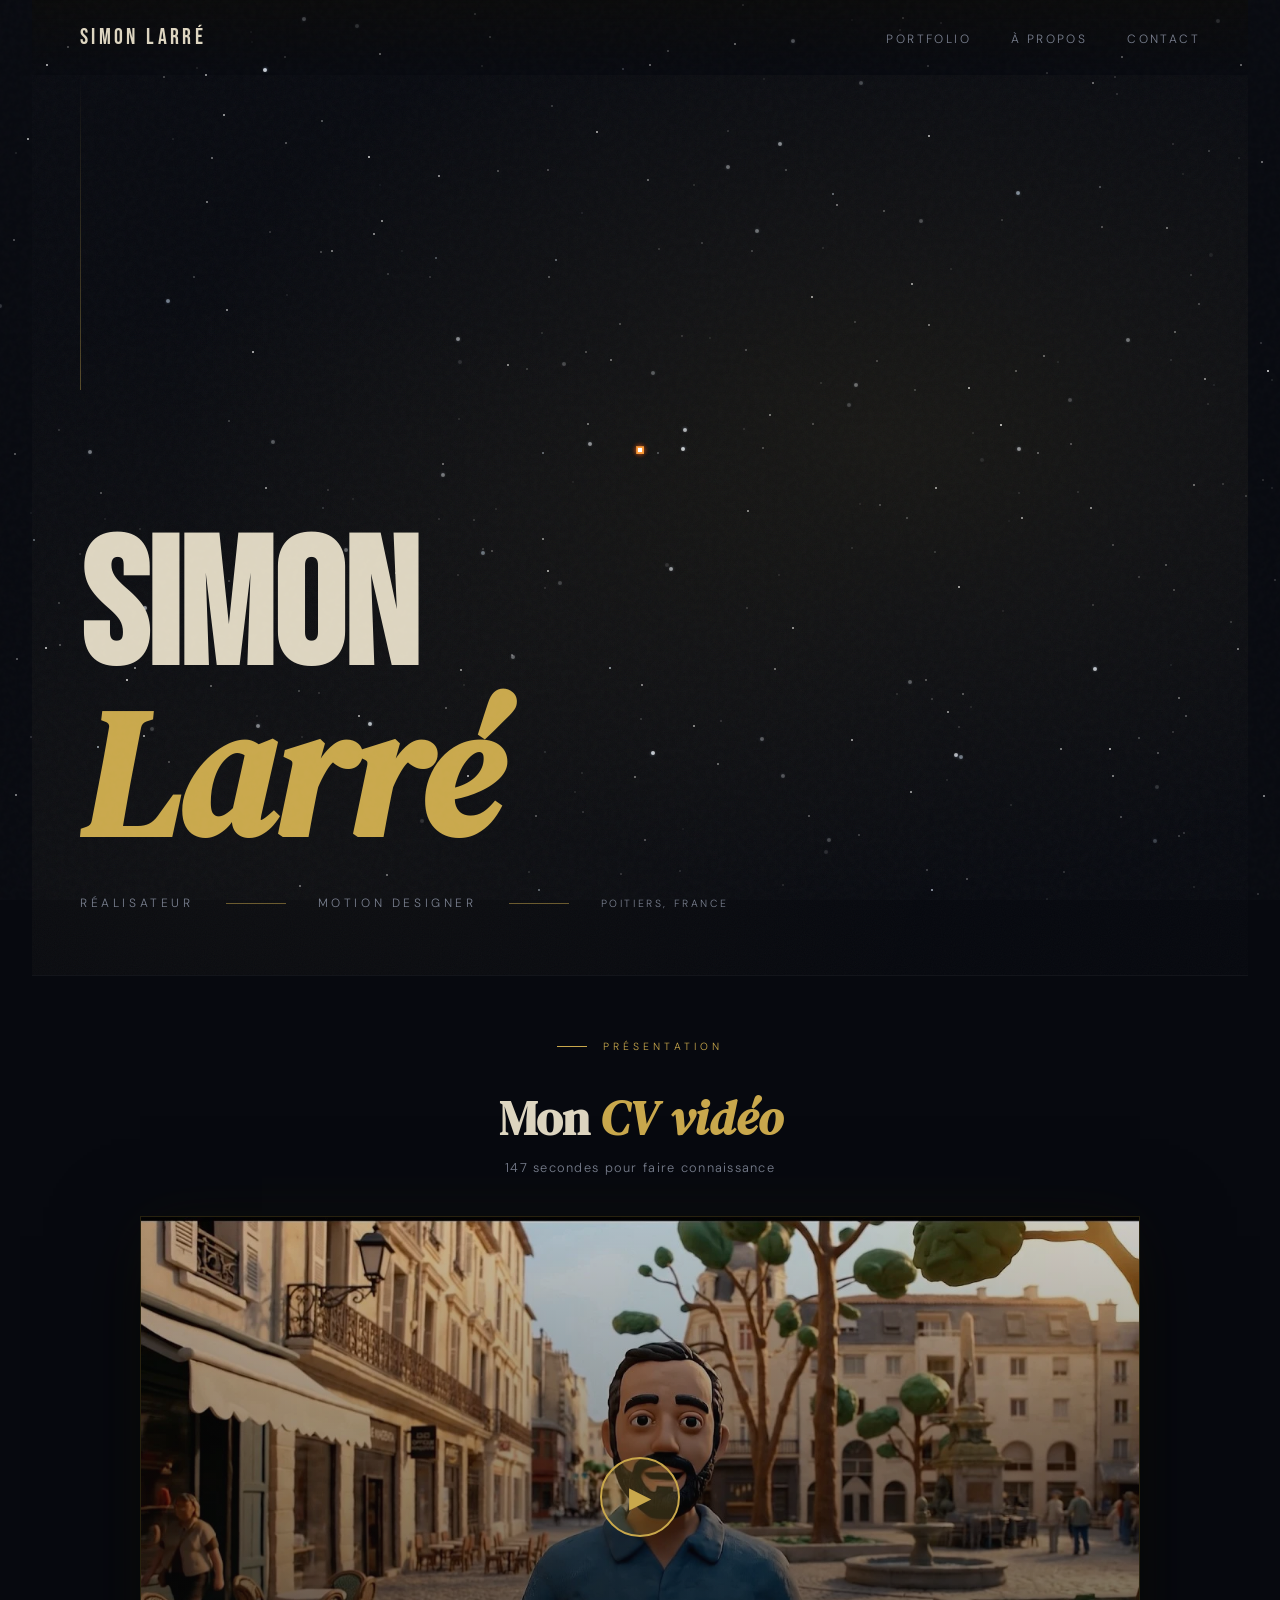
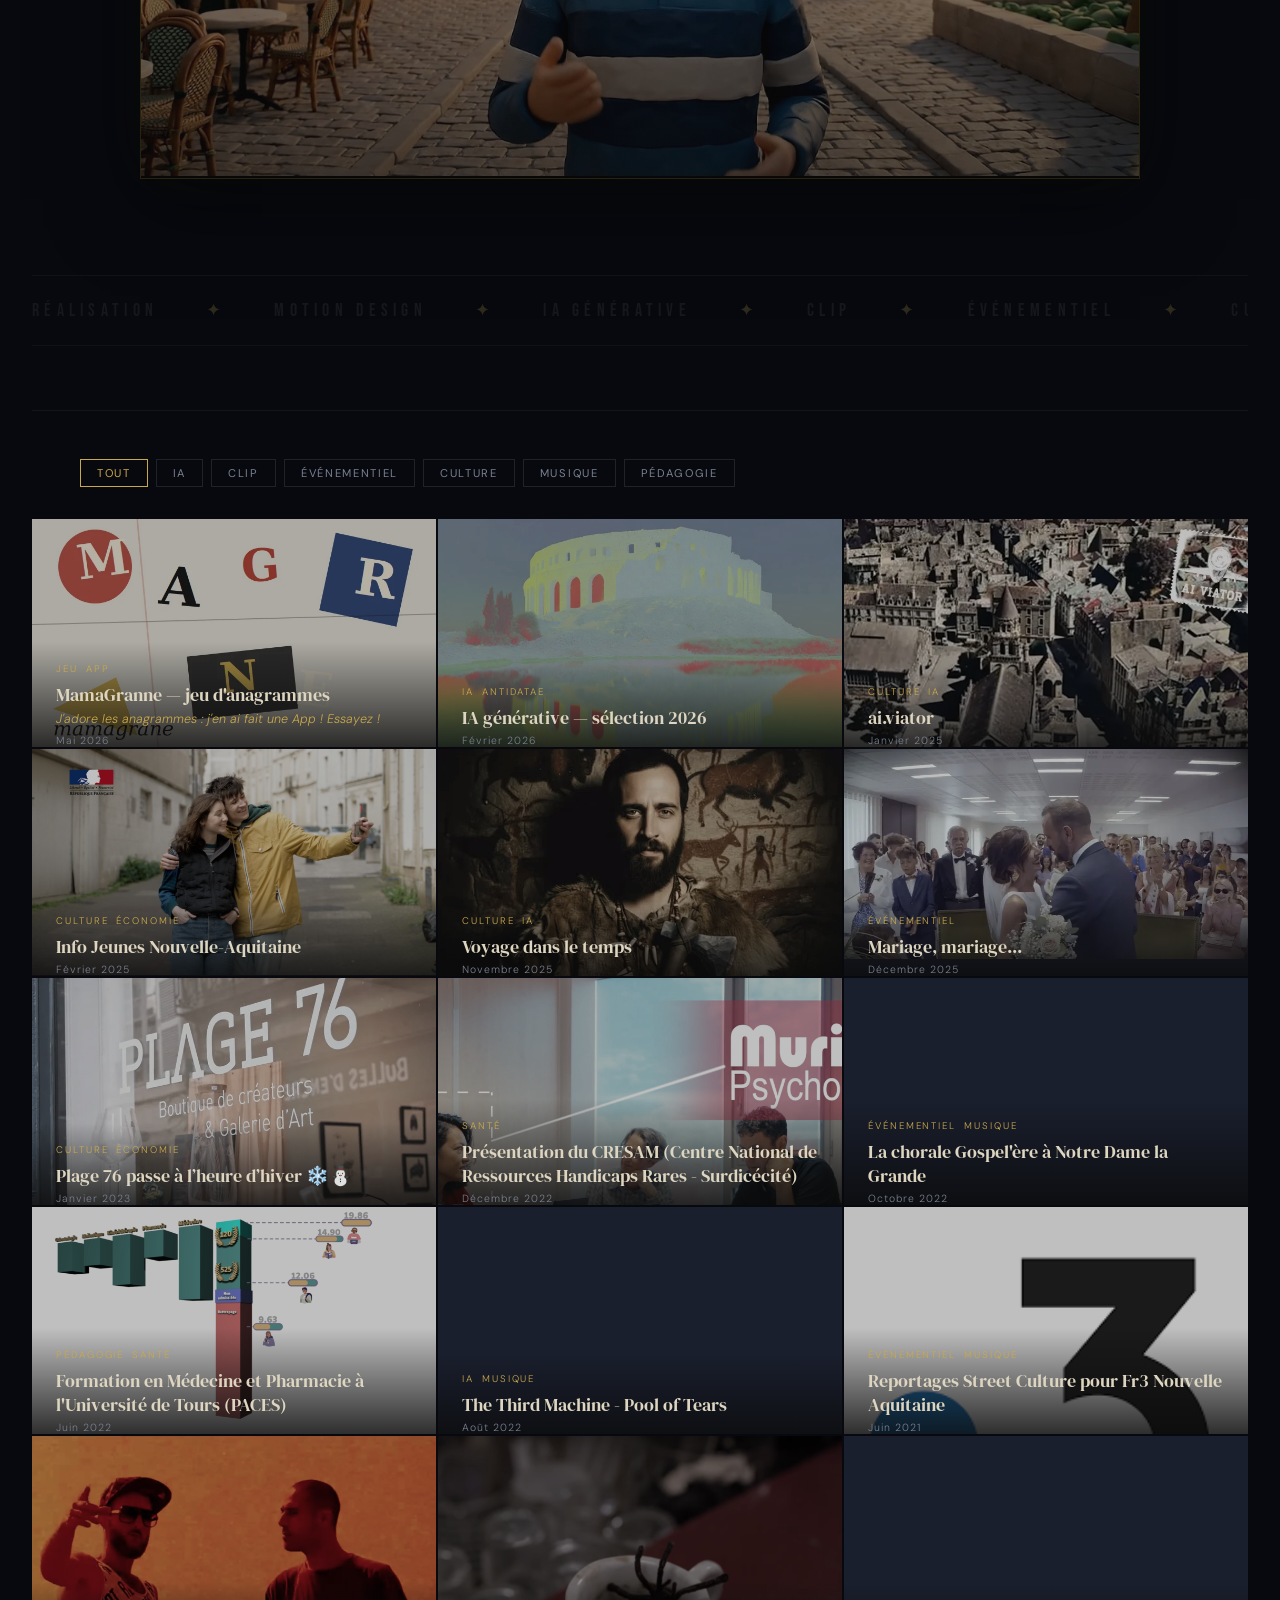
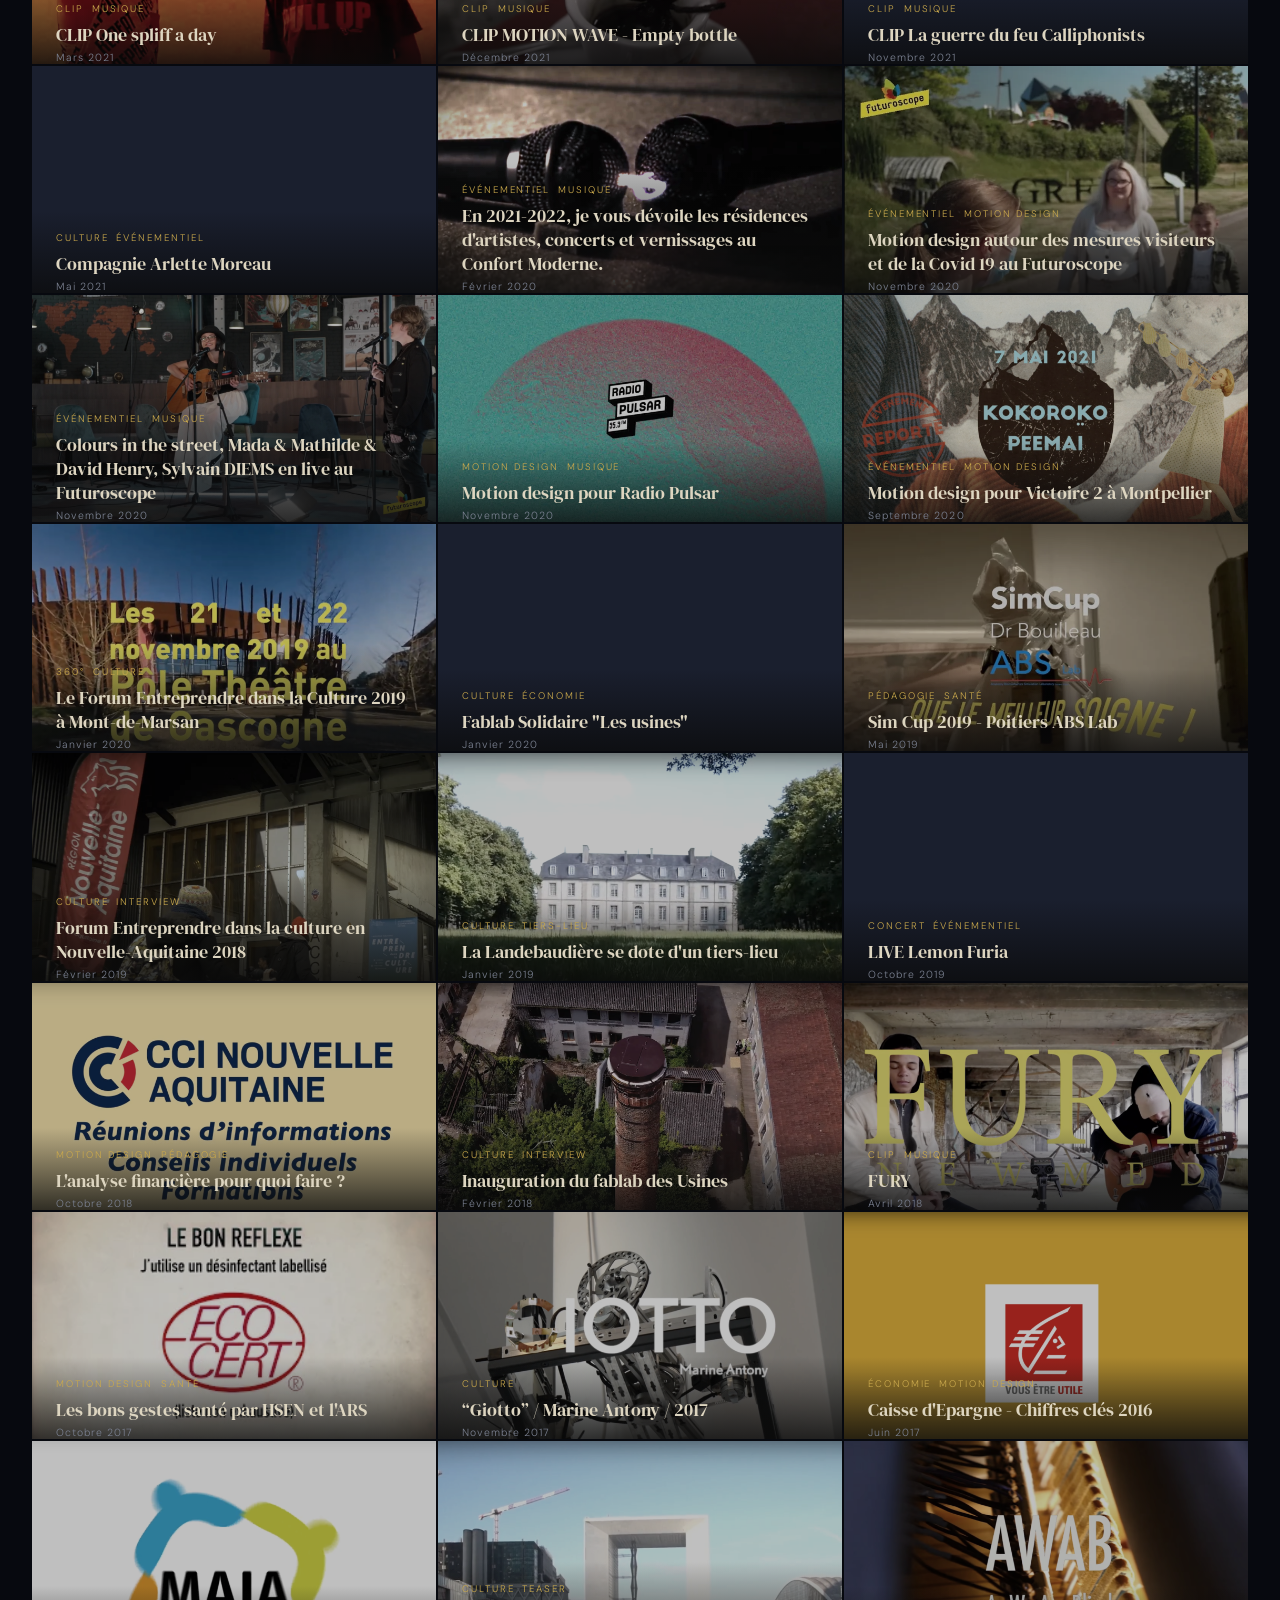
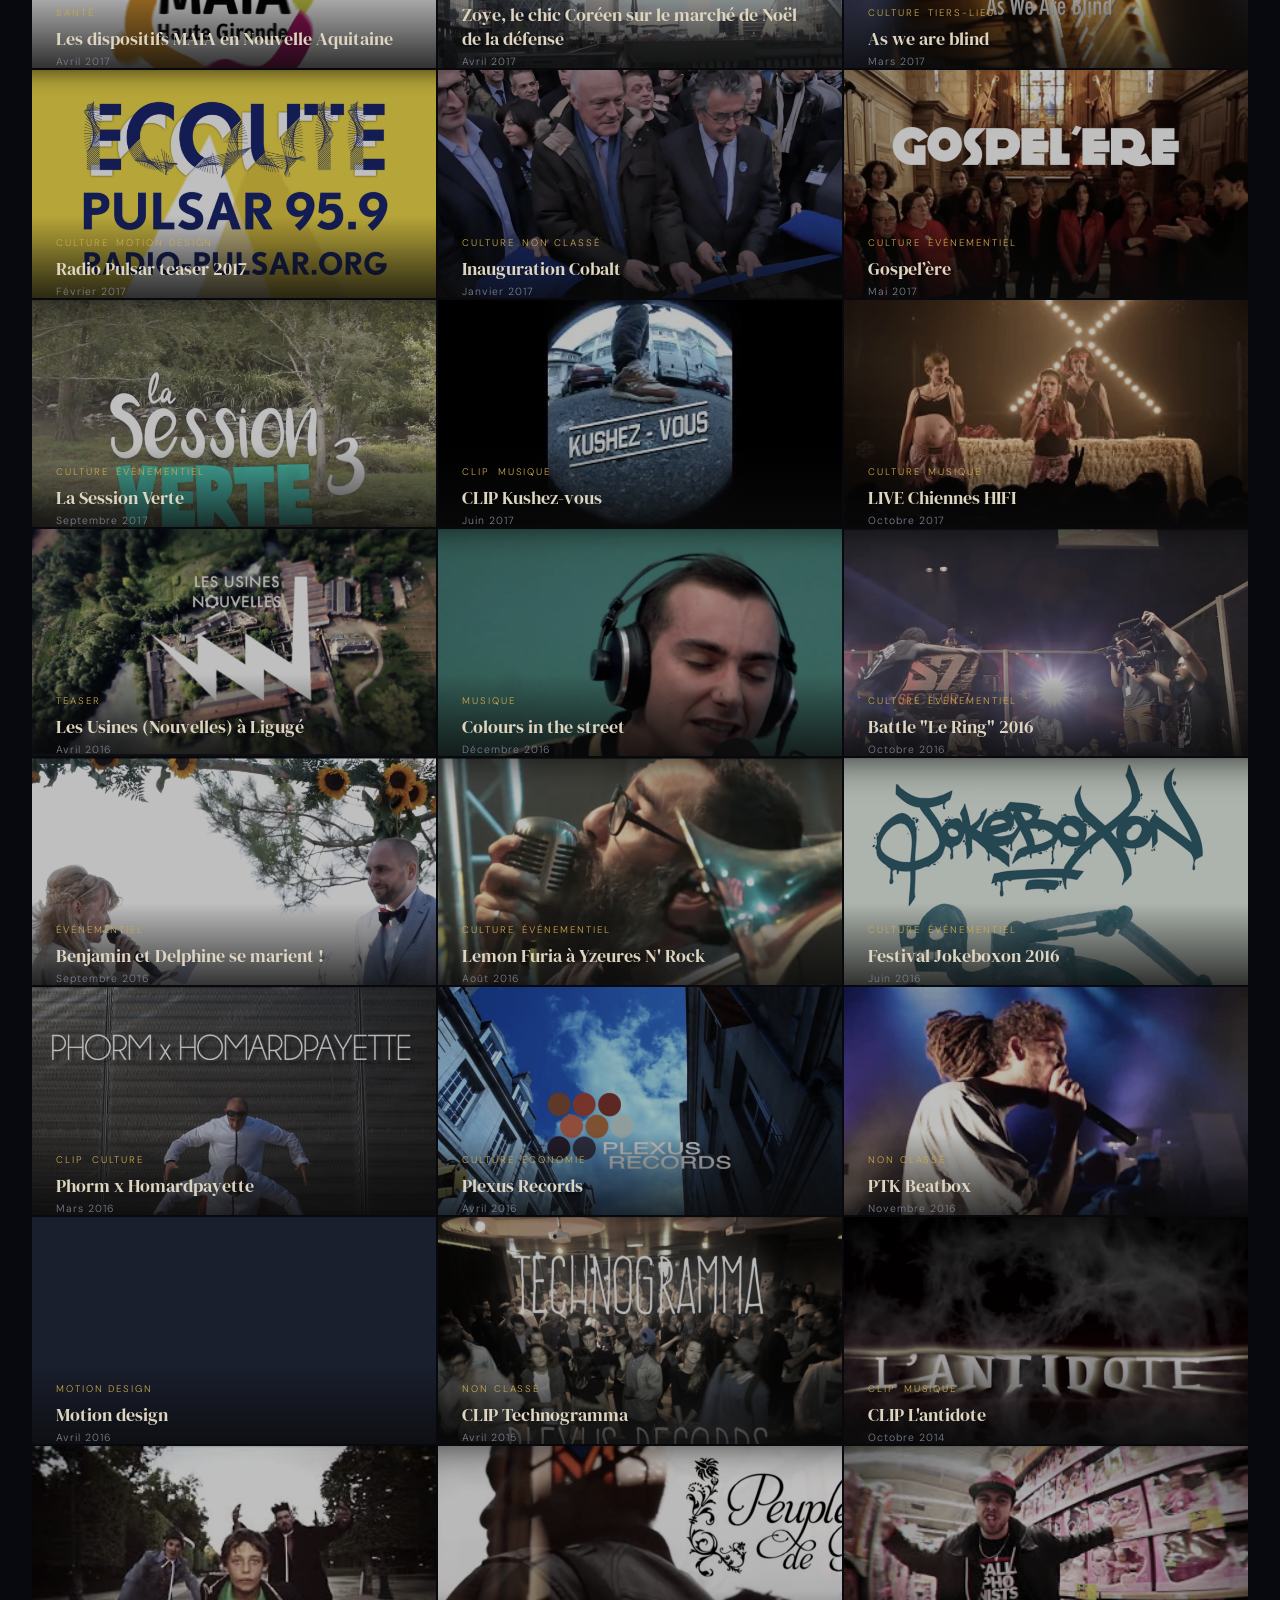
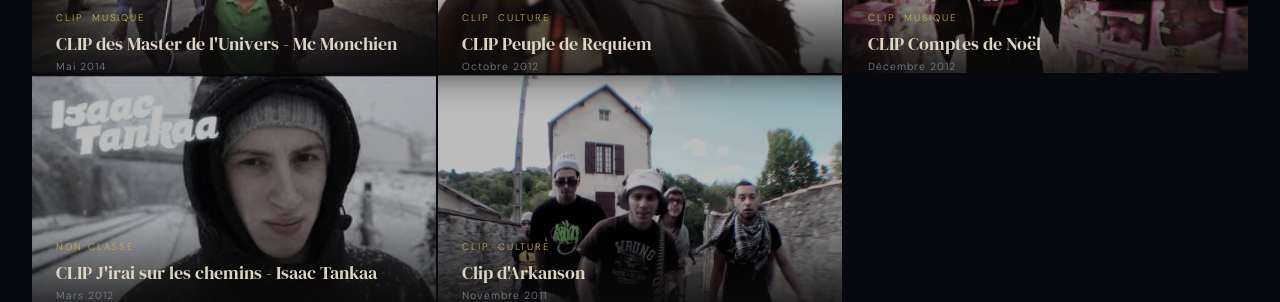
==== index.html @ f918f62d "Etend le preview au survol a 6 cartes supplementaires (correspondances confirmees dans F:CV video) :" ====
<!DOCTYPE html>
<html lang="fr">
<head>
<meta charset="UTF-8">
<meta name="viewport" content="width=device-width, initial-scale=1.0">
<title>Simon Larré — Réalisateur · Motion Designer</title>
<link rel="preconnect" href="https://fonts.googleapis.com">
<link href="https://fonts.googleapis.com/css2?family=Bebas+Neue&family=DM+Serif+Display:ital@0;1&family=DM+Sans:wght@300;400;500&display=swap" rel="stylesheet">
<style>
  *, *::before, *::after { box-sizing: border-box; margin: 0; padding: 0; }

  :root {
    --black: #07090f;
    --white: #ddd5c0;
    --cream: #ddd5c0;
    --gold: #c9a84c;
    --gold-light: #e8c97a;
    --gray: #1a1f2e;
    --gray-light: #7a8090;
    --red: #c0392b;
  }

  html { scroll-behavior: smooth; background: #07090f; }

  html {
    overflow-x: hidden;
    max-width: 100%;
  }
  body {
    background: var(--black);
    color: var(--white);
    font-family: 'DM Sans', sans-serif;
    font-weight: 300;
    overflow-x: hidden;
    max-width: 100%;
    cursor: none;
  }

  /* ─── CANVAS STARFIELD + COMÈTE ─── */
  #starfield, #comet-canvas {
    position: fixed; inset: 0;
    pointer-events: none;
  }
  #starfield  { z-index: 1; }
  #comet-canvas { z-index: 99999; }

  /* Grain overlay argentique */
  body::after {
    content: '';
    position: fixed; inset: 0;
    background-image: url("data:image/svg+xml,%3Csvg viewBox='0 0 200 200' xmlns='http://www.w3.org/2000/svg'%3E%3Cfilter id='n'%3E%3CfeTurbulence type='fractalNoise' baseFrequency='0.75' numOctaves='4' stitchTiles='stitch'/%3E%3C/filter%3E%3Crect width='100%25' height='100%25' filter='url(%23n)' opacity='0.06'/%3E%3C/svg%3E");
    pointer-events: none;
    z-index: 9998;
    opacity: 0.4;
    mix-blend-mode: screen;
  }

  /* Tout contenu au-dessus des canvas */
  body > *:not(#starfield):not(#comet-canvas):not(.side-perfs):not(.cursor):not(.video-expand):not(.video-expand-backdrop):not(.video-expand-close) {
    position: relative; z-index: 10;
    margin-left: 32px; margin-right: 32px;
    width: calc(100% - 64px);
    box-sizing: border-box;
  }
  /* nav et modal restent pleine largeur (position fixed) */
  body > nav, body > .modal {
    margin-left: 0; margin-right: 0;
    width: 100%;
  }

  /* CURSOR — masqué, remplacé par comète */
  .cursor { display: none; }

  /* NAV */
  nav {
    position: fixed; top: 0; left: 0; right: 0;
    z-index: 100;
    display: flex; align-items: center; justify-content: space-between;
    padding: 1.5rem 3rem;
    mix-blend-mode: normal;
  }
  nav::before {
    content: '';
    position: absolute; inset: 0;
    background: linear-gradient(to bottom, rgba(10,10,10,0.9) 0%, transparent 100%);
    pointer-events: none;
  }
  .nav-logo {
    font-family: 'Bebas Neue', sans-serif;
    font-size: 1.4rem;
    letter-spacing: 0.15em;
    color: var(--white);
    text-decoration: none;
    position: relative;
  }
  .nav-links { display: flex; gap: 2.5rem; list-style: none; position: relative; }
  .nav-links a {
    font-size: 0.75rem;
    letter-spacing: 0.2em;
    text-transform: uppercase;
    color: var(--gray-light);
    text-decoration: none;
    transition: color 0.25s;
  }
  .nav-links a:hover { color: var(--gold); }

  /* HERO */
  .hero {
    height: 100vh;
    display: flex; flex-direction: column;
    justify-content: flex-end;
    padding: 0 3rem 4rem;
    position: relative;
    overflow: hidden;
  }
  .hero-bg {
    position: absolute; inset: 0;
    background:
      radial-gradient(ellipse at 70% 40%, rgba(201,168,76,0.08) 0%, transparent 60%),
      radial-gradient(ellipse at 20% 80%, rgba(201,168,76,0.04) 0%, transparent 50%);
  }
  .hero-noise {
    position: absolute; inset: 0;
    opacity: 0.03;
    background-image: url("data:image/svg+xml,%3Csvg viewBox='0 0 256 256' xmlns='http://www.w3.org/2000/svg'%3E%3Cfilter id='noise'%3E%3CfeTurbulence type='fractalNoise' baseFrequency='0.9' numOctaves='4' stitchTiles='stitch'/%3E%3C/filter%3E%3Crect width='100%25' height='100%25' filter='url(%23noise)' opacity='1'/%3E%3C/svg%3E");
    background-repeat: repeat;
    background-size: 256px 256px;
  }
  .hero-line {
    position: absolute; top: 0; left: 3rem;
    width: 1px; height: 35vh;
    background: linear-gradient(to bottom, transparent, var(--gold));
    opacity: 0.4;
  }
  .hero-title {
    font-family: 'Bebas Neue', sans-serif;
    font-size: clamp(5rem, 14vw, 13rem);
    line-height: 0.9;
    letter-spacing: -0.01em;
    color: var(--white);
    position: relative;
    animation: fadeUp 1s ease both;
  }
  .hero-title em {
    font-family: 'DM Serif Display', serif;
    font-style: italic;
    color: var(--gold);
  }
  .hero-sub {
    display: flex; align-items: center; gap: 2rem;
    margin-top: 2rem;
    animation: fadeUp 1s 0.2s ease both;
  }
  .hero-role {
    font-size: 0.75rem;
    letter-spacing: 0.3em;
    text-transform: uppercase;
    color: var(--gray-light);
  }
  .hero-sep { width: 60px; height: 1px; background: var(--gold); opacity: 0.5; }
  .hero-scroll {
    font-size: 0.65rem;
    letter-spacing: 0.25em;
    text-transform: uppercase;
    color: var(--gray-light);
  }

  @keyframes fadeUp {
    from { opacity: 0; transform: translateY(30px); }
    to { opacity: 1; transform: translateY(0); }
  }

  /* FILTER */
  .filter-bar {
    display: flex; gap: 0.5rem; flex-wrap: wrap;
    padding: 3rem 3rem 2rem;
    border-top: 1px solid rgba(255,255,255,0.05);
  }
  .filter-btn {
    padding: 0.4rem 1rem;
    font-size: 0.7rem;
    letter-spacing: 0.15em;
    text-transform: uppercase;
    border: 1px solid rgba(255,255,255,0.1);
    background: transparent;
    color: var(--gray-light);
    cursor: none;
    transition: all 0.2s;
    font-family: 'DM Sans', sans-serif;
  }
  .filter-btn:hover, .filter-btn.active {
    border-color: var(--gold);
    color: var(--gold);
  }

  /* GRID */
  .grid {
    display: grid;
    grid-template-columns: repeat(auto-fill, minmax(340px, 1fr));
    gap: 2px;
    padding: 0;
  }
  .card {
    position: relative;
    aspect-ratio: 16/9;
    overflow: hidden;
    background: var(--gray);
    cursor: none;
  }
  .card.featured {
    grid-column: span 1;
    aspect-ratio: 16/9;
  }
  .card-img {
    width: 100%; height: 100%;
    object-fit: cover;
    transition: transform 0.7s cubic-bezier(0.25, 0.46, 0.45, 0.94), filter 0.5s ease;
    filter: grayscale(30%) brightness(0.75);
  }
  .card:hover .card-img {
    transform: scale(1.06);
    filter: grayscale(0%) brightness(0.85);
  }
  .card-preview-video {
    position: absolute; inset: 0;
    width: 100%; height: 100%;
    object-fit: cover;
    z-index: 2;
    pointer-events: none;
  }
  /* tuiles-lettres animees pour MamaGranne (pas de video, juste les lettres) */
  .letters-preview {
    position: absolute; inset: 0;
    z-index: 2;
    display: flex; align-items: center; justify-content: center;
    gap: 4px;
    pointer-events: none;
    background: rgba(20,16,12,0.55);
  }
  .letters-preview .lt {
    display: inline-flex; align-items: center; justify-content: center;
    width: 34px; height: 38px;
    background: #f0e6cf;
    border: 1px solid rgba(0,0,0,0.25);
    border-radius: 3px;
    font-family: 'DM Serif Display', serif;
    font-weight: 700;
    font-size: 20px;
    color: #1a1a1a;
    box-shadow: 0 2px 4px rgba(0,0,0,0.35);
    transition: transform 0.45s cubic-bezier(0.34, 1.56, 0.64, 1), opacity 0.3s ease;
  }
  /* Icône play pour les cards avec vidéo */
  .play-icon {
    position: absolute;
    top: 50%; left: 50%;
    transform: translate(-50%, -50%) scale(0.8);
    width: 52px; height: 52px;
    border-radius: 50%;
    background: rgba(201,168,76,0.15);
    border: 2px solid rgba(201,168,76,0.6);
    display: flex; align-items: center; justify-content: center;
    font-size: 1.2rem; color: var(--gold);
    opacity: 0;
    transition: opacity 0.3s, transform 0.3s;
    pointer-events: none;
    z-index: 5;
  }
  .card:hover .play-icon { opacity: 1; transform: translate(-50%, -50%) scale(1); }
  .card-overlay {
    position: absolute; inset: 0;
    background: linear-gradient(to top, rgba(10,10,10,0.9) 0%, transparent 60%);
    display: flex; flex-direction: column;
    justify-content: flex-end;
    padding: 1.5rem;
    opacity: 0;
    transition: opacity 0.4s ease;
  }
  .card:hover .card-overlay { opacity: 1; }
  .card-bottom {
    position: absolute; bottom: 0; left: 0; right: 0;
    padding: 1.25rem 1.5rem;
    background: linear-gradient(to top, rgba(10,10,10,0.95) 0%, transparent 100%);
    transform: translateY(20px);
    transition: transform 0.4s ease;
  }
  .card:hover .card-bottom { transform: translateY(0); }
  .card-cats {
    display: flex; gap: 0.5rem; flex-wrap: wrap;
    margin-bottom: 0.5rem;
  }
  .cat-tag {
    font-size: 0.6rem;
    letter-spacing: 0.2em;
    text-transform: uppercase;
    color: var(--gold);
  }
  .card-title {
    font-family: 'DM Serif Display', serif;
    font-size: 1.15rem;
    color: var(--white);
    line-height: 1.3;
    margin-bottom: 0.25rem;
  }
  .card-date {
    font-size: 0.65rem;
    color: var(--gray-light);
    letter-spacing: 0.1em;
  }
  .card-tagline {
    font-size: 0.78rem;
    font-style: italic;
    color: var(--gold);
    margin-bottom: 0.4rem;
    line-height: 1.3;
  }
  .card-thumb-placeholder {
    width: 100%; height: 100%;
    display: flex; align-items: center; justify-content: center;
    font-size: 3rem;
    background: linear-gradient(135deg, #1a1a1a, #2a2a2a);
  }

  /* ABOUT */
  .about {
    display: grid;
    grid-template-columns: 1fr 1fr;
    gap: 0;
    margin-top: 6rem;
    border-top: 1px solid rgba(255,255,255,0.05);
  }
  .about-text {
    padding: 5rem 3rem;
    border-right: 1px solid rgba(255,255,255,0.05);
  }
  .section-label {
    font-size: 0.65rem;
    letter-spacing: 0.4em;
    text-transform: uppercase;
    color: var(--gold);
    margin-bottom: 2rem;
    display: flex; align-items: center; gap: 1rem;
  }
  .section-label::before {
    content: '';
    width: 30px; height: 1px;
    background: var(--gold);
    display: inline-block;
  }
  .about-heading {
    font-family: 'DM Serif Display', serif;
    font-size: clamp(2rem, 4vw, 3.5rem);
    line-height: 1.15;
    margin-bottom: 2rem;
    color: var(--white);
  }
  .about-heading em { font-style: italic; color: var(--gold); }
  .about-body {
    font-size: 0.95rem;
    line-height: 1.9;
    color: var(--gray-light);
    max-width: 460px;
  }
  .about-stats {
    padding: 5rem 3rem;
    display: flex; flex-direction: column;
    justify-content: center; gap: 2.5rem;
  }
  .stat {
    display: flex; align-items: baseline; gap: 1rem;
    border-bottom: 1px solid rgba(255,255,255,0.05);
    padding-bottom: 2rem;
  }
  .stat:last-child { border-bottom: none; padding-bottom: 0; }
  .stat-num {
    font-family: 'Bebas Neue', sans-serif;
    font-size: 4rem;
    color: var(--gold);
    line-height: 1;
  }
  .stat-label {
    font-size: 0.75rem;
    letter-spacing: 0.15em;
    text-transform: uppercase;
    color: var(--gray-light);
    line-height: 1.5;
  }

  /* CONTACT */
  .contact {
    padding: 6rem 3rem;
    border-top: 1px solid rgba(255,255,255,0.05);
    display: grid;
    grid-template-columns: 1fr 1fr;
    gap: 4rem;
    align-items: center;
  }
  .contact-heading {
    font-family: 'Bebas Neue', sans-serif;
    font-size: clamp(3rem, 7vw, 6rem);
    line-height: 0.9;
    color: var(--white);
  }
  .contact-heading span { color: var(--gold); }
  .contact-form { display: flex; flex-direction: column; gap: 1rem; }
  .form-group input, .form-group textarea {
    width: 100%;
    background: rgba(255,255,255,0.03);
    border: 1px solid rgba(255,255,255,0.08);
    color: var(--white);
    padding: 1rem 1.25rem;
    font-family: 'DM Sans', sans-serif;
    font-size: 0.9rem;
    font-weight: 300;
    outline: none;
    transition: border-color 0.25s;
    cursor: none;
  }
  .form-group input:focus, .form-group textarea:focus {
    border-color: var(--gold);
  }
  .form-group textarea { height: 120px; resize: vertical; }
  .form-group input::placeholder, .form-group textarea::placeholder {
    color: rgba(255,255,255,0.2);
    letter-spacing: 0.1em;
    font-size: 0.8rem;
  }
  .btn-send {
    align-self: flex-start;
    background: var(--gold);
    color: var(--black);
    border: none;
    padding: 0.9rem 2.5rem;
    font-family: 'DM Sans', sans-serif;
    font-size: 0.75rem;
    letter-spacing: 0.25em;
    text-transform: uppercase;
    font-weight: 500;
    cursor: none;
    transition: background 0.25s, transform 0.15s;
  }
  .btn-send:hover { background: var(--gold-light); transform: translateX(4px); }

  /* FOOTER */
  footer {
    padding: 2rem 3rem;
    border-top: 1px solid rgba(255,255,255,0.05);
    display: flex; justify-content: space-between; align-items: center;
    flex-wrap: wrap; gap: 1rem;
  }
  footer p { font-size: 0.7rem; letter-spacing: 0.1em; color: rgba(255,255,255,0.2); }
  .social-links { display: flex; gap: 1.5rem; }
  .social-links a {
    font-size: 0.65rem;
    letter-spacing: 0.2em;
    text-transform: uppercase;
    color: rgba(255,255,255,0.25);
    text-decoration: none;
    transition: color 0.2s;
  }
  .social-links a:hover { color: var(--gold); }

  /* MODAL */
  .modal {
    display: none;
    position: fixed; inset: 0;
    z-index: 200;
    background: rgba(0,0,0,0.92);
    align-items: center;
    justify-content: center;
    padding: 2rem;
  }
  .modal.open { display: flex; }

  /* ─── EXPAND FLIP (carte vidéo qui s'agrandit depuis sa position) ─── */
  .video-expand-backdrop {
    position: fixed; inset: 0;
    background: rgba(8,8,8,0);
    z-index: 150;
    opacity: 0;
    pointer-events: none;
    transition: background 0.45s ease, opacity 0.45s ease;
    backdrop-filter: blur(0px);
  }
  .video-expand-backdrop.active {
    background: rgba(8,8,8,0.94);
    backdrop-filter: blur(6px);
    opacity: 1;
    pointer-events: auto;
  }
  .video-expand {
    position: fixed;
    z-index: 160;
    background: #000;
    overflow: hidden;
    box-shadow: 0 30px 120px rgba(0,0,0,0.8), 0 0 0 1px rgba(201,168,76,0.15);
    transition: top 0.5s cubic-bezier(0.16,1,0.3,1),
                left 0.5s cubic-bezier(0.16,1,0.3,1),
                width 0.5s cubic-bezier(0.16,1,0.3,1),
                height 0.5s cubic-bezier(0.16,1,0.3,1),
                border-radius 0.5s ease;
    display: flex; flex-direction: column;
  }
  .video-expand iframe, .video-expand video {
    width: 100%; height: 100%; border: 0; display: block; background: #000;
    flex: 1;
  }
  /* Galerie IA : colonne verticale scrollable de vidéos en boucle */
  .video-expand.is-gallery { background: #0c0c0c; }
  .ia-gallery {
    width: 100%; height: 100%;
    overflow-y: auto; overflow-x: hidden;
    display: flex; flex-direction: column; gap: 2px;
    scrollbar-width: thin; scrollbar-color: var(--gold) #1a1a1a;
  }
  .ia-gallery::-webkit-scrollbar { width: 8px; }
  .ia-gallery::-webkit-scrollbar-track { background: #1a1a1a; }
  .ia-gallery::-webkit-scrollbar-thumb { background: rgba(201,168,76,0.5); border-radius: 4px; }
  .ia-gallery video {
    width: 100%; height: auto; flex: none; display: block; background: #000;
  }
  .video-expand .ve-meta {
    position: absolute; left: 0; right: 0; bottom: 0;
    padding: 1.5rem 1.75rem 1.25rem;
    background: linear-gradient(to top, rgba(0,0,0,0.92), transparent);
    opacity: 0;
    transition: opacity 0.4s ease 0.3s;
    pointer-events: none;
  }
  .video-expand.full .ve-meta { opacity: 1; }
  .ve-dots {
    position: absolute; top: 16px; left: 0; right: 0;
    display: flex; justify-content: center; gap: 8px;
    z-index: 5; opacity: 0; transition: opacity 0.4s ease 0.3s;
  }
  .video-expand.full .ve-dots { opacity: 1; }
  .ve-dot {
    width: 9px; height: 9px; border-radius: 50%;
    background: rgba(255,255,255,0.35); cursor: pointer;
    border: 1px solid rgba(0,0,0,0.3);
    transition: background 0.2s ease, transform 0.2s ease;
  }
  .ve-dot:hover { transform: scale(1.2); }
  .ve-dot.active { background: var(--gold); }
  .ve-title {
    font-family: 'DM Serif Display', serif;
    font-size: 1.4rem; color: #fff; margin-bottom: 0.35rem;
  }
  .ve-date { font-size: 0.65rem; letter-spacing: 0.15em; color: var(--gold); text-transform: uppercase; }
  .video-expand-close {
    position: fixed;
    z-index: 170;
    top: 1.5rem; right: 1.75rem;
    font-size: 0.7rem; letter-spacing: 0.2em; text-transform: uppercase;
    color: #fff; background: rgba(0,0,0,0.5);
    border: 1px solid rgba(255,255,255,0.2);
    padding: 0.5rem 1rem;
    cursor: none;
    font-family: 'DM Sans', sans-serif;
    opacity: 0;
    transition: opacity 0.4s ease 0.3s, border-color 0.2s, background 0.2s;
    pointer-events: none;
  }
  .video-expand-close.show { opacity: 1; pointer-events: auto; }
  .video-expand-close:hover { border-color: var(--gold); color: var(--gold); background: rgba(0,0,0,0.8); }

  .modal-inner {
    max-width: 900px;
    width: 100%;
    position: relative;
  }
  .modal-close {
    position: absolute; top: -2.5rem; right: 0;
    font-size: 0.7rem;
    letter-spacing: 0.2em;
    text-transform: uppercase;
    color: var(--gray-light);
    cursor: none;
    background: none;
    border: none;
    color: var(--gray-light);
    font-family: 'DM Sans', sans-serif;
    transition: color 0.2s;
  }
  .modal-close:hover { color: var(--gold); }
  .modal-title {
    font-family: 'DM Serif Display', serif;
    font-size: 1.8rem;
    margin-bottom: 1rem;
    color: var(--white);
  }
  .modal-desc {
    font-size: 0.9rem;
    color: var(--gray-light);
    line-height: 1.8;
    margin-bottom: 1.5rem;
  }
  .modal-video {
    width: 100%;
    aspect-ratio: 16/9;
    background: #111;
    border: 1px solid rgba(255,255,255,0.05);
    display: flex;
    align-items: center;
    justify-content: center;
    color: var(--gray-light);
    font-size: 0.8rem;
    letter-spacing: 0.15em;
  }

  /* ─── CV VIDÉO (surplombe, en haut) ─── */
  .cv-video {
    padding: 4rem 3rem 2rem;
    border-top: 1px solid rgba(255,255,255,0.05);
    text-align: center;
  }
  .cv-video .section-label { justify-content: center; }
  .cv-video-heading {
    font-family: 'DM Serif Display', serif;
    font-size: clamp(1.8rem, 4vw, 3rem);
    color: var(--white);
    margin-bottom: 0.5rem;
  }
  .cv-video-heading em { font-style: italic; color: var(--gold); }
  .cv-video-sub {
    font-size: 0.8rem; letter-spacing: 0.1em; color: var(--gray-light);
    margin-bottom: 2.5rem;
  }
  .cv-video-frame {
    position: relative;
    max-width: 1000px;
    margin: 0 auto;
    aspect-ratio: 16/9;
    border: 1px solid rgba(201,168,76,0.2);
    box-shadow: 0 20px 80px rgba(0,0,0,0.6), 0 0 60px rgba(201,168,76,0.05);
    overflow: hidden;
    background: #000;
    cursor: none;
  }
  .cv-video-frame iframe { width: 100%; height: 100%; border: 0; display: block; }
  .cv-video-poster {
    position: absolute; inset: 0;
    background-size: cover; background-position: center;
    display: flex; align-items: center; justify-content: center;
    transition: opacity 0.4s ease;
  }
  .cv-video-poster::before {
    content: '';
    position: absolute; inset: 0;
    background: linear-gradient(to top, rgba(10,10,10,0.7), rgba(10,10,10,0.2));
  }
  .cv-play {
    position: relative; z-index: 2;
    width: 80px; height: 80px; border-radius: 50%;
    background: rgba(201,168,76,0.2);
    border: 2px solid var(--gold);
    display: flex; align-items: center; justify-content: center;
    font-size: 1.8rem; color: var(--gold);
    transition: transform 0.3s, background 0.3s;
  }
  .cv-video-frame:hover .cv-play { transform: scale(1.1); background: rgba(201,168,76,0.35); }

  @media (max-width: 768px) {
    .cv-video { padding: 3rem 1.5rem 1.5rem; }
  }

  /* MARQUEE */
  .marquee-wrap {
    overflow: hidden;
    padding: 1.5rem 0;
    border-top: 1px solid rgba(255,255,255,0.04);
    border-bottom: 1px solid rgba(255,255,255,0.04);
    margin: 4rem 0;
  }
  .marquee-track {
    display: flex;
    gap: 3rem;
    white-space: nowrap;
    animation: marquee 18s linear infinite;
  }
  .marquee-item {
    font-family: 'Bebas Neue', sans-serif;
    font-size: 1.1rem;
    letter-spacing: 0.3em;
    color: rgba(255,255,255,0.06);
    flex-shrink: 0;
  }
  .marquee-item.accent { color: rgba(201,168,76,0.2); }
  @keyframes marquee {
    from { transform: translateX(0); }
    to { transform: translateX(-50%); }
  }

  @media (max-width: 768px) {
    nav { padding: 1.25rem 1.5rem; }
    .hero { padding: 0 1.5rem 3rem; }
    .filter-bar { padding: 2rem 1.5rem 1.5rem; }
    .grid { grid-template-columns: 1fr; }
    .card.featured { grid-column: span 1; aspect-ratio: 16/9; }
    .about { grid-template-columns: 1fr; }
    .about-text { border-right: none; border-bottom: 1px solid rgba(255,255,255,0.05); padding: 3rem 1.5rem; }
    .about-stats { padding: 3rem 1.5rem; }
    .contact { grid-template-columns: 1fr; padding: 4rem 1.5rem; }
    footer { padding: 1.5rem; }
  }
</style>
</head>
<body>

<canvas id="starfield"></canvas>
<canvas id="comet-canvas"></canvas>
<div class="cursor" id="cursor"></div>

<nav>
  <a href="#" class="nav-logo">Simon Larré</a>
  <ul class="nav-links">
    <li><a href="#works">Portfolio</a></li>
    <li><a href="#about">À propos</a></li>
    <li><a href="#contact">Contact</a></li>
  </ul>
</nav>

<section class="hero">
  <div class="hero-bg"></div>
  <div class="hero-noise"></div>
  <div class="hero-line"></div>
  <h1 class="hero-title">Simon<br><em>Larré</em></h1>
  <div class="hero-sub">
    <span class="hero-role">Réalisateur</span>
    <span class="hero-sep"></span>
    <span class="hero-role">Motion Designer</span>
    <span class="hero-sep"></span>
    <span class="hero-scroll">Poitiers, France</span>
  </div>
</section>

<section class="cv-video">
  <div class="section-label">Présentation</div>
  <h2 class="cv-video-heading">Mon <em>CV vidéo</em></h2>
  <p class="cv-video-sub">147 secondes pour faire connaissance</p>
  <div class="cv-video-frame" id="cv-video-frame" data-yt="s3tqPkDL3_w">
    <div class="cv-video-poster" id="cv-video-poster" style="background-image:url('MINIATURE/cv-video-poster.webp')">
      <div class="cv-play">▶</div>
    </div>
  </div>
</section>

<div class="marquee-wrap">
  <div class="marquee-track" id="marquee">
    <span class="marquee-item">Réalisation</span>
    <span class="marquee-item accent">✦</span>
    <span class="marquee-item">Motion Design</span>
    <span class="marquee-item accent">✦</span>
    <span class="marquee-item">IA Générative</span>
    <span class="marquee-item accent">✦</span>
    <span class="marquee-item">Clip</span>
    <span class="marquee-item accent">✦</span>
    <span class="marquee-item">Événementiel</span>
    <span class="marquee-item accent">✦</span>
    <span class="marquee-item">Culture</span>
    <span class="marquee-item accent">✦</span>
    <span class="marquee-item">Réalisation</span>
    <span class="marquee-item accent">✦</span>
    <span class="marquee-item">Motion Design</span>
    <span class="marquee-item accent">✦</span>
    <span class="marquee-item">IA Générative</span>
    <span class="marquee-item accent">✦</span>
    <span class="marquee-item">Clip</span>
    <span class="marquee-item accent">✦</span>
    <span class="marquee-item">Événementiel</span>
    <span class="marquee-item accent">✦</span>
    <span class="marquee-item">Culture</span>
    <span class="marquee-item accent">✦</span>
  </div>
</div>

<section id="works">
  <div class="filter-bar">
    <button class="filter-btn active" data-filter="all">Tout</button>
    <button class="filter-btn" data-filter="ia">IA</button>
    <button class="filter-btn" data-filter="clip">Clip</button>
    <button class="filter-btn" data-filter="événementiel">Événementiel</button>
    <button class="filter-btn" data-filter="culture">Culture</button>
    <button class="filter-btn" data-filter="musique">Musique</button>
    <button class="filter-btn" data-filter="pédagogie">Pédagogie</button>
  </div>

  <div class="grid" id="grid">

    <div class="card" data-cats="ia" data-type="webapp" data-title="MamaGranne — jeu d'anagrammes" data-url="https://snack.expo.dev/@similarr/mamagrane" data-desc="J'adore les anagrammes : j'en ai fait une App ! Essayez !" data-date="Mai 2026" data-app="mamagrane/" data-preview-type="letters">
      <div class="card-thumb"><img class="card-img" src="MINIATURE/mamagrane.webp" alt="MamaGranne" loading="lazy" onerror="this.onerror=null;this.style.opacity=0"></div>
      <div class="play-icon">▶</div>
      <div class="card-bottom">
        <div class="card-cats"><span class="cat-tag">Jeu</span> <span class="cat-tag">App</span></div>
        <div class="card-title">MamaGranne — jeu d'anagrammes</div>
        <div class="card-tagline">J'adore les anagrammes : j'en ai fait une App ! Essayez !</div>
        <div class="card-date">Mai 2026</div>
      </div>
    </div>

    <div class="card" data-cats="ia" data-type="gallery" data-title="IA générative — sélection 2026" data-url="" data-desc="Une sélection de mes explorations vidéo en IA générative (Midjourney, Kling, Firefly). Antidatae." data-date="Février 2026" data-video="" data-preview="PREVIEWS/ia-generative.mp4">
      <div class="card-thumb"><img class="card-img" src="MINIATURE/ia-generative.webp" alt="IA générative — sélection 2026" loading="lazy" onerror="this.onerror=null;this.style.opacity=0"></div>
      <div class="play-icon">▶</div>
      <div class="card-bottom">
        <div class="card-cats"><span class="cat-tag">IA</span> <span class="cat-tag">Antidatae</span></div>
        <div class="card-title">IA générative — sélection 2026</div>
        <div class="card-date">Février 2026</div>
      </div>
    </div>

    <div class="card" data-cats="culture ia" data-title="ai.viator" data-url="https://simonlarre.fr/archives/615" data-desc="https://www.instagram.com/ai.viator?utm_source=ig_web_button_share_sheet&amp;igsh=ZDNlZDc0MzIxNw== Voyagez dans le temps à travers de vieilles cartes " data-date="Janvier 2025" data-video="https://www.instagram.com/p/DC9hQHny28x/" data-preview="PREVIEWS/ai-viator.mp4">
      <div class="card-thumb"><img class="card-img" src="MINIATURE/ai-viator.webp" alt="ai.viator" loading="lazy" onerror="this.onerror=null;this.style.opacity=0"></div>
      <div class="play-icon">▶</div>
      <div class="card-bottom">
        <div class="card-cats"><span class="cat-tag">Culture</span> <span class="cat-tag">ia</span></div>
        <div class="card-title">ai.viator</div>
        <div class="card-date">Janvier 2025</div>
      </div>
    </div>
    <div class="card" data-cats="culture économie santé" data-title="Info Jeunes Nouvelle-Aquitaine" data-url="https://simonlarre.fr/archives/626" data-desc="🤩 🎥 La Boussole des Jeunes a une nouvelle vidéo de présentation, 100% locale, made in Poitiers ! ⏱80 secondes de témoignages sur le service rendu aux " data-date="Février 2025" data-video="https://www.instagram.com/p/DGGda1AtK-R/" data-preview="PREVIEWS/info-jeunes.mp4">
      <div class="card-thumb"><img class="card-img" src="MINIATURE/boussole-des-jeunes.png" alt="Info Jeunes Nouvelle-Aquitaine" loading="lazy" onerror="this.onerror=null;this.style.opacity=0"></div>
      <div class="play-icon">▶</div>
      <div class="card-bottom">
        <div class="card-cats"><span class="cat-tag">Culture</span> <span class="cat-tag">Économie</span></div>
        <div class="card-title">Info Jeunes Nouvelle-Aquitaine</div>
        <div class="card-date">Février 2025</div>
      </div>
    </div>
    <div class="card" data-cats="culture ia" data-title="Voyage dans le temps" data-url="https://simonlarre.fr/archives/635" data-desc="Morphing du chasseur-cueilleur au voyageur temporel, réalisé à partir d’une photo et de quelques prompts sur #nanobanana en modèle dans #adobe #firefl" data-date="Novembre 2025" data-video="https://www.instagram.com/p/DQgynKDDNB7/" data-preview="PREVIEWS/voyage-dans-le-temps.mp4">
      <div class="card-thumb"><img class="card-img" src="MINIATURE/voyage-dans-le-temps.webp" alt="Voyage dans le temps" loading="lazy" onerror="this.onerror=null;this.style.opacity=0"></div>
      <div class="play-icon">▶</div>
      <div class="card-bottom">
        <div class="card-cats"><span class="cat-tag">Culture</span> <span class="cat-tag">ia</span></div>
        <div class="card-title">Voyage dans le temps</div>
        <div class="card-date">Novembre 2025</div>
      </div>
    </div>
    <div class="card" data-cats="événementiel" data-title="Mariage, mariage..." data-url="https://simonlarre.fr/archives/650" data-desc="Captation pour Aurélien et Anne-Sophie, montage aur_crea ! https://www.instagram.com/aur_crea?utm_source=ig_web_button_share_sheet&amp;igsh=ZDNlZDc0Mz" data-date="Décembre 2025" data-video="https://www.instagram.com/reel/DPHR-I-CSrn/">
      <div class="card-thumb"><img class="card-img" src="MINIATURE/mariage-mariage-2025.webp" alt="Mariage, mariage..." loading="lazy" onerror="this.onerror=null;this.style.opacity=0"></div>
      <div class="play-icon">▶</div>
      <div class="card-bottom">
        <div class="card-cats"><span class="cat-tag">Événementiel</span></div>
        <div class="card-title">Mariage, mariage...</div>
        <div class="card-date">Décembre 2025</div>
      </div>
    </div>
    <div class="card" data-cats="culture économie tiers-lieu" data-title="Plage 76 passe à l’heure d’hiver ❄️⛄" data-url="https://simonlarre.fr/archives/569" data-desc="https://youtu.be/I-w6ksnlb28 Plage 76 est un projet porté les entrepreneur·es, artistes, créateurs et créatrices de Consortium Coopérative ( https://c" data-date="Janvier 2023" data-video="https://www.youtube.com/watch?v=I-w6ksnlb28">
      <div class="card-thumb"><img class="card-img" src="MINIATURE/plage76-hiver.webp" alt="Plage 76 passe à l’heure d’hiver ❄️⛄" loading="lazy" onerror="this.onerror=null;this.style.opacity=0"></div>
      <div class="play-icon">▶</div>
      <div class="card-bottom">
        <div class="card-cats"><span class="cat-tag">Culture</span> <span class="cat-tag">Économie</span></div>
        <div class="card-title">Plage 76 passe à l’heure d’hiver ❄️⛄</div>
        <div class="card-date">Janvier 2023</div>
      </div>
    </div>
    <div class="card" data-cats="santé" data-title="Présentation du CRESAM (Centre National de Ressources Handicaps Rares - Surdicécité)" data-url="https://simonlarre.fr/archives/20" data-desc="https://www.youtube.com/watch?v=uxd9MvBdU3U&amp;t=38s&amp;ab_channel=CRESAMCNRHR-Surdic%C3%A9cit%C3%A9 Réalisé par Simon Larré Film de présentation du" data-date="Décembre 2022" data-video="https://www.youtube.com/watch?v=uxd9MvBdU3U">
      <div class="card-thumb"><img class="card-img" src="MINIATURE/cresam.png" alt="Présentation du CRESAM (Centre National de Ressources Handicaps Rares - Surdicécité)" loading="lazy" onerror="this.onerror=null;this.style.opacity=0"></div>
      <div class="play-icon">▶</div>
      <div class="card-bottom">
        <div class="card-cats"><span class="cat-tag">Santé</span></div>
        <div class="card-title">Présentation du CRESAM (Centre National de Ressources Handicaps Rares - Surdicécité)</div>
        <div class="card-date">Décembre 2022</div>
      </div>
    </div>
    <div class="card" data-cats="événementiel musique" data-title="La chorale Gospel&#39;ère à Notre Dame la Grande" data-url="https://simonlarre.fr/archives/151" data-desc="https://www.youtube.com/watch?v=A42xStw0l_g&amp;ab_channel=ChoraleGospel%27%C3%A8re Créée en 2004,&nbsp; la chorale Gospel’ère&nbsp; est une chorale g" data-date="Octobre 2022" data-video="https://www.youtube.com/watch?v=A42xStw0l_g">
      <div class="card-thumb"><img class="card-img" src="https://img.youtube.com/vi/A42xStw0l_g/mqdefault.jpg" alt="La chorale Gospel&#39;ère à Notre Dame la Grande" loading="lazy" onerror="this.onerror=null;this.style.opacity=0"></div>
      <div class="play-icon">▶</div>
      <div class="card-bottom">
        <div class="card-cats"><span class="cat-tag">Événementiel</span> <span class="cat-tag">Musique</span></div>
        <div class="card-title">La chorale Gospel&#39;ère à Notre Dame la Grande</div>
        <div class="card-date">Octobre 2022</div>
      </div>
    </div>
    <div class="card" data-cats="pédagogie santé" data-title="Formation en Médecine et Pharmacie à l&#39;Université de Tours (PACES)" data-url="https://simonlarre.fr/archives/202" data-desc="En janvier 2021, la crise sanitaire m&#39;empêche de réaliser un grand nombre de prestations avec mes partenaires dans la Culture et la Santé. L&#39;Universit" data-date="Juin 2022" data-video="https://www.youtube.com/watch?v=BiWp1g6cs_Y">
      <div class="card-thumb"><img class="card-img" src="MINIATURE/paces-tours.png" alt="Formation en Médecine et Pharmacie à l&#39;Université de Tours (PACES)" loading="lazy" onerror="this.onerror=null;this.style.opacity=0"></div>
      <div class="play-icon">▶</div>
      <div class="card-bottom">
        <div class="card-cats"><span class="cat-tag">Pédagogie</span> <span class="cat-tag">Santé</span></div>
        <div class="card-title">Formation en Médecine et Pharmacie à l&#39;Université de Tours (PACES)</div>
        <div class="card-date">Juin 2022</div>
      </div>
    </div>
    <div class="card" data-cats="ia musique" data-title="The Third Machine - Pool of Tears" data-url="https://simonlarre.fr/archives/622" data-desc="This is a collaboration between sound and artificial intelligence: The Third Machine, music group, and Simon Larré, prompt artist. Pool of Tears (Rema" data-date="Août 2022" data-video="https://www.youtube.com/watch?v=FzhR9_gnC1s">
      <div class="card-thumb"><img class="card-img" src="https://img.youtube.com/vi/FzhR9_gnC1s/maxresdefault.jpg" alt="The Third Machine - Pool of Tears" loading="lazy" onerror="this.onerror=null;this.style.opacity=0"></div>
      <div class="play-icon">▶</div>
      <div class="card-bottom">
        <div class="card-cats"><span class="cat-tag">ia</span> <span class="cat-tag">Musique</span></div>
        <div class="card-title">The Third Machine - Pool of Tears</div>
        <div class="card-date">Août 2022</div>
      </div>
    </div>
    <div class="card" data-cats="événementiel musique" data-title="Reportages Street Culture pour Fr3 Nouvelle Aquitaine" data-url="https://simonlarre.fr/archives/268" data-desc="Voici quelques épisodes de Street Culture réalisés pour Fr3 Nouvelle Aquitaine autour de la Compagnie Arlette Moreau et de l&#39;Espace Kennedy. https://y" data-date="Juin 2021" data-video="https://www.youtube.com/watch?v=WveKoooCspI">
      <div class="card-thumb"><img class="card-img" src="MINIATURE/fr3-street-culture.png" alt="Reportages Street Culture pour Fr3 Nouvelle Aquitaine" loading="lazy" onerror="this.onerror=null;this.style.opacity=0"></div>
      <div class="play-icon">▶</div>
      <div class="card-bottom">
        <div class="card-cats"><span class="cat-tag">Événementiel</span> <span class="cat-tag">Musique</span></div>
        <div class="card-title">Reportages Street Culture pour Fr3 Nouvelle Aquitaine</div>
        <div class="card-date">Juin 2021</div>
      </div>
    </div>
    <div class="card" data-cats="clip musique" data-title="CLIP One spliff a day" data-url="https://simonlarre.fr/archives/505" data-desc="https://youtu.be/FYbGsF67IWE" data-date="Mars 2021" data-video="https://www.youtube.com/watch?v=FYbGsF67IWE">
      <div class="card-thumb"><img class="card-img" src="MINIATURE/clip-one-spliff-a-day.png" alt="CLIP One spliff a day" loading="lazy" onerror="this.onerror=null;this.style.opacity=0"></div>
      <div class="play-icon">▶</div>
      <div class="card-bottom">
        <div class="card-cats"><span class="cat-tag">Clip</span> <span class="cat-tag">Musique</span></div>
        <div class="card-title">CLIP One spliff a day</div>
        <div class="card-date">Mars 2021</div>
      </div>
    </div>
    <div class="card" data-cats="clip musique" data-title="CLIP MOTION WAVE - Empty bottle" data-url="https://simonlarre.fr/archives/510" data-desc="https://youtu.be/qxUU2jr7pnI Clip released during the Pilinator Festiva l on December 16, 2021. Many thanks to the great team behind, Katarina Emelien" data-date="Décembre 2021" data-video="https://www.youtube.com/watch?v=qxUU2jr7pnI">
      <div class="card-thumb"><img class="card-img" src="MINIATURE/clip-motion-wave-empty-bottle.png" alt="CLIP MOTION WAVE - Empty bottle" loading="lazy" onerror="this.onerror=null;this.style.opacity=0"></div>
      <div class="play-icon">▶</div>
      <div class="card-bottom">
        <div class="card-cats"><span class="cat-tag">Clip</span> <span class="cat-tag">Musique</span></div>
        <div class="card-title">CLIP MOTION WAVE - Empty bottle</div>
        <div class="card-date">Décembre 2021</div>
      </div>
    </div>
    <div class="card" data-cats="clip musique" data-title="CLIP La guerre du feu Calliphonists" data-url="https://simonlarre.fr/archives/518" data-desc="https://www.youtube.com/watch?v=9nYBIxFjmCA&amp;ab_channel=Calliphonists" data-date="Novembre 2021" data-video="https://www.youtube.com/watch?v=9nYBIxFjmCA">
      <div class="card-thumb"><img class="card-img" src="https://img.youtube.com/vi/9nYBIxFjmCA/maxresdefault.jpg" alt="CLIP La guerre du feu Calliphonists" loading="lazy" onerror="this.onerror=null;this.style.opacity=0"></div>
      <div class="play-icon">▶</div>
      <div class="card-bottom">
        <div class="card-cats"><span class="cat-tag">Clip</span> <span class="cat-tag">Musique</span></div>
        <div class="card-title">CLIP La guerre du feu Calliphonists</div>
        <div class="card-date">Novembre 2021</div>
      </div>
    </div>
    <div class="card" data-cats="culture événementiel théâtre" data-title="Compagnie Arlette Moreau" data-url="https://simonlarre.fr/archives/563" data-desc="https://youtu.be/B2eZyRJAxcM Chante la vie chante ! Compagnie Arlette Moreau https://youtu.be/5zGFR0bvOEc Enfilez votre casque de protection, allongez" data-date="Mai 2021" data-video="https://www.youtube.com/watch?v=B2eZyRJAxcM" data-videos="https://youtu.be/B2eZyRJAxcM|https://youtu.be/5zGFR0bvOEc">
      <div class="card-thumb"><img class="card-img" src="https://img.youtube.com/vi/B2eZyRJAxcM/maxresdefault.jpg" alt="Compagnie Arlette Moreau" loading="lazy" onerror="this.onerror=null;this.style.opacity=0"></div>
      <div class="play-icon">▶</div>
      <div class="card-bottom">
        <div class="card-cats"><span class="cat-tag">Culture</span> <span class="cat-tag">Événementiel</span></div>
        <div class="card-title">Compagnie Arlette Moreau</div>
        <div class="card-date">Mai 2021</div>
      </div>
    </div>
    <div class="card" data-cats="événementiel musique" data-title="En 2021-2022, je vous dévoile les résidences d&#39;artistes, concerts et vernissages au Confort Moderne." data-url="https://simonlarre.fr/archives/211" data-desc="https://www.youtube.com/watch?v=qTBeX808XwY&amp;t=2s&amp;ab_channel=LeConfortModerne A l&#39;occasion de son exposition CRAUSH du 12 février au 09 mai 202" data-date="Février 2020" data-video="https://www.youtube.com/watch?v=qTBeX808XwY">
      <div class="card-thumb"><img class="card-img" src="MINIATURE/confort-moderne-residences.png" alt="En 2021-2022, je vous dévoile les résidences d&#39;artistes, concerts et vernissages au Confort Moderne." loading="lazy" onerror="this.onerror=null;this.style.opacity=0"></div>
      <div class="play-icon">▶</div>
      <div class="card-bottom">
        <div class="card-cats"><span class="cat-tag">Événementiel</span> <span class="cat-tag">Musique</span></div>
        <div class="card-title">En 2021-2022, je vous dévoile les résidences d&#39;artistes, concerts et vernissages au Confort Moderne.</div>
        <div class="card-date">Février 2020</div>
      </div>
    </div>
    <div class="card" data-cats="événementiel motion design santé" data-title="Motion design autour des mesures visiteurs et de la Covid 19 au Futuroscope" data-url="https://simonlarre.fr/archives/249" data-desc="https://youtu.be/x6o99YadQvY Depuis le 14 mars 2022 le pass vaccinal et le pass sanitaire ne sont plus exigés pour accéder au Futuroscope, conformémen" data-date="Novembre 2020" data-video="https://www.youtube.com/watch?v=x6o99YadQvY" data-preview="PREVIEWS/futuroscope-covid.mp4">
      <div class="card-thumb"><img class="card-img" src="MINIATURE/futuroscope-covid.png" alt="Motion design autour des mesures visiteurs et de la Covid 19 au Futuroscope" loading="lazy" onerror="this.onerror=null;this.style.opacity=0"></div>
      <div class="play-icon">▶</div>
      <div class="card-bottom">
        <div class="card-cats"><span class="cat-tag">Événementiel</span> <span class="cat-tag">Motion design</span></div>
        <div class="card-title">Motion design autour des mesures visiteurs et de la Covid 19 au Futuroscope</div>
        <div class="card-date">Novembre 2020</div>
      </div>
    </div>
    <div class="card" data-cats="événementiel musique" data-title="Colours in the street, Mada & Mathilde & David Henry, Sylvain DIEMS en live au Futuroscope" data-url="https://simonlarre.fr/archives/255" data-desc="https://youtu.be/Y9HnFUixfnk https://youtu.be/j8WNVfqc1f0 https://youtu.be/HuCp6kRSNOc" data-date="Novembre 2020" data-video="https://www.youtube.com/watch?v=Y9HnFUixfnk" data-videos="https://youtu.be/Y9HnFUixfnk|https://youtu.be/j8WNVfqc1f0|https://youtu.be/HuCp6kRSNOc" data-preview="PREVIEWS/futuroscope-colours-street.mp4">
      <div class="card-thumb"><img class="card-img" src="MINIATURE/futuroscope-colours-street.png" alt="Colours in the street, Mada & Mathilde & David Henry, Sylvain DIEMS en live au Futuroscope" loading="lazy" onerror="this.onerror=null;this.style.opacity=0"></div>
      <div class="play-icon">▶</div>
      <div class="card-bottom">
        <div class="card-cats"><span class="cat-tag">Événementiel</span> <span class="cat-tag">Musique</span></div>
        <div class="card-title">Colours in the street, Mada & Mathilde & David Henry, Sylvain DIEMS en live au Futuroscope</div>
        <div class="card-date">Novembre 2020</div>
      </div>
    </div>
    <div class="card" data-cats="motion design musique non classé teaser" data-title="Motion design pour Radio Pulsar" data-url="https://simonlarre.fr/archives/260" data-desc="Radio Pulsar est une radio FM associative, universitaire, citoyenne, musicale et culturelle basée à Poitiers et diffusant ses programmes dans le dépar" data-date="Novembre 2020" data-video="https://www.youtube.com/watch?v=l4LzCXtsUYY">
      <div class="card-thumb"><img class="card-img" src="MINIATURE/radio-pulsar-motion.webp" alt="Motion design pour Radio Pulsar" loading="lazy" onerror="this.onerror=null;this.style.opacity=0"></div>
      <div class="play-icon">▶</div>
      <div class="card-bottom">
        <div class="card-cats"><span class="cat-tag">Motion design</span> <span class="cat-tag">Musique</span></div>
        <div class="card-title">Motion design pour Radio Pulsar</div>
        <div class="card-date">Novembre 2020</div>
      </div>
    </div>
    <div class="card" data-cats="événementiel motion design musique teaser" data-title="Motion design pour Victoire 2 à Montpellier" data-url="https://simonlarre.fr/archives/264" data-desc="Programmation SEPT-DEC 2020 Programmation Janvier-Mars 2021 https://youtu.be/3nwAhasO8hU [PROGRAMMATION PARTICULIÈRE] Délocalisation, reports, annulat" data-date="Septembre 2020" data-video="https://www.youtube.com/watch?v=3nwAhasO8hU" data-preview="PREVIEWS/victoire2-montpellier.mp4">
      <div class="card-thumb"><img class="card-img" src="MINIATURE/victoire2-montpellier.png" alt="Motion design pour Victoire 2 à Montpellier" loading="lazy" onerror="this.onerror=null;this.style.opacity=0"></div>
      <div class="play-icon">▶</div>
      <div class="card-bottom">
        <div class="card-cats"><span class="cat-tag">Événementiel</span> <span class="cat-tag">Motion design</span></div>
        <div class="card-title">Motion design pour Victoire 2 à Montpellier</div>
        <div class="card-date">Septembre 2020</div>
      </div>
    </div>
    <div class="card" data-cats="360° culture" data-title="Le Forum Entreprendre dans la Culture 2019 à Mont-de-Marsan" data-url="https://simonlarre.fr/archives/286" data-desc="https://www.youtube.com/watch?v=xUW5aNZqO7Q&amp;t=3s&amp;ab_channel=L%27A.AgenceculturelleNouvelle-Aquitaine Durant deux jours, le Forum 2019 #Entrepr" data-date="Janvier 2020" data-video="https://www.youtube.com/watch?v=xUW5aNZqO7Q">
      <div class="card-thumb"><img class="card-img" src="MINIATURE/forum-entreprendre-culture-2019.png" alt="Le Forum Entreprendre dans la Culture 2019 à Mont-de-Marsan" loading="lazy" onerror="this.onerror=null;this.style.opacity=0"></div>
      <div class="play-icon">▶</div>
      <div class="card-bottom">
        <div class="card-cats"><span class="cat-tag">360°</span> <span class="cat-tag">Culture</span></div>
        <div class="card-title">Le Forum Entreprendre dans la Culture 2019 à Mont-de-Marsan</div>
        <div class="card-date">Janvier 2020</div>
      </div>
    </div>
    <div class="card" data-cats="culture économie tiers-lieu" data-title="Fablab Solidaire &quot;Les usines&quot;" data-url="https://simonlarre.fr/archives/515" data-desc="https://youtu.be/ID-OKrxfYec" data-date="Janvier 2020" data-video="https://www.youtube.com/watch?v=ID-OKrxfYec">
      <div class="card-thumb"><img class="card-img" src="https://img.youtube.com/vi/ID-OKrxfYec/maxresdefault.jpg" alt="Fablab Solidaire &quot;Les usines&quot;" loading="lazy" onerror="this.onerror=null;this.style.opacity=0"></div>
      <div class="play-icon">▶</div>
      <div class="card-bottom">
        <div class="card-cats"><span class="cat-tag">Culture</span> <span class="cat-tag">Économie</span></div>
        <div class="card-title">Fablab Solidaire &quot;Les usines&quot;</div>
        <div class="card-date">Janvier 2020</div>
      </div>
    </div>
    <div class="card" data-cats="pédagogie santé" data-title="Sim Cup 2019 - Poitiers ABS Lab" data-url="https://simonlarre.fr/archives/298" data-desc="https://youtu.be/xCGtXOLgdWE Le 11/05/2019 se déroulait à ABS Lab, à Poitiers, une Sim Cup . Cette rencontre amicale mettait en compétition huit équip" data-date="Mai 2019" data-video="https://www.youtube.com/watch?v=xCGtXOLgdWE">
      <div class="card-thumb"><img class="card-img" src="MINIATURE/simcup-2019-poitiers.webp" alt="Sim Cup 2019 - Poitiers ABS Lab" loading="lazy" onerror="this.onerror=null;this.style.opacity=0"></div>
      <div class="play-icon">▶</div>
      <div class="card-bottom">
        <div class="card-cats"><span class="cat-tag">Pédagogie</span> <span class="cat-tag">Santé</span></div>
        <div class="card-title">Sim Cup 2019 - Poitiers ABS Lab</div>
        <div class="card-date">Mai 2019</div>
      </div>
    </div>
    <div class="card" data-cats="culture interview" data-title="Forum Entreprendre dans la culture en Nouvelle-Aquitaine 2018" data-url="https://simonlarre.fr/archives/354" data-desc="https://youtu.be/0rWYmoCzuLs Durant deux jours, le Forum #EntreprendreCulture vous a proposé des temps d’information, des témoignages autour de la not" data-date="Février 2019" data-video="https://www.youtube.com/watch?v=0rWYmoCzuLs">
      <div class="card-thumb"><img class="card-img" src="MINIATURE/forum-entreprendre-culture-2018.png" alt="Forum Entreprendre dans la culture en Nouvelle-Aquitaine 2018" loading="lazy" onerror="this.onerror=null;this.style.opacity=0"></div>
      <div class="play-icon">▶</div>
      <div class="card-bottom">
        <div class="card-cats"><span class="cat-tag">Culture</span> <span class="cat-tag">Interview</span></div>
        <div class="card-title">Forum Entreprendre dans la culture en Nouvelle-Aquitaine 2018</div>
        <div class="card-date">Février 2019</div>
      </div>
    </div>
    <div class="card" data-cats="culture tiers-lieu" data-title="La Landebaudière se dote d&#39;un tiers-lieu" data-url="https://simonlarre.fr/archives/364" data-desc="Depuis le 1 er septembre 2017, la Communauté de Communes du Pays de Mortagne est devenue propriétaire du Château de Landebaudière situé à la Gaubretiè" data-date="Janvier 2019" data-video="https://www.youtube.com/watch?v=95cHEs4OO2U">
      <div class="card-thumb"><img class="card-img" src="MINIATURE/landebaudiere-tiers-lieu.png" alt="La Landebaudière se dote d&#39;un tiers-lieu" loading="lazy" onerror="this.onerror=null;this.style.opacity=0"></div>
      <div class="play-icon">▶</div>
      <div class="card-bottom">
        <div class="card-cats"><span class="cat-tag">Culture</span> <span class="cat-tag">Tiers-lieu</span></div>
        <div class="card-title">La Landebaudière se dote d&#39;un tiers-lieu</div>
        <div class="card-date">Janvier 2019</div>
      </div>
    </div>
    <div class="card" data-cats="concert événementiel musique" data-title="LIVE Lemon Furia" data-url="https://simonlarre.fr/archives/576" data-desc="https://youtu.be/F4z_VjunSHs Réalisation : Simon Antidatae Production : Lemon Furia Titre : Mishkina Album : Le Lavoir des Consciences Tourné le 05 Oc" data-date="Octobre 2019" data-video="https://www.youtube.com/watch?v=F4z_VjunSHs">
      <div class="card-thumb"><img class="card-img" src="https://img.youtube.com/vi/F4z_VjunSHs/maxresdefault.jpg" alt="LIVE Lemon Furia" loading="lazy" onerror="this.onerror=null;this.style.opacity=0"></div>
      <div class="play-icon">▶</div>
      <div class="card-bottom">
        <div class="card-cats"><span class="cat-tag">Concert</span> <span class="cat-tag">Événementiel</span></div>
        <div class="card-title">LIVE Lemon Furia</div>
        <div class="card-date">Octobre 2019</div>
      </div>
    </div>
    <div class="card" data-cats="motion design pédagogie" data-title="L&#39;analyse financière pour quoi faire ?" data-url="https://simonlarre.fr/archives/291" data-desc="https://www.youtube.com/watch?v=MGM-RQN6gUc&amp;ab_channel=CCINouvelle-Aquitaine Besoin d&#39;aide sur les outils financiers essentiels à maîtriser pour m" data-date="Octobre 2018" data-video="https://www.youtube.com/watch?v=MGM-RQN6gUc" data-preview="PREVIEWS/analyse-financiere.mp4">
      <div class="card-thumb"><img class="card-img" src="MINIATURE/analyse-financiere.png" alt="L&#39;analyse financière pour quoi faire ?" loading="lazy" onerror="this.onerror=null;this.style.opacity=0"></div>
      <div class="play-icon">▶</div>
      <div class="card-bottom">
        <div class="card-cats"><span class="cat-tag">Motion design</span> <span class="cat-tag">Pédagogie</span></div>
        <div class="card-title">L&#39;analyse financière pour quoi faire ?</div>
        <div class="card-date">Octobre 2018</div>
      </div>
    </div>
    <div class="card" data-cats="culture interview tiers-lieu" data-title="Inauguration du fablab des Usines" data-url="https://simonlarre.fr/archives/369" data-desc="Retrouvez l&#39; inauguration du fablab en video avec les témoignages d&#39; Alexandre Rousselet représentant du réseaux français des fablabs, Mme Léonore Mon" data-date="Février 2018" data-video="https://www.youtube.com/watch?v=xiyRcAKLtpg">
      <div class="card-thumb"><img class="card-img" src="MINIATURE/inauguration-fablab-usines.png" alt="Inauguration du fablab des Usines" loading="lazy" onerror="this.onerror=null;this.style.opacity=0"></div>
      <div class="play-icon">▶</div>
      <div class="card-bottom">
        <div class="card-cats"><span class="cat-tag">Culture</span> <span class="cat-tag">Interview</span></div>
        <div class="card-title">Inauguration du fablab des Usines</div>
        <div class="card-date">Février 2018</div>
      </div>
    </div>
    <div class="card" data-cats="clip musique" data-title="FURY" data-url="https://simonlarre.fr/archives/461" data-desc="https://youtu.be/Ljm5UiFJ5E8 Version acoustique de Fury par BS et ONZ Version originale : https://soundcloud.com/user-353171425... En concert au Confo" data-date="Avril 2018" data-video="https://www.youtube.com/watch?v=Ljm5UiFJ5E8">
      <div class="card-thumb"><img class="card-img" src="MINIATURE/fury.png" alt="FURY" loading="lazy" onerror="this.onerror=null;this.style.opacity=0"></div>
      <div class="play-icon">▶</div>
      <div class="card-bottom">
        <div class="card-cats"><span class="cat-tag">Clip</span> <span class="cat-tag">Musique</span></div>
        <div class="card-title">FURY</div>
        <div class="card-date">Avril 2018</div>
      </div>
    </div>
    <div class="card" data-cats="motion design santé" data-title="Les bons gestes santé par HSEN et l&#39;ARS" data-url="https://simonlarre.fr/archives/376" data-desc="Entretenir une bonne santé passe par des gestes simple, Habitat Santé Environnement et l&#39; Agence Régionale de la Santé vous y encouragent. Afin de pro" data-date="Octobre 2017" data-video="https://www.youtube.com/watch?v=0-myC88BCUY">
      <div class="card-thumb"><img class="card-img" src="MINIATURE/hsen-bons-gestes-sante.webp" alt="Les bons gestes santé par HSEN et l&#39;ARS" loading="lazy" onerror="this.onerror=null;this.style.opacity=0"></div>
      <div class="play-icon">▶</div>
      <div class="card-bottom">
        <div class="card-cats"><span class="cat-tag">Motion design</span> <span class="cat-tag">Santé</span></div>
        <div class="card-title">Les bons gestes santé par HSEN et l&#39;ARS</div>
        <div class="card-date">Octobre 2017</div>
      </div>
    </div>
    <div class="card" data-cats="culture" data-title="“Giotto” / Marine Antony / 2017" data-url="https://simonlarre.fr/archives/380" data-desc="https://vimeo.com/241504078 Cette pièce est le fruit de la résidence d’artiste de Marine Antony au Centre cardio-vasculaire du Centre Hospitalier Univ" data-date="Novembre 2017" data-video="https://vimeo.com/241504078">
      <div class="card-thumb"><img class="card-img" src="MINIATURE/giotto-marine-antony.png" alt="“Giotto” / Marine Antony / 2017" loading="lazy" onerror="this.onerror=null;this.style.opacity=0"></div>
      <div class="play-icon">▶</div>
      <div class="card-bottom">
        <div class="card-cats"><span class="cat-tag">Culture</span></div>
        <div class="card-title">“Giotto” / Marine Antony / 2017</div>
        <div class="card-date">Novembre 2017</div>
      </div>
    </div>
    <div class="card" data-cats="économie motion design" data-title="Caisse d&#39;Epargne - Chiffres clés 2016" data-url="https://simonlarre.fr/archives/383" data-desc="Visionnez le bilan financier réalisé pour la Caisse d&#39;Épargne Aquitaine Poitou Charentes par le Studio db (graphisme) et animé par Simon Larré (motion" data-date="Juin 2017" data-video="https://www.youtube.com/watch?v=tCPDcEBccSY">
      <div class="card-thumb"><img class="card-img" src="MINIATURE/caisse-epargne-chiffres-2016.png" alt="Caisse d&#39;Epargne - Chiffres clés 2016" loading="lazy" onerror="this.onerror=null;this.style.opacity=0"></div>
      <div class="play-icon">▶</div>
      <div class="card-bottom">
        <div class="card-cats"><span class="cat-tag">Économie</span> <span class="cat-tag">Motion design</span></div>
        <div class="card-title">Caisse d&#39;Epargne - Chiffres clés 2016</div>
        <div class="card-date">Juin 2017</div>
      </div>
    </div>
    <div class="card" data-cats="santé" data-title="Les dispositifs MAIA en Nouvelle Aquitaine" data-url="https://simonlarre.fr/archives/390" data-desc="Leur objectif est de permettre aux professionnels de la santé d&#39;améliorer leur connaissance des ressources du territoire et leur lisibilité pour facil" data-date="Avril 2017" data-video="https://www.youtube.com/watch?v=-7ZGjmXiddk">
      <div class="card-thumb"><img class="card-img" src="MINIATURE/maia-nouvelle-aquitaine.png" alt="Les dispositifs MAIA en Nouvelle Aquitaine" loading="lazy" onerror="this.onerror=null;this.style.opacity=0"></div>
      <div class="play-icon">▶</div>
      <div class="card-bottom">
        <div class="card-cats"><span class="cat-tag">Santé</span></div>
        <div class="card-title">Les dispositifs MAIA en Nouvelle Aquitaine</div>
        <div class="card-date">Avril 2017</div>
      </div>
    </div>
    <div class="card" data-cats="culture teaser" data-title="Zoye, le chic Coréen sur le marché de Noël de la défense" data-url="https://simonlarre.fr/archives/395" data-desc="L&#39;an dernier à New York nous réalisions avec Mme Kim et Mr Gourlois des images de leur minutieux travail. Cette année c&#39;est à Paris que nous avons pro" data-date="Avril 2017" data-video="https://www.youtube.com/watch?v=g6ojebIOtWU">
      <div class="card-thumb"><img class="card-img" src="MINIATURE/zoye-marche-noel-defense.png" alt="Zoye, le chic Coréen sur le marché de Noël de la défense" loading="lazy" onerror="this.onerror=null;this.style.opacity=0"></div>
      <div class="play-icon">▶</div>
      <div class="card-bottom">
        <div class="card-cats"><span class="cat-tag">Culture</span> <span class="cat-tag">Teaser</span></div>
        <div class="card-title">Zoye, le chic Coréen sur le marché de Noël de la défense</div>
        <div class="card-date">Avril 2017</div>
      </div>
    </div>
    <div class="card" data-cats="culture tiers-lieu" data-title="As we are blind" data-url="https://simonlarre.fr/archives/405" data-desc="Les Usines Nouvelles, Rurart , et le Lieu Multiple /EMF, vous invitent à découvrir une installation interactive pour aura et piano mécanique de Veroni" data-date="Mars 2017" data-video="https://vimeo.com/191494881">
      <div class="card-thumb"><img class="card-img" src="MINIATURE/as-we-are-blind.png" alt="As we are blind" loading="lazy" onerror="this.onerror=null;this.style.opacity=0"></div>
      <div class="play-icon">▶</div>
      <div class="card-bottom">
        <div class="card-cats"><span class="cat-tag">Culture</span> <span class="cat-tag">Tiers-lieu</span></div>
        <div class="card-title">As we are blind</div>
        <div class="card-date">Mars 2017</div>
      </div>
    </div>
    <div class="card" data-cats="culture motion design" data-title="Radio Pulsar teaser 2017" data-url="https://simonlarre.fr/archives/408" data-desc="https://youtu.be/4oF8Po5cXhI Vous pouvez voir ce teaser au cinéma d&#39;art et d&#39;essai Le Dietrich avant votre film, réalisé en collaboration avec Sylvain" data-date="Février 2017" data-video="https://www.youtube.com/watch?v=4oF8Po5cXhI">
      <div class="card-thumb"><img class="card-img" src="MINIATURE/radio-pulsar-teaser-2017.png" alt="Radio Pulsar teaser 2017" loading="lazy" onerror="this.onerror=null;this.style.opacity=0"></div>
      <div class="play-icon">▶</div>
      <div class="card-bottom">
        <div class="card-cats"><span class="cat-tag">Culture</span> <span class="cat-tag">Motion design</span></div>
        <div class="card-title">Radio Pulsar teaser 2017</div>
        <div class="card-date">Février 2017</div>
      </div>
    </div>
    <div class="card" data-cats="culture non classé tiers-lieu" data-title="Inauguration Cobalt" data-url="https://simonlarre.fr/archives/411" data-desc="Alain Claeys , Député-Maire de Poitiers et Alain Rousset , Président de la Région Nouvelle-Aquitaine inaugurent et visitent Cobalt - Poitiers , le tie" data-date="Janvier 2017" data-video="https://vimeo.com/199124631">
      <div class="card-thumb"><img class="card-img" src="MINIATURE/inauguration-cobalt.png" alt="Inauguration Cobalt" loading="lazy" onerror="this.onerror=null;this.style.opacity=0"></div>
      <div class="play-icon">▶</div>
      <div class="card-bottom">
        <div class="card-cats"><span class="cat-tag">Culture</span> <span class="cat-tag">Non classé</span></div>
        <div class="card-title">Inauguration Cobalt</div>
        <div class="card-date">Janvier 2017</div>
      </div>
    </div>
    <div class="card" data-cats="culture événementiel musique" data-title="Gospel’ère" data-url="https://simonlarre.fr/archives/438" data-desc="https://vimeo.com/175553444 La chorale Gospel’ère est une association qui se situe à Poitiers (86). Elle a pour but de promouvoir la pratique du chant" data-date="Mai 2017" data-video="https://vimeo.com/175553444">
      <div class="card-thumb"><img class="card-img" src="MINIATURE/gospelere.png" alt="Gospel’ère" loading="lazy" onerror="this.onerror=null;this.style.opacity=0"></div>
      <div class="play-icon">▶</div>
      <div class="card-bottom">
        <div class="card-cats"><span class="cat-tag">Culture</span> <span class="cat-tag">Événementiel</span></div>
        <div class="card-title">Gospel’ère</div>
        <div class="card-date">Mai 2017</div>
      </div>
    </div>
    <div class="card" data-cats="culture événementiel teaser" data-title="La Session Verte" data-url="https://simonlarre.fr/archives/458" data-desc="https://youtu.be/VOBaU4iOAbQ" data-date="Septembre 2017" data-video="https://www.youtube.com/watch?v=VOBaU4iOAbQ">
      <div class="card-thumb"><img class="card-img" src="MINIATURE/session-verte.png" alt="La Session Verte" loading="lazy" onerror="this.onerror=null;this.style.opacity=0"></div>
      <div class="play-icon">▶</div>
      <div class="card-bottom">
        <div class="card-cats"><span class="cat-tag">Culture</span> <span class="cat-tag">Événementiel</span></div>
        <div class="card-title">La Session Verte</div>
        <div class="card-date">Septembre 2017</div>
      </div>
    </div>
    <div class="card" data-cats="clip musique" data-title="CLIP Kushez-vous" data-url="https://simonlarre.fr/archives/497" data-desc="https://youtu.be/AMFObQk6YvE" data-date="Juin 2017" data-video="https://www.youtube.com/watch?v=AMFObQk6YvE">
      <div class="card-thumb"><img class="card-img" src="MINIATURE/clip-kushez-vous.webp" alt="CLIP Kushez-vous" loading="lazy" onerror="this.onerror=null;this.style.opacity=0"></div>
      <div class="play-icon">▶</div>
      <div class="card-bottom">
        <div class="card-cats"><span class="cat-tag">Clip</span> <span class="cat-tag">Musique</span></div>
        <div class="card-title">CLIP Kushez-vous</div>
        <div class="card-date">Juin 2017</div>
      </div>
    </div>
    <div class="card" data-cats="culture musique" data-title="LIVE Chiennes HIFI" data-url="https://simonlarre.fr/archives/499" data-desc="https://studio.youtube.com/video/HGXghUhFJLY/edit https://studio.youtube.com/video/XPKWq4X_H9s/edit https://studio.youtube.com/video/MRPkaLBrqFs/edit " data-date="Octobre 2017" data-video="https://www.youtube.com/watch?v=HGXghUhFJLY" data-videos="https://www.youtube.com/watch?v=HGXghUhFJLY|https://www.youtube.com/watch?v=XPKWq4X_H9s|https://www.youtube.com/watch?v=MRPkaLBrqFs">
      <div class="card-thumb"><img class="card-img" src="MINIATURE/live-chiennes-hifi.webp" alt="LIVE Chiennes HIFI" loading="lazy" onerror="this.onerror=null;this.style.opacity=0"></div>
      <div class="play-icon">▶</div>
      <div class="card-bottom">
        <div class="card-cats"><span class="cat-tag">Culture</span> <span class="cat-tag">Musique</span></div>
        <div class="card-title">LIVE Chiennes HIFI</div>
        <div class="card-date">Octobre 2017</div>
      </div>
    </div>
    <div class="card" data-cats="teaser" data-title="Les Usines (Nouvelles) à Ligugé" data-url="https://simonlarre.fr/archives/179" data-desc="J&#39;ai réalisé pour les Usines Nouvelles, une vidéo de présentation des locaux. J&#39;ai capté et monter les images (sauf celles en drone pour lesquelles je" data-date="Avril 2016" data-video="https://vimeo.com/116693448">
      <div class="card-thumb"><img class="card-img" src="MINIATURE/usines-nouvelles-liguge.png" alt="Les Usines (Nouvelles) à Ligugé" loading="lazy" onerror="this.onerror=null;this.style.opacity=0"></div>
      <div class="play-icon">▶</div>
      <div class="card-bottom">
        <div class="card-cats"><span class="cat-tag">Teaser</span></div>
        <div class="card-title">Les Usines (Nouvelles) à Ligugé</div>
        <div class="card-date">Avril 2016</div>
      </div>
    </div>
    <div class="card" data-cats="musique" data-title="Colours in the street" data-url="https://simonlarre.fr/archives/418" data-desc="Avec Ronan Le Tinier , nous participons à la campagne de communication de Radio Pulsar et en plus de faire plaisir, ça ne fait que commencer. Vous pou" data-date="Décembre 2016" data-video="https://www.youtube.com/watch?v=GBjHpsg9U64">
      <div class="card-thumb"><img class="card-img" src="MINIATURE/colours-in-the-street.png" alt="Colours in the street" loading="lazy" onerror="this.onerror=null;this.style.opacity=0"></div>
      <div class="play-icon">▶</div>
      <div class="card-bottom">
        <div class="card-cats"><span class="cat-tag">Musique</span></div>
        <div class="card-title">Colours in the street</div>
        <div class="card-date">Décembre 2016</div>
      </div>
    </div>
    <div class="card" data-cats="culture événementiel" data-title="Battle &quot;Le Ring&quot; 2016" data-url="https://simonlarre.fr/archives/424" data-desc="Avec Domshine Homardpayette et Fang Wycher nous avons couvert les battles de danse (Break, popping, locking, hiphop) organisés par secteur 7 à Maubeug" data-date="Octobre 2016" data-video="https://www.youtube.com/watch?v=PplsF-YUiSM">
      <div class="card-thumb"><img class="card-img" src="MINIATURE/battle-le-ring-2016.png" alt="Battle &quot;Le Ring&quot; 2016" loading="lazy" onerror="this.onerror=null;this.style.opacity=0"></div>
      <div class="play-icon">▶</div>
      <div class="card-bottom">
        <div class="card-cats"><span class="cat-tag">Culture</span> <span class="cat-tag">Événementiel</span></div>
        <div class="card-title">Battle &quot;Le Ring&quot; 2016</div>
        <div class="card-date">Octobre 2016</div>
      </div>
    </div>
    <div class="card" data-cats="événementiel" data-title="Benjamin et Delphine se marient !" data-url="https://simonlarre.fr/archives/430" data-desc="https://vimeo.com/185245025 Benjamin Destombes et Delphine Buis se mariaient le 17/09/2016 à Carcan-Maubuisson&nbsp;au bord du lac d&#39;Hourtin dans le M" data-date="Septembre 2016" data-video="https://vimeo.com/185245025">
      <div class="card-thumb"><img class="card-img" src="MINIATURE/mariage-benjamin-delphine.png" alt="Benjamin et Delphine se marient !" loading="lazy" onerror="this.onerror=null;this.style.opacity=0"></div>
      <div class="play-icon">▶</div>
      <div class="card-bottom">
        <div class="card-cats"><span class="cat-tag">Événementiel</span></div>
        <div class="card-title">Benjamin et Delphine se marient !</div>
        <div class="card-date">Septembre 2016</div>
      </div>
    </div>
    <div class="card" data-cats="culture événementiel musique teaser" data-title="Lemon Furia à Yzeures N&#39; Rock" data-url="https://simonlarre.fr/archives/433" data-desc="https://youtu.be/l91nvN2IlaE Lemon Furia partageait l&#39;affiche du festival Yzeures N&#39; Rock avec Taïro, Tiken Jah Fakoly, Birdy Nam Nam, Alborosie, Delu" data-date="Août 2016" data-video="https://www.youtube.com/watch?v=l91nvN2IlaE">
      <div class="card-thumb"><img class="card-img" src="MINIATURE/lemon-furia-yzeures-rock.png" alt="Lemon Furia à Yzeures N&#39; Rock" loading="lazy" onerror="this.onerror=null;this.style.opacity=0"></div>
      <div class="play-icon">▶</div>
      <div class="card-bottom">
        <div class="card-cats"><span class="cat-tag">Culture</span> <span class="cat-tag">Événementiel</span></div>
        <div class="card-title">Lemon Furia à Yzeures N&#39; Rock</div>
        <div class="card-date">Août 2016</div>
      </div>
    </div>
    <div class="card" data-cats="culture événementiel musique" data-title="Festival Jokeboxon 2016" data-url="https://simonlarre.fr/archives/441" data-desc="https://youtu.be/0CzSrEu01I0 Cette année là, le festival Jokeboxon accueillait à Zo, 1600 personnes qui venaient voir Roméo Elvis, Big Budha Cheez, Le" data-date="Juin 2016" data-video="https://www.youtube.com/watch?v=0CzSrEu01I0">
      <div class="card-thumb"><img class="card-img" src="MINIATURE/festival-jokeboxon-2016.png" alt="Festival Jokeboxon 2016" loading="lazy" onerror="this.onerror=null;this.style.opacity=0"></div>
      <div class="play-icon">▶</div>
      <div class="card-bottom">
        <div class="card-cats"><span class="cat-tag">Culture</span> <span class="cat-tag">Événementiel</span></div>
        <div class="card-title">Festival Jokeboxon 2016</div>
        <div class="card-date">Juin 2016</div>
      </div>
    </div>
    <div class="card" data-cats="clip culture danse" data-title="Phorm x Homardpayette" data-url="https://simonlarre.fr/archives/444" data-desc="https://youtu.be/H8ZPrg4TuMs Réalisation HOMARDPAYETTE &amp; CIE PHORM Chorégraphes/danseurs David Colas &amp; Santiago Codon Gras Montage Version 201" data-date="Mars 2016" data-video="https://www.youtube.com/watch?v=H8ZPrg4TuMs">
      <div class="card-thumb"><img class="card-img" src="MINIATURE/phorm-x-homardpayette.png" alt="Phorm x Homardpayette" loading="lazy" onerror="this.onerror=null;this.style.opacity=0"></div>
      <div class="play-icon">▶</div>
      <div class="card-bottom">
        <div class="card-cats"><span class="cat-tag">Clip</span> <span class="cat-tag">Culture</span></div>
        <div class="card-title">Phorm x Homardpayette</div>
        <div class="card-date">Mars 2016</div>
      </div>
    </div>
    <div class="card" data-cats="culture économie musique" data-title="Plexus Records" data-url="https://simonlarre.fr/archives/483" data-desc="https://vimeo.com/93009449 Plexus Records est un disquaire indépendant spécialisé dans le disque vinyle neuf et d&#39;occasion, 33 et 45 trs : jazz, soul," data-date="Avril 2016" data-video="https://vimeo.com/93009449">
      <div class="card-thumb"><img class="card-img" src="MINIATURE/plexus-records.png" alt="Plexus Records" loading="lazy" onerror="this.onerror=null;this.style.opacity=0"></div>
      <div class="play-icon">▶</div>
      <div class="card-bottom">
        <div class="card-cats"><span class="cat-tag">Culture</span> <span class="cat-tag">Économie</span></div>
        <div class="card-title">Plexus Records</div>
        <div class="card-date">Avril 2016</div>
      </div>
    </div>
    <div class="card" data-cats="non classé" data-title="PTK Beatbox" data-url="https://simonlarre.fr/archives/493" data-desc="https://www.youtube.com/watch?v=xxUy_SY7q24 https://www.youtube.com/watch?v=traSs5MGMI8 https://www.youtube.com/watch?v=OCk0z3Rgs5w https://www.youtub" data-date="Novembre 2016" data-video="https://www.youtube.com/watch?v=xxUy_SY7q24" data-videos="https://www.youtube.com/watch?v=xxUy_SY7q24|https://www.youtube.com/watch?v=traSs5MGMI8|https://www.youtube.com/watch?v=OCk0z3Rgs5w">
      <div class="card-thumb"><img class="card-img" src="MINIATURE/ptk-beatbox.webp" alt="PTK Beatbox" loading="lazy" onerror="this.onerror=null;this.style.opacity=0"></div>
      <div class="play-icon">▶</div>
      <div class="card-bottom">
        <div class="card-cats"><span class="cat-tag">Non classé</span></div>
        <div class="card-title">PTK Beatbox</div>
        <div class="card-date">Novembre 2016</div>
      </div>
    </div>
    <div class="card" data-cats="motion design" data-title="Motion design" data-url="https://simonlarre.fr/archives/503" data-desc="Quelques logos animés sous After effect." data-date="Avril 2016" data-video="">
      <div class="card-thumb"></div>
      <div class="play-icon">▶</div>
      <div class="card-bottom">
        <div class="card-cats"><span class="cat-tag">Motion design</span></div>
        <div class="card-title">Motion design</div>
        <div class="card-date">Avril 2016</div>
      </div>
    </div>
    <div class="card" data-cats="non classé" data-title="CLIP Technogramma" data-url="https://simonlarre.fr/archives/489" data-desc="https://vimeo.com/110716510?embedded=true&amp;source=vimeo_logo&amp;owner=27240577 https://youtu.be/aNFFX128lKo" data-date="Avril 2015" data-video="https://www.youtube.com/watch?v=aNFFX128lKo" data-videos="https://youtu.be/aNFFX128lKo|https://vimeo.com/110716510" data-preview="PREVIEWS/technogramma.mp4">
      <div class="card-thumb"><img class="card-img" src="MINIATURE/clip-technogramma.png" alt="CLIP Technogramma" loading="lazy" onerror="this.onerror=null;this.style.opacity=0"></div>
      <div class="play-icon">▶</div>
      <div class="card-bottom">
        <div class="card-cats"><span class="cat-tag">Non classé</span></div>
        <div class="card-title">CLIP Technogramma</div>
        <div class="card-date">Avril 2015</div>
      </div>
    </div>
    <div class="card" data-cats="clip musique" data-title="CLIP L&#39;antidote" data-url="https://simonlarre.fr/archives/467" data-desc="https://youtu.be/ZULS_xwx7dg Extrait de l&#39;EP &quot;20 ans après&quot; - Arkanson - Réal : Antidatae Production : Dared Facebook : https://www.facebook.com/joke." data-date="Octobre 2014" data-video="https://www.youtube.com/watch?v=ZULS_xwx7dg">
      <div class="card-thumb"><img class="card-img" src="MINIATURE/clip-lantidote.png" alt="CLIP L&#39;antidote" loading="lazy" onerror="this.onerror=null;this.style.opacity=0"></div>
      <div class="play-icon">▶</div>
      <div class="card-bottom">
        <div class="card-cats"><span class="cat-tag">Clip</span> <span class="cat-tag">Musique</span></div>
        <div class="card-title">CLIP L&#39;antidote</div>
        <div class="card-date">Octobre 2014</div>
      </div>
    </div>
    <div class="card" data-cats="clip musique" data-title="CLIP des Master de l&#39;Univers - Mc Monchien" data-url="https://simonlarre.fr/archives/478" data-desc="https://youtu.be/WWlH91l2xXI Le clip https://youtu.be/vGGhemrlblQ Le teaser" data-date="Mai 2014" data-video="https://www.youtube.com/watch?v=WWlH91l2xXI" data-videos="https://youtu.be/WWlH91l2xXI|https://youtu.be/vGGhemrlblQ" data-preview="PREVIEWS/mc-monchien.mp4">
      <div class="card-thumb"><img class="card-img" src="MINIATURE/clip-mc-monchien.webp" alt="CLIP des Master de l&#39;Univers - Mc Monchien" loading="lazy" onerror="this.onerror=null;this.style.opacity=0"></div>
      <div class="play-icon">▶</div>
      <div class="card-bottom">
        <div class="card-cats"><span class="cat-tag">Clip</span> <span class="cat-tag">Musique</span></div>
        <div class="card-title">CLIP des Master de l&#39;Univers - Mc Monchien</div>
        <div class="card-date">Mai 2014</div>
      </div>
    </div>
    <div class="card" data-cats="clip culture musique" data-title="CLIP Peuple de Requiem" data-url="https://simonlarre.fr/archives/451" data-desc="https://youtu.be/XMoWOKTJeL0 Réalisé pour Stentor et THK sur une production de Meyso (beatmaker), voici le clip Peuple de Requiem&nbsp; en noir, blanc" data-date="Octobre 2012" data-video="https://www.youtube.com/watch?v=XMoWOKTJeL0">
      <div class="card-thumb"><img class="card-img" src="MINIATURE/clip-peuple-de-requiem.png" alt="CLIP Peuple de Requiem" loading="lazy" onerror="this.onerror=null;this.style.opacity=0"></div>
      <div class="play-icon">▶</div>
      <div class="card-bottom">
        <div class="card-cats"><span class="cat-tag">Clip</span> <span class="cat-tag">Culture</span></div>
        <div class="card-title">CLIP Peuple de Requiem</div>
        <div class="card-date">Octobre 2012</div>
      </div>
    </div>
    <div class="card" data-cats="clip musique" data-title="CLIP Comptes de Noël" data-url="https://simonlarre.fr/archives/464" data-desc="https://youtu.be/cSvrBAv9III Comptes de Noël - Calliphonists Mc&#39;s : Keuspar - Bed - Majin Seed - Antidatae Prod : Keuspar Scratch : Dj Nogg Mixage : L" data-date="Décembre 2012" data-video="https://www.youtube.com/watch?v=cSvrBAv9III">
      <div class="card-thumb"><img class="card-img" src="MINIATURE/clip-comptes-de-noel.jpg" alt="CLIP Comptes de Noël" loading="lazy" onerror="this.onerror=null;this.style.opacity=0"></div>
      <div class="play-icon">▶</div>
      <div class="card-bottom">
        <div class="card-cats"><span class="cat-tag">Clip</span> <span class="cat-tag">Musique</span></div>
        <div class="card-title">CLIP Comptes de Noël</div>
        <div class="card-date">Décembre 2012</div>
      </div>
    </div>
    <div class="card" data-cats="non classé" data-title="CLIP J&#39;irai sur les chemins - Isaac Tankaa" data-url="https://simonlarre.fr/archives/470" data-desc="https://youtu.be/WAbdrRE5K7k Réalisation : Antidatae Prod : Therm Avec l&#39;aimable participation de Keuspar et Mike. Tourné quelque part entre Poitiers " data-date="Mars 2012" data-video="https://www.youtube.com/watch?v=WAbdrRE5K7k">
      <div class="card-thumb"><img class="card-img" src="MINIATURE/clip-isaac-tankaa.jpg" alt="CLIP J&#39;irai sur les chemins - Isaac Tankaa" loading="lazy" onerror="this.onerror=null;this.style.opacity=0"></div>
      <div class="play-icon">▶</div>
      <div class="card-bottom">
        <div class="card-cats"><span class="cat-tag">Non classé</span></div>
        <div class="card-title">CLIP J&#39;irai sur les chemins - Isaac Tankaa</div>
        <div class="card-date">Mars 2012</div>
      </div>
    </div>
    <div class="card" data-cats="clip culture musique" data-title="Clip d&#39;Arkanson" data-url="https://simonlarre.fr/archives/454" data-desc="https://youtu.be/e4HZfLC9aa4" data-date="Novembre 2011" data-video="https://www.youtube.com/watch?v=e4HZfLC9aa4">
      <div class="card-thumb"><img class="card-img" src="MINIATURE/clip-arkanson.png" alt="Clip d&#39;Arkanson" loading="lazy" onerror="this.onerror=null;this.style.opacity=0"></div>
      <div class="play-icon">▶</div>
      <div class="card-bottom">
        <div class="card-cats"><span class="cat-tag">Clip</span> <span class="cat-tag">Culture</span></div>
        <div class="card-title">Clip d&#39;Arkanson</div>
        <div class="card-date">Novembre 2011</div>
      </div>
    </div>

  </div>
</section>



<script src="IA/media.js"></script>
<script>
  // Cursor
  const cursor = document.getElementById('cursor');
  document.addEventListener('mousemove', e => {
    cursor.style.left = e.clientX + 'px';
    cursor.style.top = e.clientY + 'px';
  });
  document.querySelectorAll('a, button, .card, .filter-btn').forEach(el => {
    el.addEventListener('mouseenter', () => cursor.classList.add('expanded'));
    el.addEventListener('mouseleave', () => cursor.classList.remove('expanded'));
  });

  // Filter
  const filterBtns = document.querySelectorAll('.filter-btn');
  const cards = document.querySelectorAll('.card');
  filterBtns.forEach(btn => {
    btn.addEventListener('click', () => {
      filterBtns.forEach(b => b.classList.remove('active'));
      btn.classList.add('active');
      const filter = btn.dataset.filter;
      cards.forEach(card => {
        const cats = card.dataset.cats || '';
        if (filter === 'all' || cats.includes(filter)) {
          card.style.display = '';
          setTimeout(() => card.style.opacity = '1', 10);
        } else {
          card.style.opacity = '0';
          setTimeout(() => card.style.display = 'none', 300);
        }
      });
    });
  });

  // ─── LECTEUR VIDÉO : EXPAND FLIP ───
  function buildVideoEmbed(videoSrc) {
    if (!videoSrc) return null;
    // YouTube
    const yt = videoSrc.match(/(?:youtube\.com\/watch\?v=|youtu\.be\/)([a-zA-Z0-9_-]{11})/);
    if (yt) return `<iframe src="https://www.youtube.com/embed/${yt[1]}?autoplay=1&rel=0" allow="autoplay; fullscreen" allowfullscreen></iframe>`;
    // Vimeo
    const vm = videoSrc.match(/vimeo\.com\/(\d+)/);
    if (vm) return `<iframe src="https://player.vimeo.com/video/${vm[1]}?autoplay=1" allow="autoplay; fullscreen" allowfullscreen></iframe>`;
    // Instagram (reel ou post)
    const ig = videoSrc.match(/instagram\.com\/(?:p|reel|tv)\/([a-zA-Z0-9_-]+)/);
    if (ig) return `<iframe class="ig-frame" src="https://www.instagram.com/p/${ig[1]}/embed/captioned/" allow="autoplay; encrypted-media; clipboard-write; picture-in-picture" allowfullscreen scrolling="no" data-igurl="https://www.instagram.com/p/${ig[1]}/"></iframe>`;
    // MP4 local
    if (videoSrc.match(/\.mp4$/i)) return `<video src="${videoSrc}" controls autoplay></video>`;
    return null;
  }

  const backdrop = document.createElement('div');
  backdrop.className = 'video-expand-backdrop';
  document.body.appendChild(backdrop);

  let currentExpand = null;

  function closeExpand() {
    if (!currentExpand) return;
    const { box, card, closeBtn, rect } = currentExpand;
    closeBtn.classList.remove('show');
    box.classList.remove('full');
    backdrop.classList.remove('active');
    // animation retour vers la position d'origine de la carte
    const r = card.getBoundingClientRect();
    box.style.top = r.top + 'px';
    box.style.left = r.left + 'px';
    box.style.width = r.width + 'px';
    box.style.height = r.height + 'px';
    box.style.borderRadius = '0px';
    setTimeout(() => {
      box.remove();
      closeBtn.remove();
      card.style.visibility = '';
    }, 520);
    currentExpand = null;
    document.body.style.overflow = '';
  }

  // Liste des médias de la carte "IA générative" (fichiers dans le dossier IA/).
  // Régénère cette liste avec la commande fournie, ou ajoute/retire des entrées à la main.
  const IA_MEDIA = window.IA_MEDIA || [];

  function openExpand(card) {
    if (currentExpand) return;
    const type = card.dataset.type || 'video';

    let inner = '', isInsta = false, ratio = 16/9, maxW = 1100;

    if (type === 'gallery') {
      // Colonne verticale de vidéos en boucle
      const items = IA_MEDIA.length ? IA_MEDIA : [];
      if (!items.length) {
        inner = `<div style="padding:3rem;text-align:center;color:#888;font-family:'DM Sans',sans-serif;font-size:0.85rem;letter-spacing:0.1em">Aucun média pour l'instant.<br>Ajoute tes fichiers dans le dossier <b>IA/</b>.</div>`;
      } else {
        inner = `<div class="ia-gallery">` + items.map(src =>
          `<video src="${src}" autoplay muted loop playsinline preload="metadata"></video>`
        ).join('') + `</div>`;
      }
      ratio = 9/16;          // colonne verticale
      maxW = 480;
    } else if (type === 'webapp') {
      // App web exportée statiquement (ex: Expo export --platform web), hébergée
      // directement dans le repo. Aucun code visible : juste l'appli qui tourne.
      const appUrl = card.dataset.app || '';
      inner = `<iframe src="${appUrl}" allow="autoplay" style="background:#fff"></iframe>`;
      ratio = 9/19.5;   // vrai format smartphone (type iPhone), assez long pour que
      maxW = 460;       // tout le contenu de l'app respire sans jamais se chevaucher
    } else {
      const videoList = (card.dataset.videos || card.dataset.video || '').split('|').filter(Boolean);
      const embed = buildVideoEmbed(videoList[0] || '');
      if (!embed) return; // pas de vidéo -> rien
      inner = embed;
      isInsta = /instagram\.com/.test(videoList[0] || '');
      ratio = isInsta ? 9/16 : 16/9;
      maxW = isInsta ? 460 : 1100;
    }

    const rect = card.getBoundingClientRect();

    // Boîte qui démarre exactement sur la carte
    const box = document.createElement('div');
    box.className = 'video-expand' + (type === 'gallery' ? ' is-gallery' : '');
    box.style.top = rect.top + 'px';
    box.style.left = rect.left + 'px';
    box.style.width = rect.width + 'px';
    box.style.height = rect.height + 'px';
    box.style.borderRadius = '0px';

    const meta = (type === 'webapp') ? '' :
      `<div class="ve-meta"><div class="ve-title">${(card.dataset.title||'').replace(/&#39;/g,"'")}</div><div class="ve-date">${card.dataset.date||''}</div></div>`;

    const videoList = (type === 'video' || type === undefined || (type !== 'gallery' && type !== 'webapp'))
      ? (card.dataset.videos || '').split('|').filter(Boolean) : [];
    const dotsHTML = videoList.length > 1
      ? `<div class="ve-dots">${videoList.map((_,i) => `<span class="ve-dot${i===0?' active':''}" data-i="${i}"></span>`).join('')}</div>`
      : '';

    box.innerHTML = inner + meta + dotsHTML;

    if (videoList.length > 1) {
      box.querySelectorAll('.ve-dot').forEach(dot => {
        dot.onclick = (e) => {
          e.stopPropagation();
          const i = parseInt(dot.dataset.i, 10);
          const isI = /instagram\.com/.test(videoList[i]);
          const newEmbed = buildVideoEmbed(videoList[i]);
          const old = box.querySelector('iframe, video, .ig-frame, a');
          const wrap = box.querySelector('.ve-meta') || box.lastElementChild;
          box.querySelectorAll('iframe, video').forEach(el => el.remove());
          box.insertAdjacentHTML('afterbegin', newEmbed);
          box.querySelectorAll('.ve-dot').forEach(d => d.classList.remove('active'));
          dot.classList.add('active');
        };
      });
    }


    const closeBtn = document.createElement('button');
    closeBtn.className = 'video-expand-close';
    closeBtn.textContent = '✕ Fermer';

    document.body.appendChild(box);
    document.body.appendChild(closeBtn);
    card.style.visibility = 'hidden';
    document.body.style.overflow = 'hidden';

    // Fallback Instagram : si l'embed reste vide, proposer un lien direct
    if (isInsta) {
      const ifr = box.querySelector('iframe.ig-frame');
      let loaded = false;
      if (ifr) {
        ifr.addEventListener('load', () => { loaded = true; });
        setTimeout(() => {
          if (!loaded) {
            const u = ifr.getAttribute('data-igurl');
            box.insertAdjacentHTML('beforeend',
              `<a href="${u}" target="_blank" rel="noopener" style="position:absolute;inset:0;display:flex;flex-direction:column;align-items:center;justify-content:center;gap:1rem;background:#1a1a1a;color:#fff;text-decoration:none;font-family:'DM Sans',sans-serif">
                 <span style="font-size:2.5rem">◎</span>
                 <span style="letter-spacing:0.15em;font-size:0.85rem">VOIR SUR INSTAGRAM →</span>
               </a>`);
          }
        }, 2500);
      }
    }

    backdrop.classList.add('active');

    // Cible finale : grand format centré, qui respecte l'écran
    function fit() {
      const vw = window.innerWidth, vh = window.innerHeight;
      let w = Math.min(vw * 0.9, maxW);
      let h = w / ratio;
      if (h > vh * 0.9) { h = vh * 0.9; w = h * ratio; }
      box.style.top = ((vh - h)/2) + 'px';
      box.style.left = ((vw - w)/2) + 'px';
      box.style.width = w + 'px';
      box.style.height = h + 'px';
    }
    requestAnimationFrame(() => {
      fit();
      box.style.borderRadius = '4px';
      box.classList.add('full');
      closeBtn.classList.add('show');
    });

    currentExpand = { box, card, closeBtn, rect, fit };

    backdrop.onclick = closeExpand;
    closeBtn.onclick = closeExpand;
  }

  cards.forEach(card => {
    card.addEventListener('click', () => openExpand(card));
  });
  document.addEventListener('keydown', e => { if (e.key === 'Escape') closeExpand(); });
  // Rotation d'écran / redimensionnement : on réajuste la taille, on ne ferme plus
  // (avant, une rotation de téléphone en plein visionnage fermait la vidéo par erreur).
  window.addEventListener('resize', () => { if (currentExpand) currentExpand.fit(); });

  // ─── PREVIEW AU SURVOL (vidéo accélérée muette, ou animation lettres pour MamaGranne) ───
  // Reste toujours sous le curseur comète (z-index 99999) : ces éléments vivent dans
  // .card-thumb, jamais ajoutés au <body>, donc aucun risque de chevauchement.
  const ANAGRAM_WORDS = ['MAMAGRANNE', 'MAGMA', 'GRAMMA', 'MANGER', 'GAMMA', 'ARME', 'GENRE'];

  function startLettersPreview(thumb) {
    if (thumb.querySelector('.letters-preview')) return;
    const box = document.createElement('div');
    box.className = 'letters-preview';
    thumb.appendChild(box);
    let i = 0;
    function renderWord(word) {
      const letters = word.split('');
      box.innerHTML = letters.map(ch => `<span class="lt">${ch}</span>`).join('');
      // petite anim d'entree decalee lettre par lettre
      box.querySelectorAll('.lt').forEach((el, idx) => {
        el.style.opacity = '0';
        el.style.transform = 'translateY(14px) rotate(' + (Math.random()*16-8) + 'deg)';
        setTimeout(() => {
          el.style.opacity = '1';
          el.style.transform = 'translateY(0) rotate(' + (Math.random()*8-4) + 'deg)';
        }, idx * 60);
      });
    }
    renderWord(ANAGRAM_WORDS[0]);
    const timer = setInterval(() => {
      i = (i + 1) % ANAGRAM_WORDS.length;
      renderWord(ANAGRAM_WORDS[i]);
    }, 1400);
    box._timer = timer;
  }
  function stopLettersPreview(thumb) {
    const box = thumb.querySelector('.letters-preview');
    if (box) { clearInterval(box._timer); box.remove(); }
  }

  function startVideoPreview(thumb, src) {
    if (thumb.querySelector('.card-preview-video')) return;
    const vid = document.createElement('video');
    vid.className = 'card-preview-video';
    vid.src = src;
    vid.muted = true;
    vid.loop = true;
    vid.playsInline = true;
    vid.autoplay = true;
    vid.setAttribute('aria-hidden', 'true');
    vid.onerror = () => vid.remove(); // pas encore genere -> on garde juste l'image fixe
    thumb.appendChild(vid);
    vid.play().catch(() => {}); // ignore si l'autoplay est bloque
  }
  function stopVideoPreview(thumb) {
    const vid = thumb.querySelector('.card-preview-video');
    if (vid) { vid.pause(); vid.remove(); }
  }

  function activatePreview(card) {
    const thumb = card.querySelector('.card-thumb');
    if (!thumb) return;
    if (card.dataset.previewType === 'letters') startLettersPreview(thumb);
    else if (card.dataset.preview) startVideoPreview(thumb, card.dataset.preview);
  }
  function deactivatePreview(card) {
    const thumb = card.querySelector('.card-thumb');
    if (!thumb) return;
    stopLettersPreview(thumb);
    stopVideoPreview(thumb);
  }

  const previewCards = Array.from(cards).filter(c => c.dataset.preview || c.dataset.previewType);

  // Desktop : survol souris classique
  previewCards.forEach(card => {
    card.addEventListener('mouseenter', () => activatePreview(card));
    card.addEventListener('mouseleave', () => deactivatePreview(card));
  });

  // Mobile : la carte sous le doigt pendant le scroll/touch s'anime
  let touchActiveCard = null;
  function handleTouchPoint(x, y) {
    const el = document.elementFromPoint(x, y);
    const card = el ? el.closest('.card') : null;
    if (card === touchActiveCard) return;
    if (touchActiveCard) deactivatePreview(touchActiveCard);
    touchActiveCard = (card && previewCards.includes(card)) ? card : null;
    if (touchActiveCard) activatePreview(touchActiveCard);
  }
  document.addEventListener('touchstart', e => {
    const t = e.touches[0];
    if (t) handleTouchPoint(t.clientX, t.clientY);
  }, { passive: true });
  document.addEventListener('touchmove', e => {
    const t = e.touches[0];
    if (t) handleTouchPoint(t.clientX, t.clientY);
  }, { passive: true });
  document.addEventListener('touchend', () => {
    if (touchActiveCard) { deactivatePreview(touchActiveCard); touchActiveCard = null; }
  }, { passive: true });

  // ─── CV VIDÉO (clic sur le poster -> charge l'iframe YouTube) ───
  const cvFrame = document.getElementById('cv-video-frame');
  if (cvFrame) {
    cvFrame.addEventListener('click', () => {
      const id = cvFrame.dataset.yt;
      cvFrame.innerHTML = `<iframe src="https://www.youtube.com/embed/${id}?autoplay=1&rel=0" allow="autoplay; fullscreen" allowfullscreen></iframe>`;
    });
  }

  

  // ─── STARFIELD ───
(function initStarfield() {
    const canvas = document.getElementById('starfield');
    if (!canvas) { setTimeout(initStarfield, 50); return; }
    const ctx = canvas.getContext('2d');
    let W, H, stars = [];
    function resize() {
        W = canvas.width = window.innerWidth;
        H = canvas.height = window.innerHeight;
    }
    function initStars(n) {
        stars = [];
        for (let i = 0; i < n; i++) {
            const x = Math.random() * W, y = Math.random() * H;
            stars.push({ x, y, baseX: x, baseY: y,
                r: Math.random() < 0.15 ? 2 : 1,
                brightness: 0.3 + Math.random() * 0.7,
                twinkle: Math.random() * Math.PI * 2,
                twinkleSpeed: 0.01 + Math.random() * 0.03,
                hue: Math.random() < 0.3 ? 210 : 0,
                sat: Math.random() < 0.3 ? 60 : 0,
                vx: 0, vy: 0 });
        }
    }
    let mouseX = -9999, mouseY = -9999;
    const REPEL_R = 90, REPEL_F = 3.5, RETURN = 0.06;
    window.addEventListener('mousemove', e => { mouseX = e.clientX; mouseY = e.clientY; });
    function draw() {
        ctx.clearRect(0, 0, W, H);
        for (const s of stars) {
            const dx = s.x - mouseX, dy = s.y - mouseY;
            const dist = Math.sqrt(dx*dx + dy*dy);
            if (dist < REPEL_R && dist > 0) { const f = (REPEL_R - dist) / REPEL_R * REPEL_F; s.vx += dx/dist*f; s.vy += dy/dist*f; }
            s.vx += (s.baseX - s.x) * RETURN; s.vy += (s.baseY - s.y) * RETURN;
            s.vx *= 0.78; s.vy *= 0.78; s.x += s.vx; s.y += s.vy;
            s.twinkle += s.twinkleSpeed;
            const alpha = s.brightness * (0.6 + 0.4 * Math.sin(s.twinkle));
            ctx.beginPath(); ctx.arc(Math.round(s.x), Math.round(s.y), s.r, 0, Math.PI*2);
            ctx.fillStyle = s.hue ? `hsla(${s.hue},${s.sat}%,90%,${alpha})` : `rgba(255,255,255,${alpha})`;
            ctx.fill();
            if (s.r === 2) {
                const g = ctx.createRadialGradient(s.x,s.y,0,s.x,s.y,5);
                g.addColorStop(0, `rgba(180,210,255,${alpha*0.4})`); g.addColorStop(1,'rgba(0,0,0,0)');
                ctx.beginPath(); ctx.arc(s.x,s.y,5,0,Math.PI*2); ctx.fillStyle=g; ctx.fill();
            }
        }
        requestAnimationFrame(draw);
    }
    resize(); initStars(320); draw();
    window.addEventListener('resize', () => { resize(); initStars(320); });
})();

// ─── COMÈTE PIXEL + EXPLOSION ───
  (function() {
    const canvas = document.getElementById('comet-canvas');
    const ctx = canvas.getContext('2d');
    function resize() { canvas.width = window.innerWidth; canvas.height = window.innerHeight; }
    resize(); window.addEventListener('resize', resize);
    let mx = window.innerWidth/2, my = window.innerHeight/2;
    const trail = [], particles = [];
    window.addEventListener('mousemove', e => { mx = e.clientX; my = e.clientY; });
    window.addEventListener('click', e => {
      const colors = ['#ff6010','#ff3000','#ffaa30','#ffe060','#a0c8ff','#ffffff'];
      for (let i = 0; i < 28; i++) {
        const angle = (i/28)*Math.PI*2 + Math.random()*0.3, speed = 2 + Math.random()*5;
        particles.push({ x:e.clientX, y:e.clientY, vx:Math.cos(angle)*speed, vy:Math.sin(angle)*speed,
          size: 2+Math.floor(Math.random()*4)*2, color:colors[Math.floor(Math.random()*colors.length)],
          life:1, decay:0.03+Math.random()*0.04 });
      }
      particles.push({ x:e.clientX, y:e.clientY, vx:0, vy:0, size:18, color:'#ffffff', life:1, decay:0.12 });
    });
    function px(x,y,size,color,alpha) { ctx.fillStyle=color; ctx.globalAlpha=alpha; ctx.fillRect(Math.round(x-size/2),Math.round(y-size/2),size,size); }
    function loop() {
      ctx.clearRect(0,0,canvas.width,canvas.height); ctx.globalAlpha=1;
      trail.push({x:mx,y:my,life:1}); if(trail.length>18) trail.shift();
      trail.forEach((p,i) => {
        p.life -= 0.04; if(p.life<=0) return;
        const t = i/trail.length, size = Math.max(2,Math.round(t*8));
        px(p.x,p.y,size,`rgb(255,${Math.round(200*t+50*(1-t))},${Math.round(80*t)})`,p.life*t*0.85);
      });
      const gH = ctx.createRadialGradient(mx,my,0,mx,my,10);
      gH.addColorStop(0,'rgba(255,220,150,0.9)'); gH.addColorStop(0.4,'rgba(255,100,20,0.4)'); gH.addColorStop(1,'rgba(0,0,0,0)');
      ctx.globalAlpha=1; ctx.fillStyle=gH; ctx.beginPath(); ctx.arc(mx,my,10,0,Math.PI*2); ctx.fill();
      px(mx,my,4,'#ffffff',1);
      for (let i=particles.length-1;i>=0;i--) {
        const p=particles[i]; p.x+=p.vx; p.y+=p.vy; p.vy+=0.12; p.vx*=0.95; p.vy*=0.95; p.life-=p.decay;
        if(p.life<=0){particles.splice(i,1);continue;} px(p.x,p.y,p.size,p.color,p.life);
      }
      ctx.globalAlpha=1; requestAnimationFrame(loop);
    }
    loop();
  })();
  // Cards visibles par défaut - animation CSS simple
  cards.forEach((card, i) => {
    card.style.opacity = '1';
    card.style.transform = 'translateY(0)';
  });

// Fallback: forcer l'affichage des cards si l'observer ne se déclenche pas
setTimeout(() => {
  document.querySelectorAll('.card').forEach(card => {
    if (card.style.opacity === '0' || card.style.opacity === '') {
      card.style.opacity = '1';
      card.style.transform = 'translateY(0)';
    }
  });
}, 1500);

// ─── TRACKING CLICS + FEATURED DYNAMIQUE ───
(function() {
  const STORAGE_KEY = 'sl_card_clicks';
  function getClicks() {
    try { return JSON.parse(localStorage.getItem(STORAGE_KEY) || '{}'); } catch(e) { return {}; }
  }
  function saveClick(title) {
    const clicks = getClicks();
    clicks[title] = (clicks[title] || 0) + 1;
    localStorage.setItem(STORAGE_KEY, JSON.stringify(clicks));
    if (window.goatcounter && window.goatcounter.count) {
      window.goatcounter.count({ path: '/card/' + encodeURIComponent(title), title: title, event: true });
    }
    updateFeatured();
  }
  function updateFeatured() {
    const clicks = getClicks();
    const allCards = Array.from(document.querySelectorAll('.card'));
    const sorted = allCards
      .map(c => ({ el: c, title: c.dataset.title || '', clicks: clicks[c.dataset.title] || 0 }))
      .sort((a, b) => b.clicks - a.clicks);
    allCards.forEach(c => { if (!c.classList.contains('featured')) return; });
    // Agrandissement dynamique desactive (clics toujours comptes via GoatCounter)
  }
  document.querySelectorAll('.card').forEach(card => {
    card.addEventListener('click', function() {
      const title = this.dataset.title;
      if (title) saveClick(title);
    });
  });
  updateFeatured();
})();
</script>

<!-- GoatCounter -->
<script data-goatcounter="https://simonlarre.goatcounter.com/count" async src="//gc.zgo.at/count.js"></script>

</body>
</html>
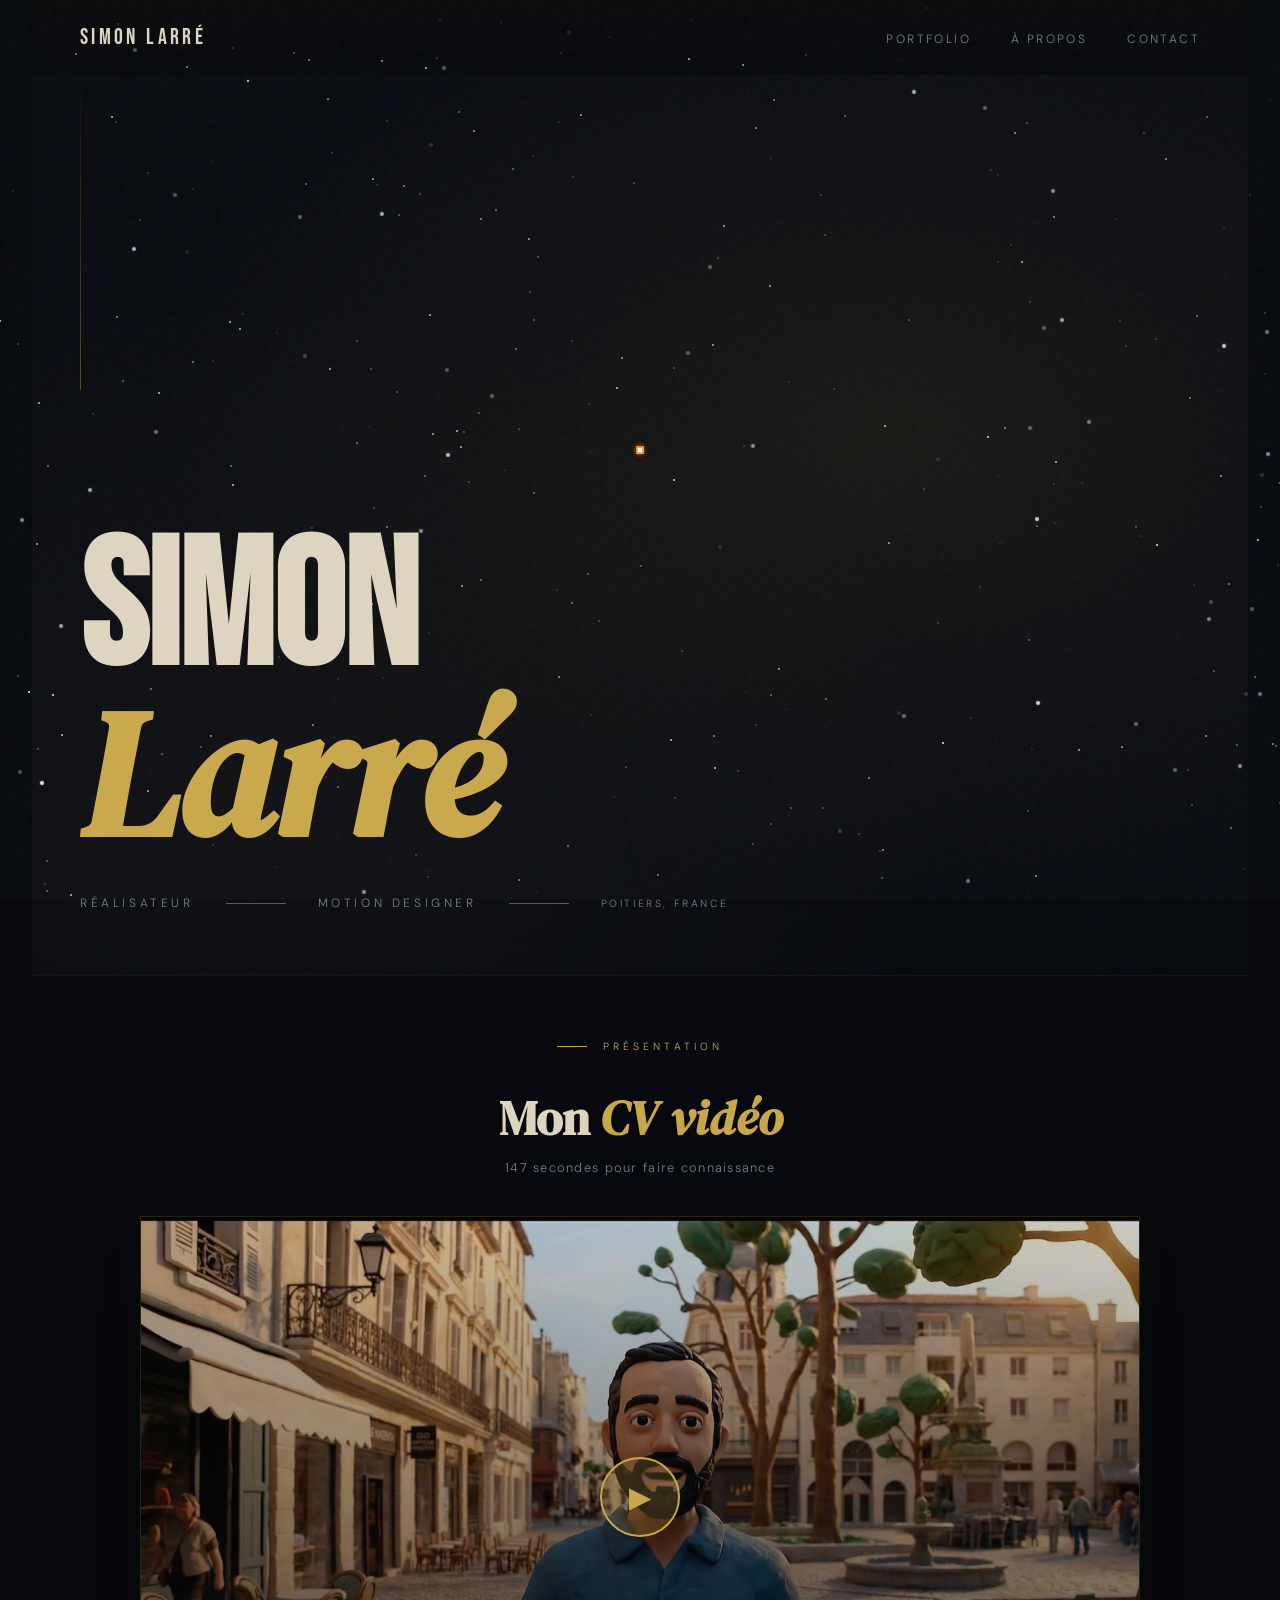
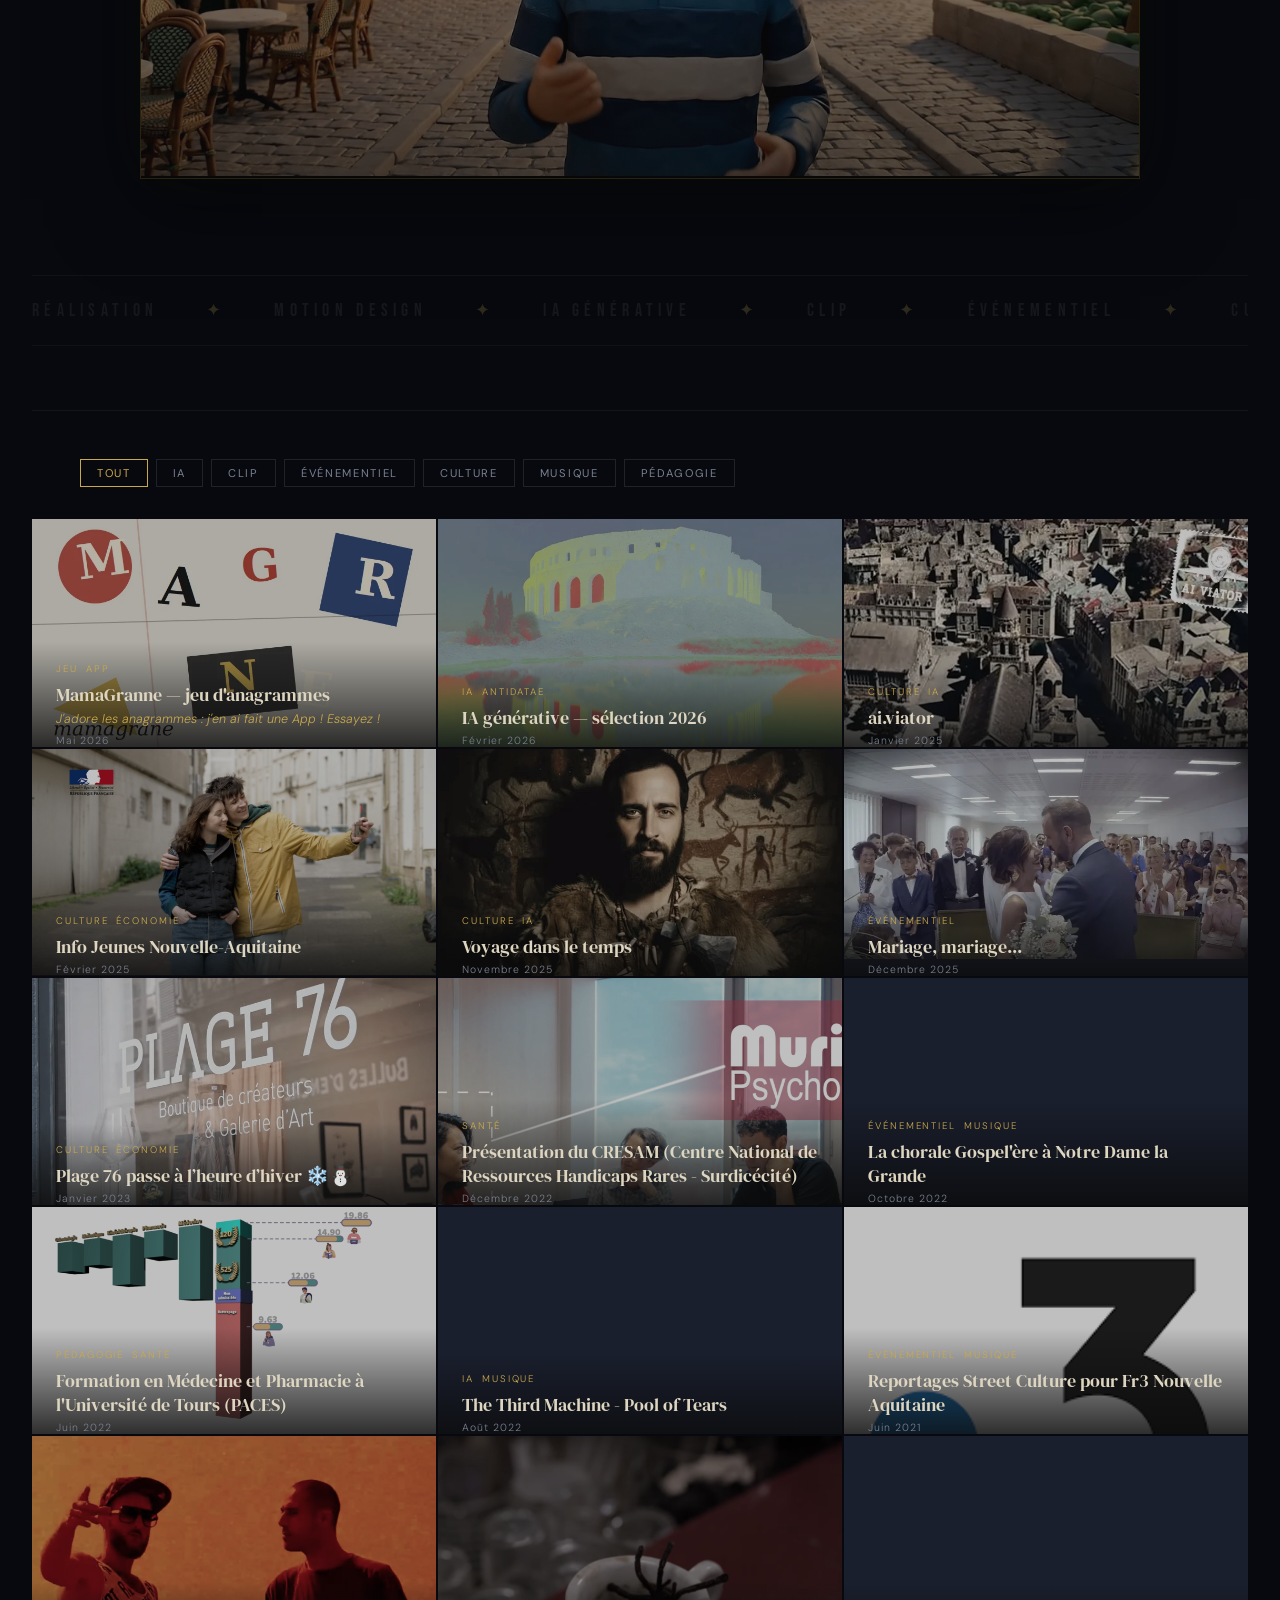
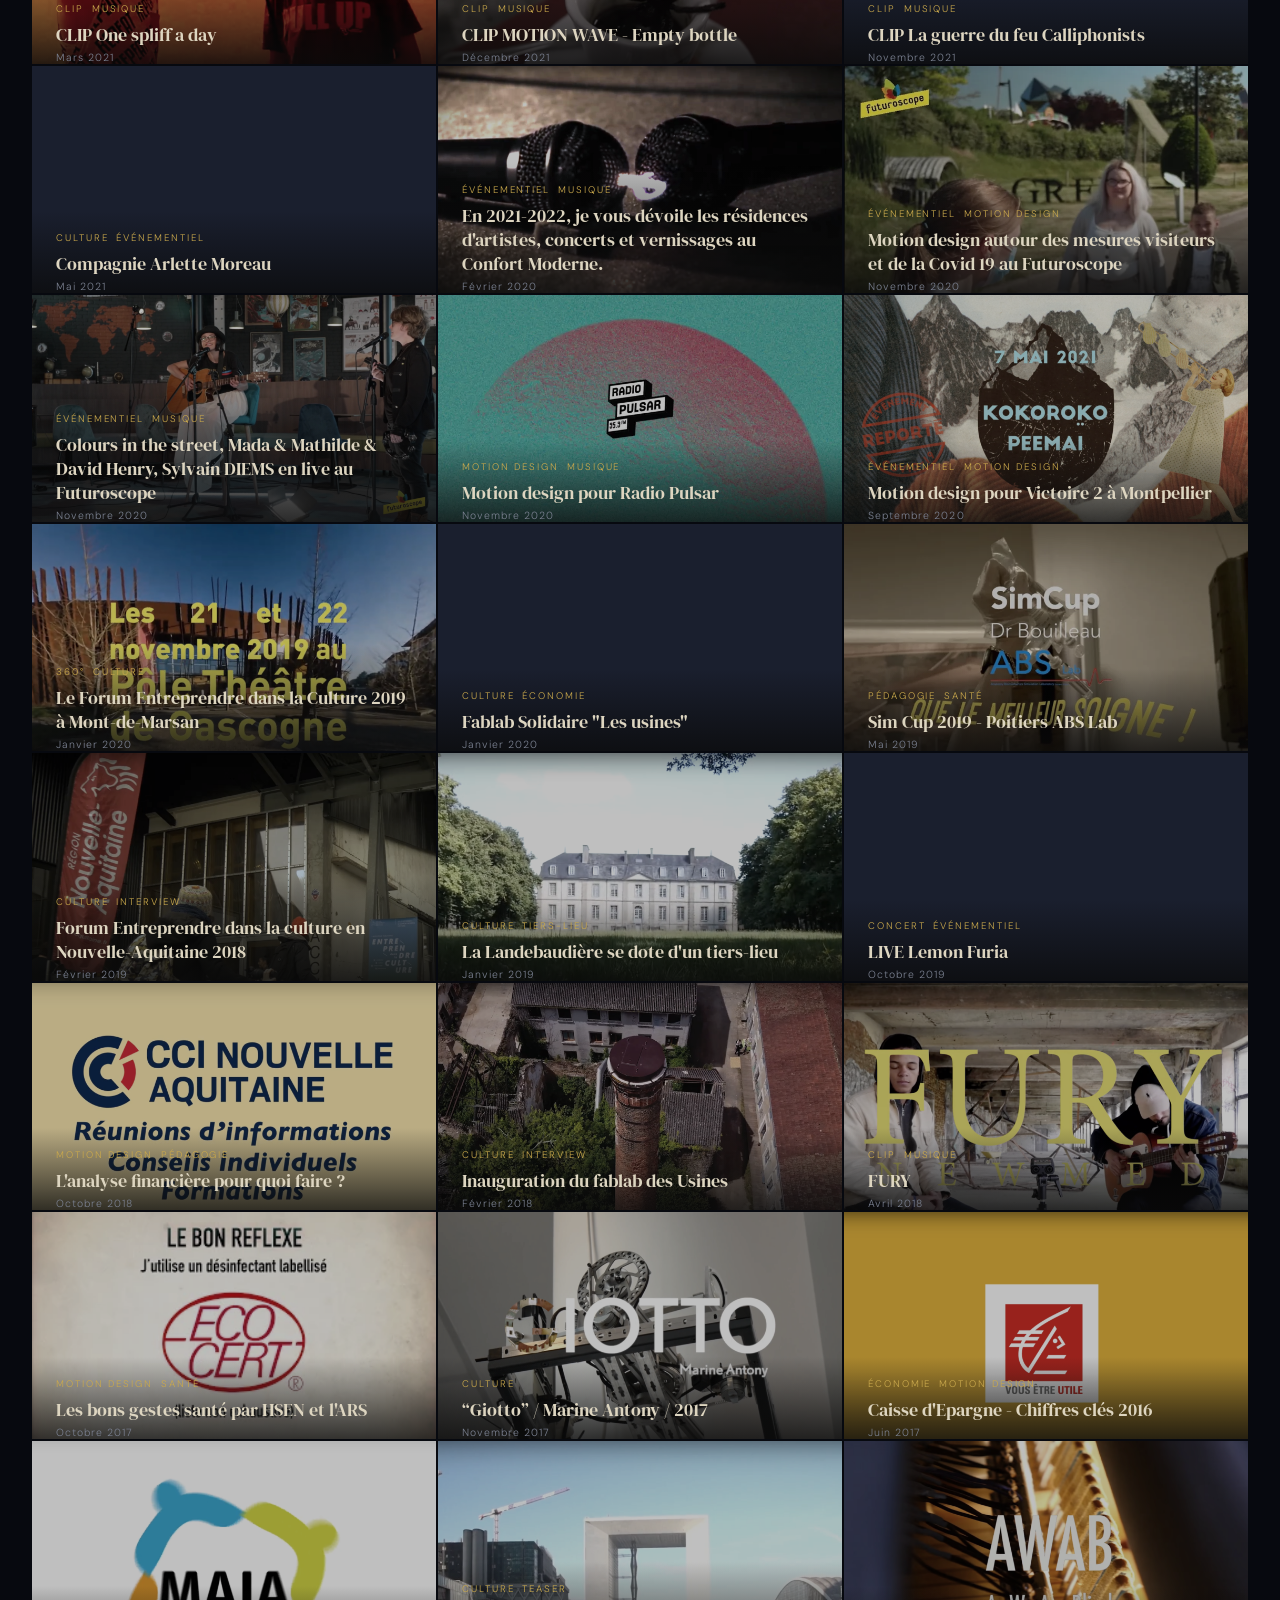
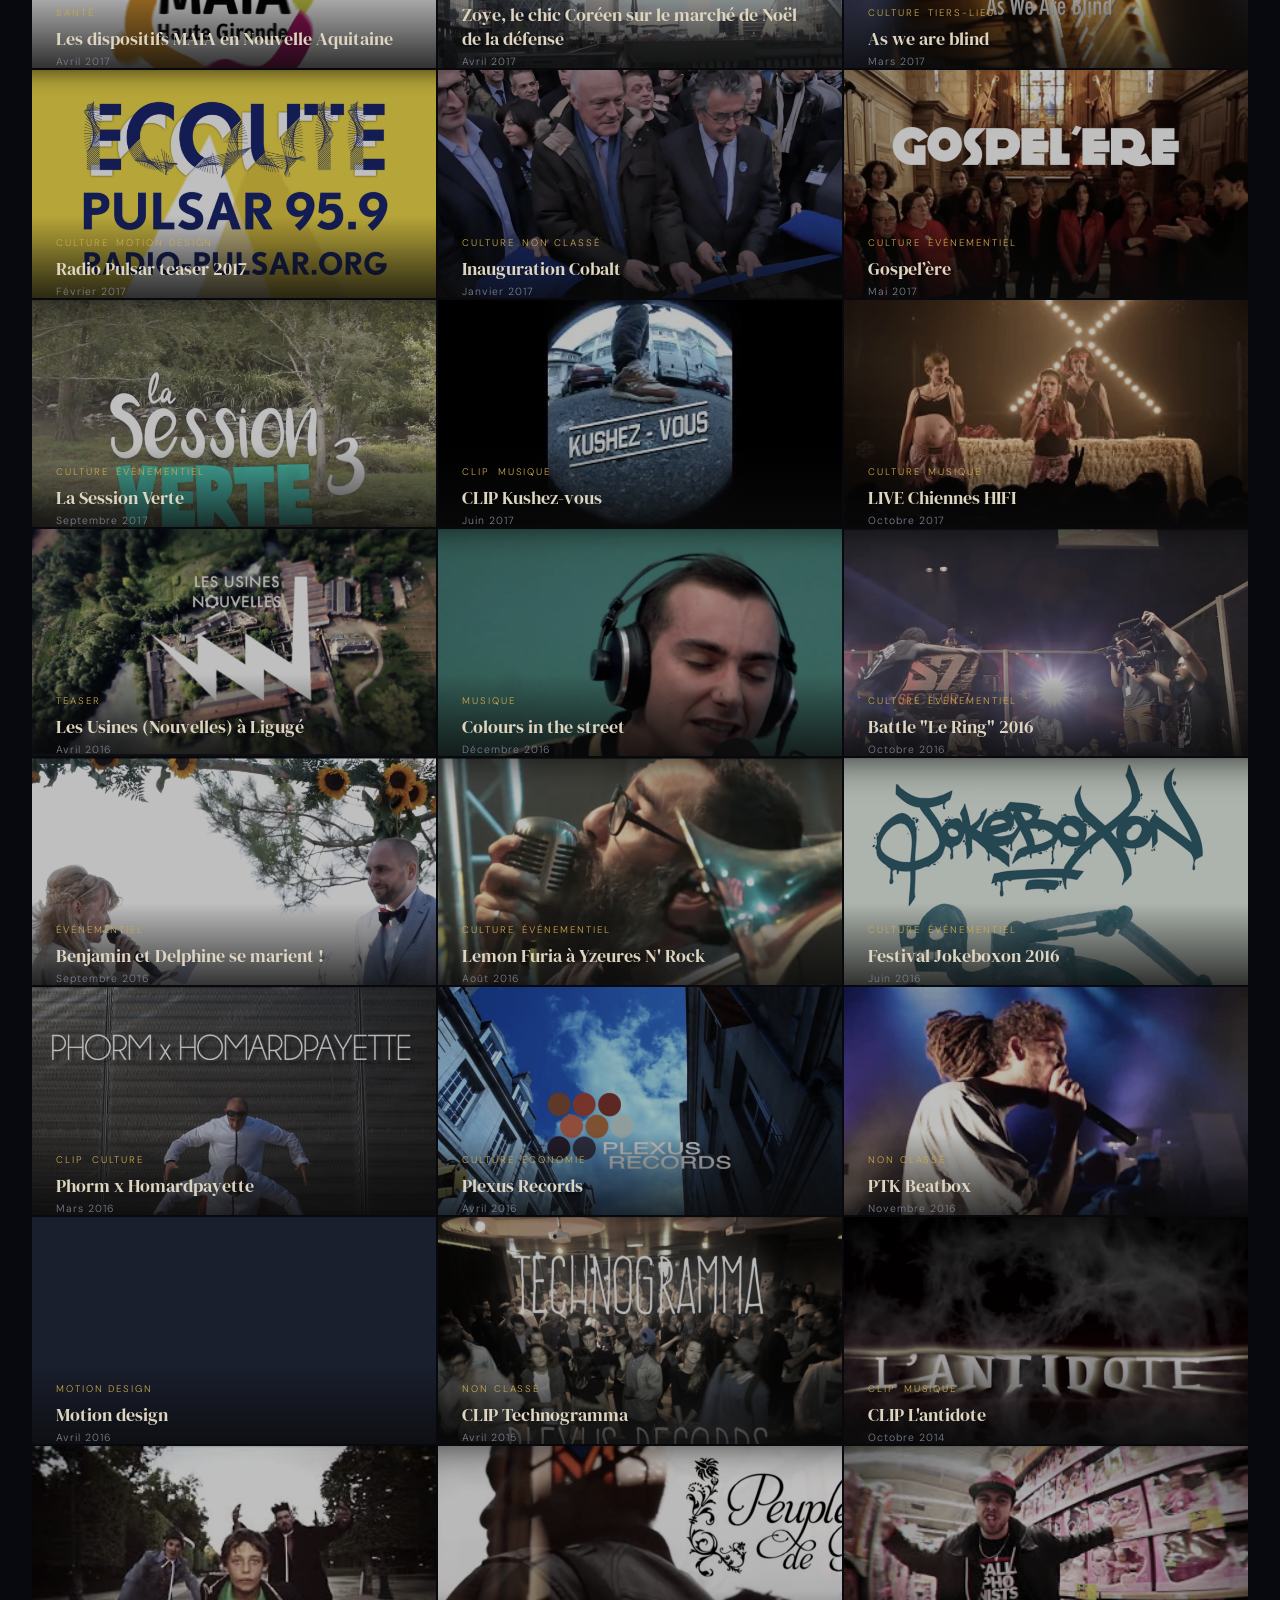
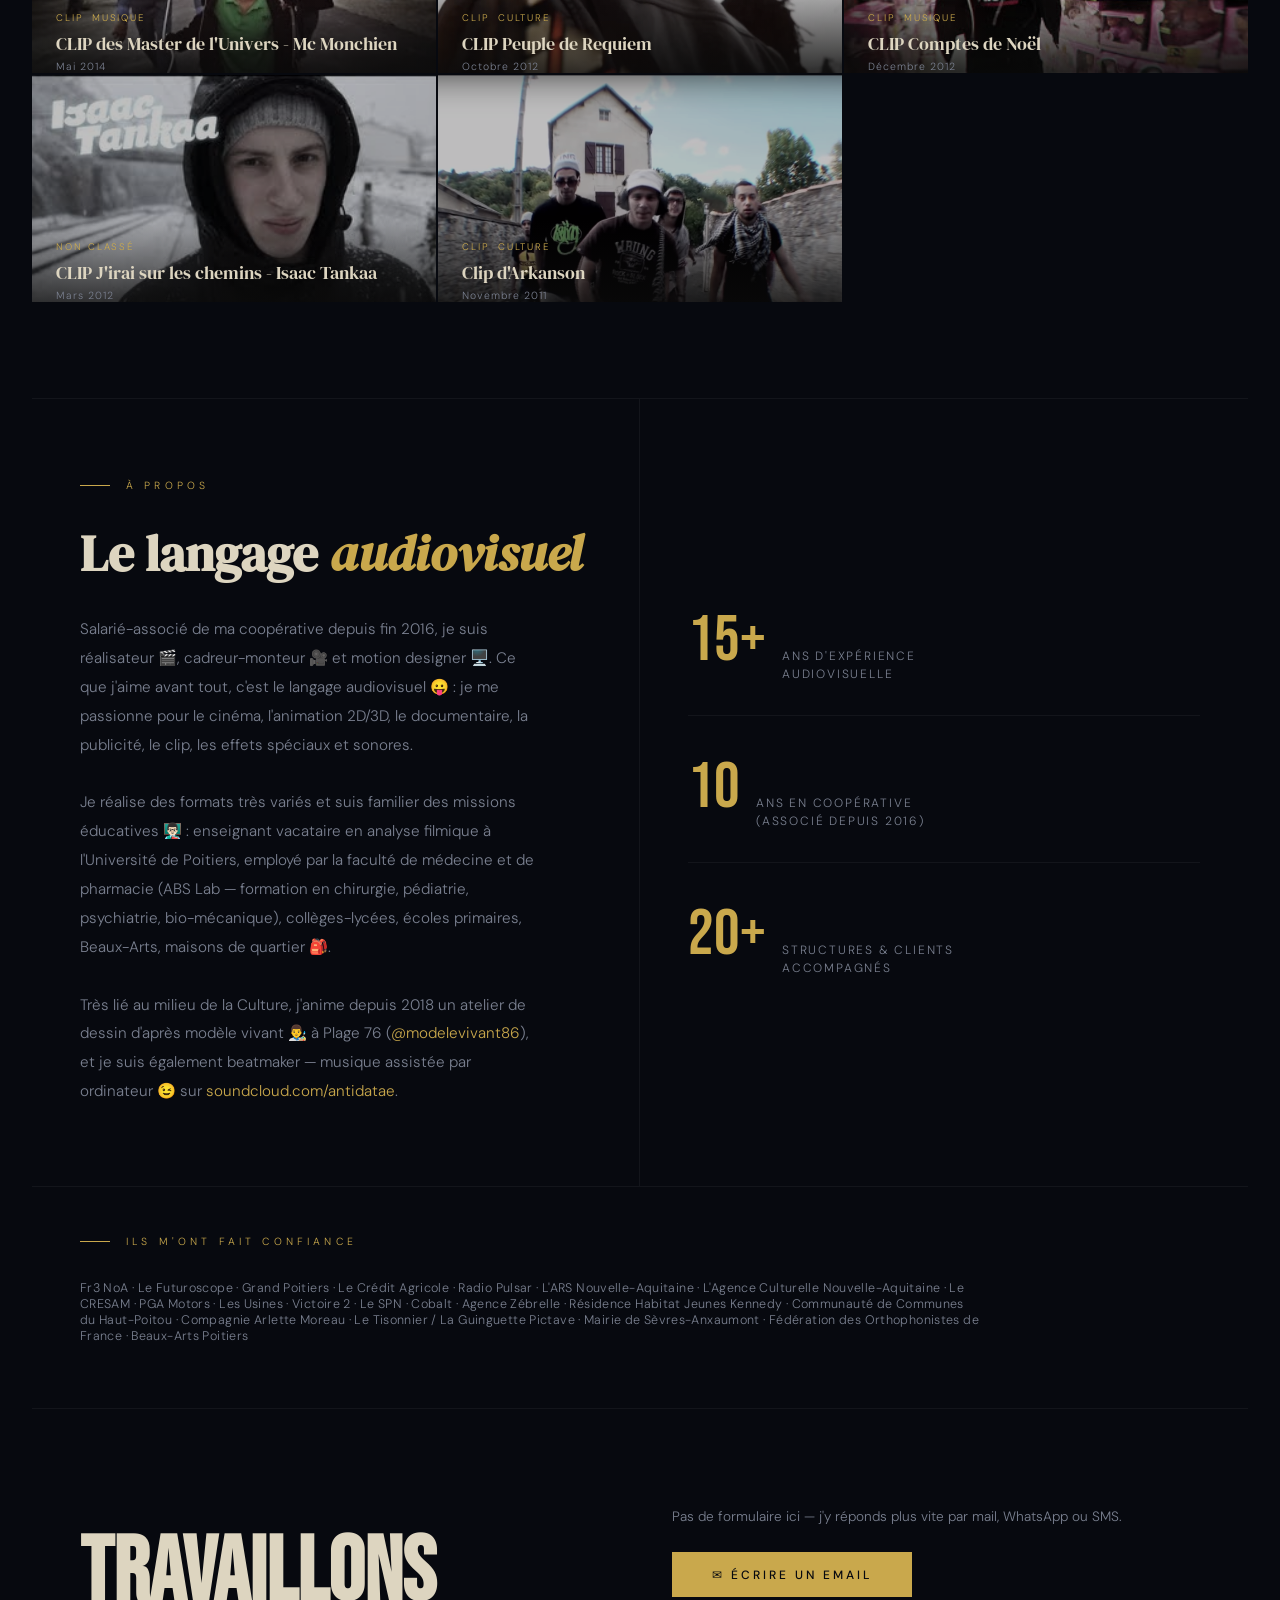
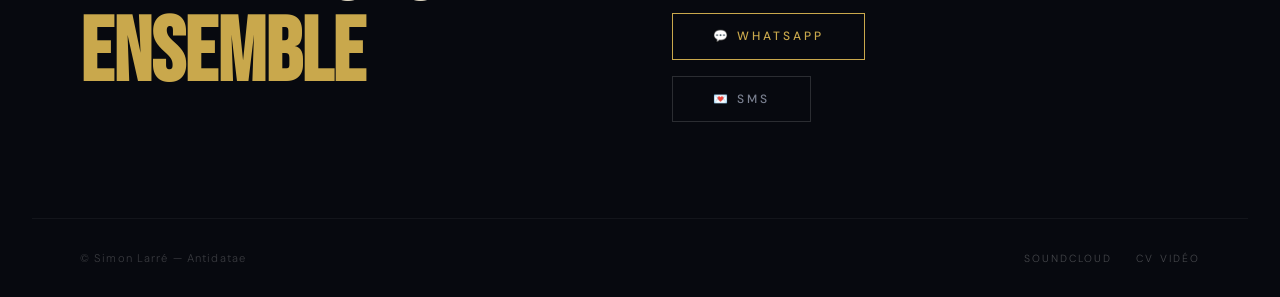
==== commit eb4d9111: "About + Contact (3 boutons mail/WhatsApp/SMS obfusques) + preview hover Arlette et bons gestes sante" ====
--- a/index.html
+++ b/index.html
@@ -925,7 +925,7 @@
         <div class="card-date">Novembre 2021</div>
       </div>
     </div>
-    <div class="card" data-cats="culture événementiel théâtre" data-title="Compagnie Arlette Moreau" data-url="https://simonlarre.fr/archives/563" data-desc="https://youtu.be/B2eZyRJAxcM Chante la vie chante ! Compagnie Arlette Moreau https://youtu.be/5zGFR0bvOEc Enfilez votre casque de protection, allongez" data-date="Mai 2021" data-video="https://www.youtube.com/watch?v=B2eZyRJAxcM" data-videos="https://youtu.be/B2eZyRJAxcM|https://youtu.be/5zGFR0bvOEc">
+    <div class="card" data-cats="culture événementiel théâtre" data-title="Compagnie Arlette Moreau" data-url="https://simonlarre.fr/archives/563" data-desc="https://youtu.be/B2eZyRJAxcM Chante la vie chante ! Compagnie Arlette Moreau https://youtu.be/5zGFR0bvOEc Enfilez votre casque de protection, allongez" data-date="Mai 2021" data-video="https://www.youtube.com/watch?v=B2eZyRJAxcM" data-videos="https://youtu.be/B2eZyRJAxcM|https://youtu.be/5zGFR0bvOEc" data-preview="PREVIEWS/arlette-moreau.mp4">
       <div class="card-thumb"><img class="card-img" src="https://img.youtube.com/vi/B2eZyRJAxcM/maxresdefault.jpg" alt="Compagnie Arlette Moreau" loading="lazy" onerror="this.onerror=null;this.style.opacity=0"></div>
       <div class="play-icon">▶</div>
       <div class="card-bottom">
@@ -1060,7 +1060,7 @@
         <div class="card-date">Avril 2018</div>
       </div>
     </div>
-    <div class="card" data-cats="motion design santé" data-title="Les bons gestes santé par HSEN et l&#39;ARS" data-url="https://simonlarre.fr/archives/376" data-desc="Entretenir une bonne santé passe par des gestes simple, Habitat Santé Environnement et l&#39; Agence Régionale de la Santé vous y encouragent. Afin de pro" data-date="Octobre 2017" data-video="https://www.youtube.com/watch?v=0-myC88BCUY">
+    <div class="card" data-cats="motion design santé" data-title="Les bons gestes santé par HSEN et l&#39;ARS" data-url="https://simonlarre.fr/archives/376" data-desc="Entretenir une bonne santé passe par des gestes simple, Habitat Santé Environnement et l&#39; Agence Régionale de la Santé vous y encouragent. Afin de pro" data-date="Octobre 2017" data-video="https://www.youtube.com/watch?v=0-myC88BCUY" data-preview="PREVIEWS/bons-gestes-sante.mp4">
       <div class="card-thumb"><img class="card-img" src="MINIATURE/hsen-bons-gestes-sante.webp" alt="Les bons gestes santé par HSEN et l&#39;ARS" loading="lazy" onerror="this.onerror=null;this.style.opacity=0"></div>
       <div class="play-icon">▶</div>
       <div class="card-bottom">
@@ -1325,7 +1325,87 @@
   </div>
 </section>
 
-
+<section class="about" id="about">
+  <div class="about-text">
+    <div class="section-label">À propos</div>
+    <h2 class="about-heading">Le langage <em>audiovisuel</em></h2>
+    <p class="about-body">
+      Salarié-associé de ma coopérative depuis fin 2016, je suis réalisateur 🎬, cadreur-monteur 🎥 et motion designer 🖥️. Ce que j'aime avant tout, c'est le langage audiovisuel 😛&nbsp;: je me passionne pour le cinéma, l'animation 2D/3D, le documentaire, la publicité, le clip, les effets spéciaux et sonores.
+      <br><br>
+      Je réalise des formats très variés et suis familier des missions éducatives 👨🏻‍🏫 : enseignant vacataire en analyse filmique à l'Université de Poitiers, employé par la faculté de médecine et de pharmacie (ABS Lab — formation en chirurgie, pédiatrie, psychiatrie, bio-mécanique), collèges-lycées, écoles primaires, Beaux-Arts, maisons de quartier 🎒.
+      <br><br>
+      Très lié au milieu de la Culture, j'anime depuis 2018 un atelier de dessin d'après modèle vivant 👨‍🎨 à Plage 76 (<a href="https://www.instagram.com/modelevivant86" target="_blank" rel="noopener" style="color:var(--gold);text-decoration:none;">@modelevivant86</a>), et je suis également beatmaker — musique assistée par ordinateur 😉 sur <a href="https://soundcloud.com/antidatae" target="_blank" rel="noopener" style="color:var(--gold);text-decoration:none;">soundcloud.com/antidatae</a>.
+    </p>
+  </div>
+  <div class="about-stats">
+    <div class="stat">
+      <span class="stat-num">15+</span>
+      <span class="stat-label">Ans d'expérience<br>audiovisuelle</span>
+    </div>
+    <div class="stat">
+      <span class="stat-num">10</span>
+      <span class="stat-label">Ans en coopérative<br>(associé depuis 2016)</span>
+    </div>
+    <div class="stat">
+      <span class="stat-num">20+</span>
+      <span class="stat-label">Structures & clients<br>accompagnés</span>
+    </div>
+  </div>
+</section>
+
+<div style="padding: 0 3rem 4rem; border-top: 1px solid rgba(255,255,255,0.05); padding-top: 3rem;">
+  <div class="section-label">Ils m'ont fait confiance</div>
+  <div style="display:flex; flex-wrap:wrap; gap:0.6rem 1rem; max-width:900px;">
+    <span style="font-size:0.78rem; color:var(--gray-light); letter-spacing:0.03em;">Fr3 NoA · Le Futuroscope · Grand Poitiers · Le Crédit Agricole · Radio Pulsar · L'ARS Nouvelle-Aquitaine · L'Agence Culturelle Nouvelle-Aquitaine · Le CRESAM · PGA Motors · Les Usines · Victoire 2 · Le SPN · Cobalt · Agence Zébrelle · Résidence Habitat Jeunes Kennedy · Communauté de Communes du Haut-Poitou · Compagnie Arlette Moreau · Le Tisonnier / La Guinguette Pictave · Mairie de Sèvres-Anxaumont · Fédération des Orthophonistes de France · Beaux-Arts Poitiers</span>
+  </div>
+</div>
+
+<section class="contact" id="contact">
+  <h2 class="contact-heading">Travaillons<br><span>ensemble</span></h2>
+  <div class="contact-form">
+    <p style="font-size:0.85rem; color:var(--gray-light); line-height:1.7; margin-bottom:0.5rem;">
+      Pas de formulaire ici — j'y réponds plus vite par mail, WhatsApp ou SMS.
+    </p>
+    <a href="#" id="contact-email-btn" class="btn-send" style="text-decoration:none; display:inline-block; text-align:center;" data-user="slarre" data-domain="yahoo.com">✉ Écrire un email</a>
+    <a href="#" id="contact-wa-btn" class="btn-send" style="text-decoration:none; display:inline-block; text-align:center; background:transparent; border:1px solid var(--gold); color:var(--gold);" data-wa-a="3368" data-wa-b="2775058">💬 WhatsApp</a>
+    <a href="#" id="contact-sms-btn" class="btn-send" style="text-decoration:none; display:inline-block; text-align:center; background:transparent; border:1px solid rgba(255,255,255,0.15); color:var(--gray-light);" data-sms-a="3368" data-sms-b="2775058">💌 SMS</a>
+  </div>
+</section>
+
+<footer>
+  <p>© Simon Larré — Antidatae</p>
+  <div class="social-links">
+    <a href="https://soundcloud.com/antidatae" target="_blank" rel="noopener">SoundCloud</a>
+    <a href="https://youtu.be/J_HdX3v8CtI" target="_blank" rel="noopener">CV vidéo</a>
+  </div>
+</footer>
+
+<script>
+  // Obfuscation anti-bot : email et numero construits au clic, jamais en clair dans le HTML
+  (function() {
+    const emailBtn = document.getElementById('contact-email-btn');
+    if (emailBtn) {
+      emailBtn.addEventListener('click', function(e) {
+        e.preventDefault();
+        window.location.href = 'mailto:' + emailBtn.dataset.user + '@' + emailBtn.dataset.domain;
+      });
+    }
+    const waBtn = document.getElementById('contact-wa-btn');
+    if (waBtn) {
+      waBtn.addEventListener('click', function(e) {
+        e.preventDefault();
+        window.open('https://wa.me/' + waBtn.dataset.waA + waBtn.dataset.waB, '_blank');
+      });
+    }
+    const smsBtn = document.getElementById('contact-sms-btn');
+    if (smsBtn) {
+      smsBtn.addEventListener('click', function(e) {
+        e.preventDefault();
+        window.location.href = 'sms:+' + smsBtn.dataset.smsA + smsBtn.dataset.smsB;
+      });
+    }
+  })();
+</script>
 
 <script src="IA/media.js"></script>
 <script>
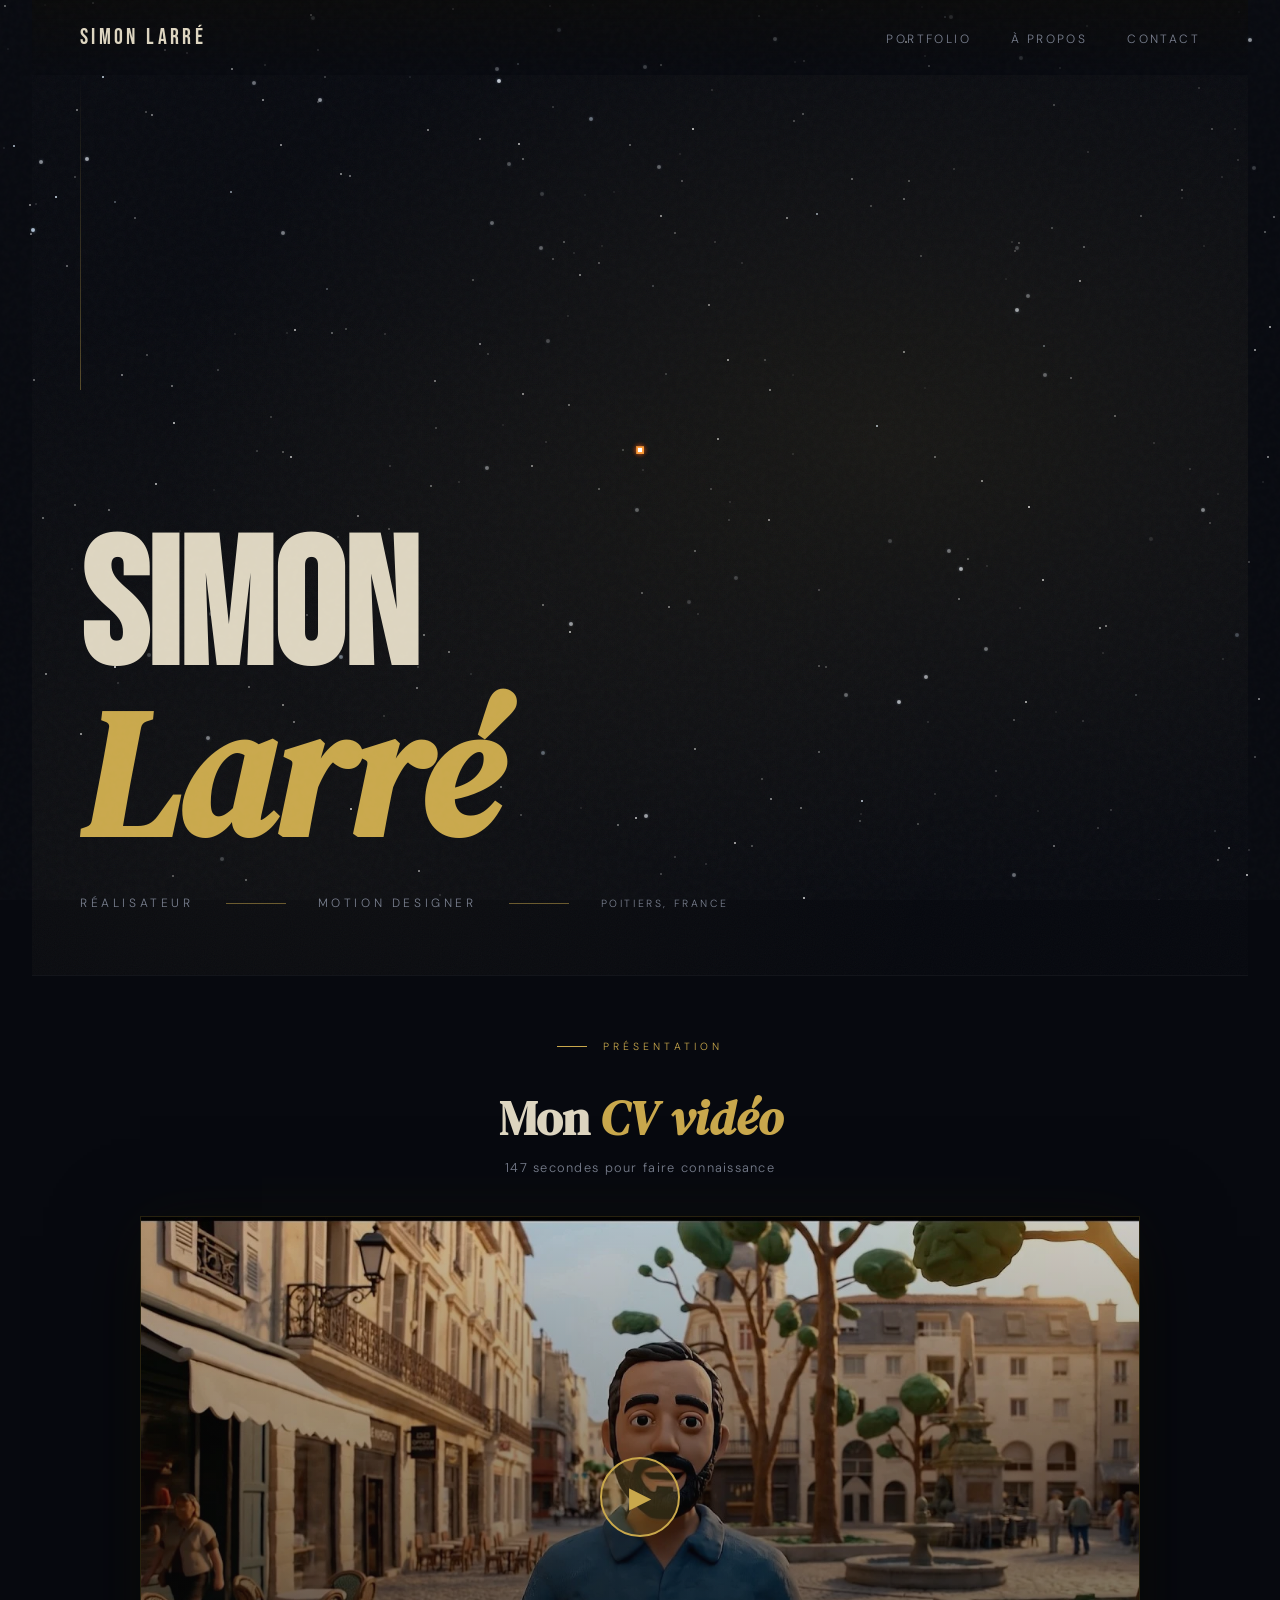
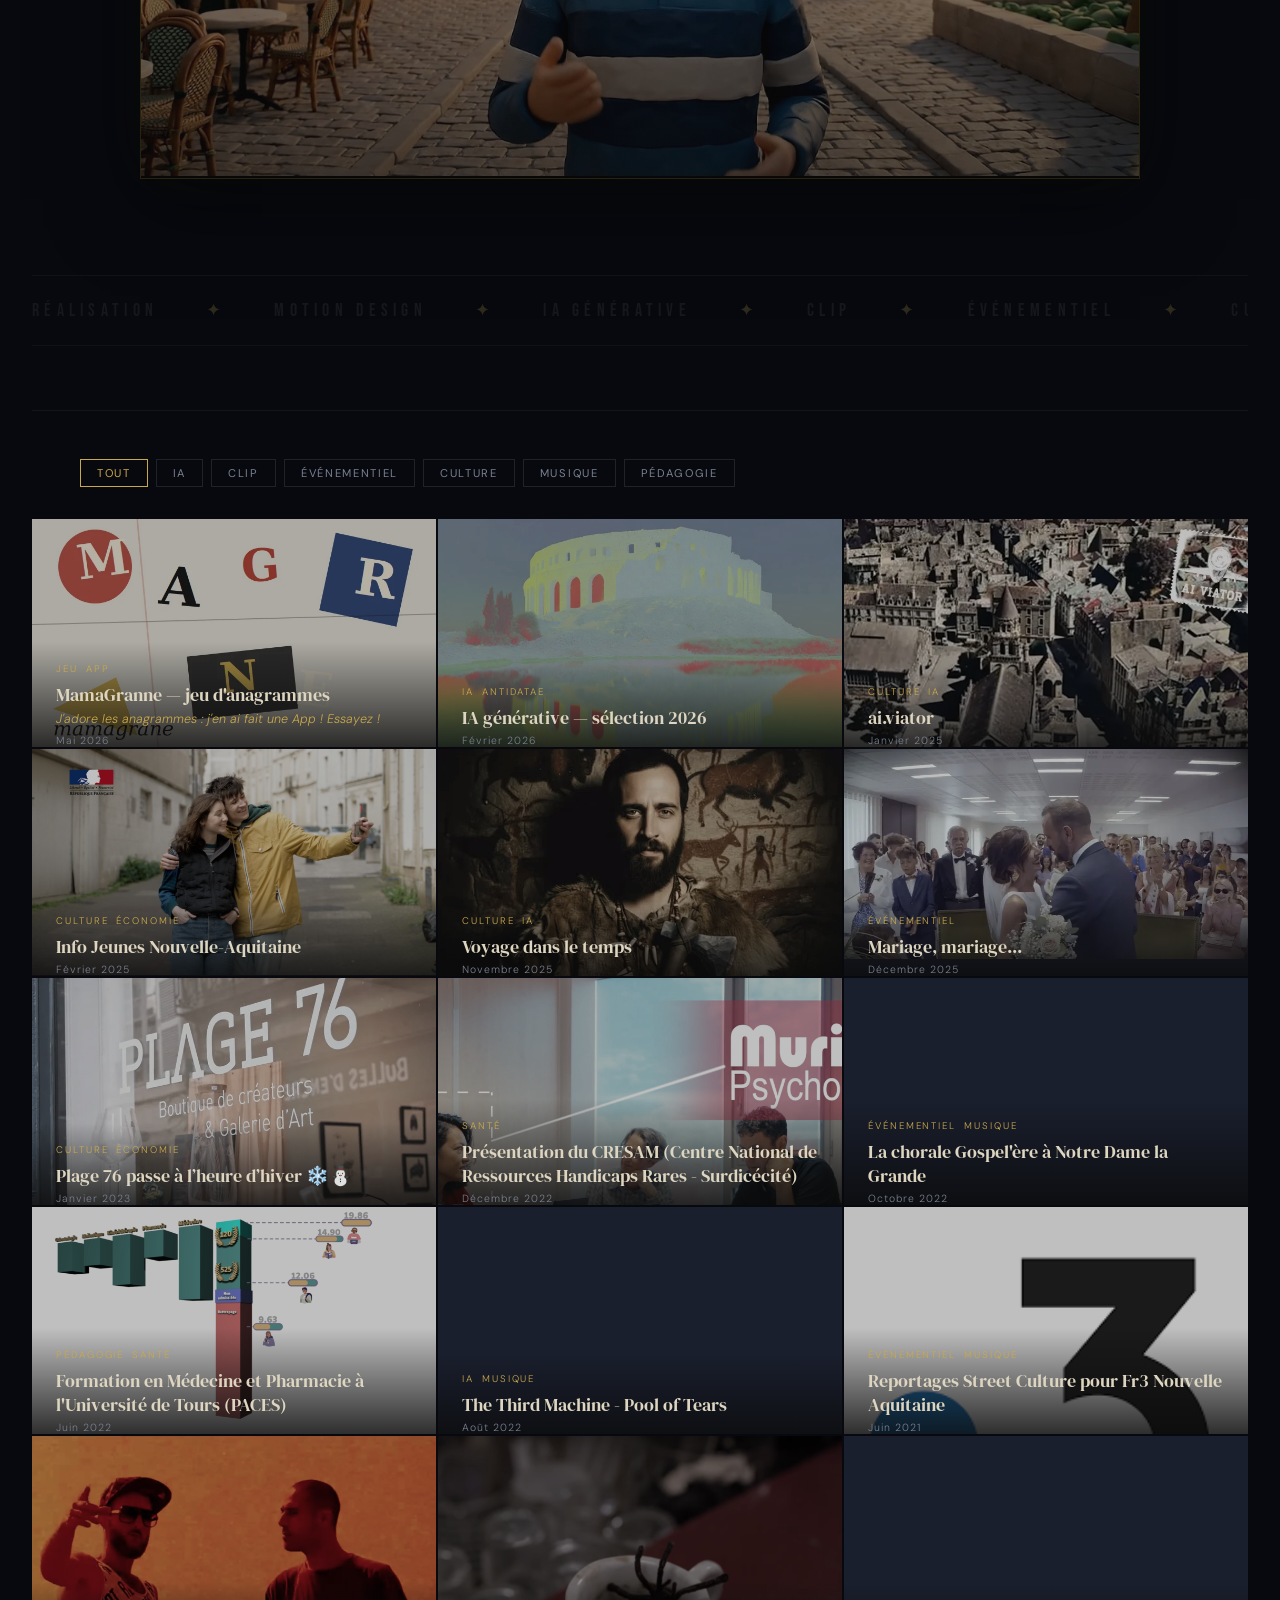
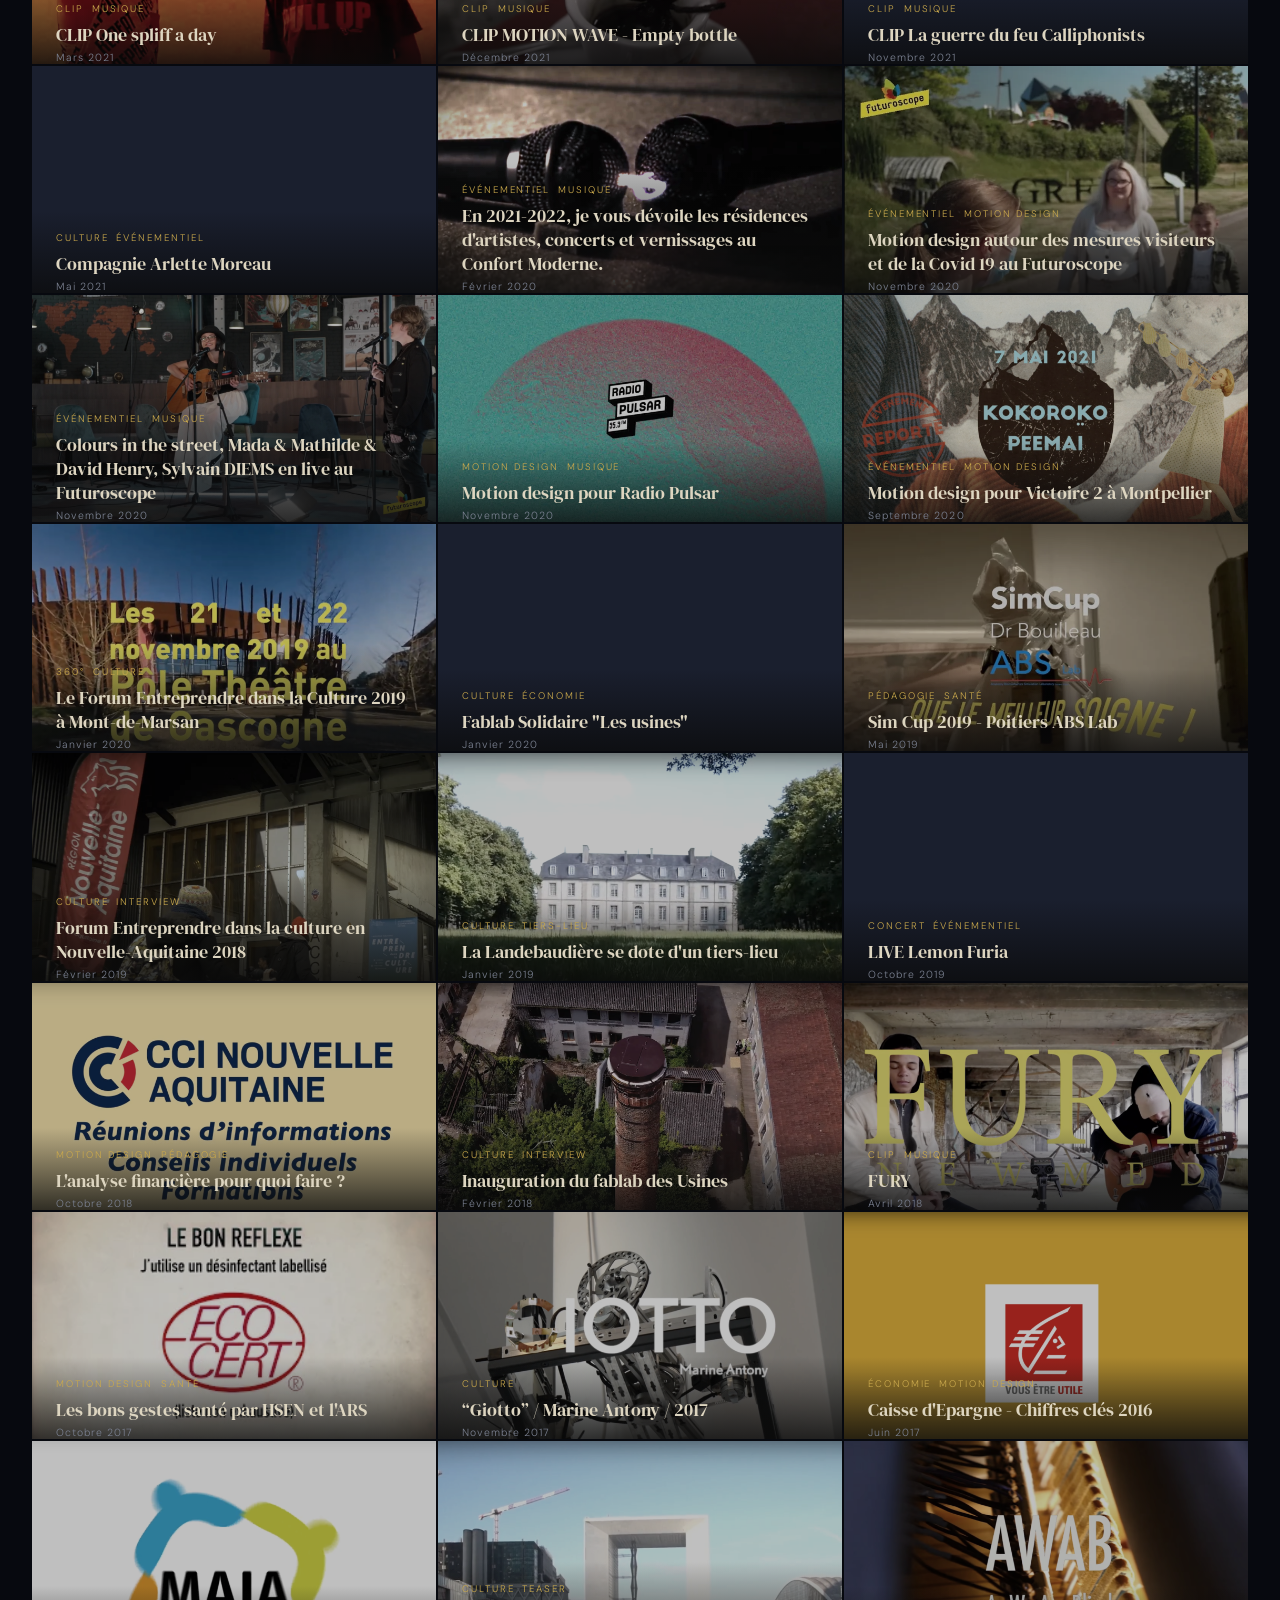
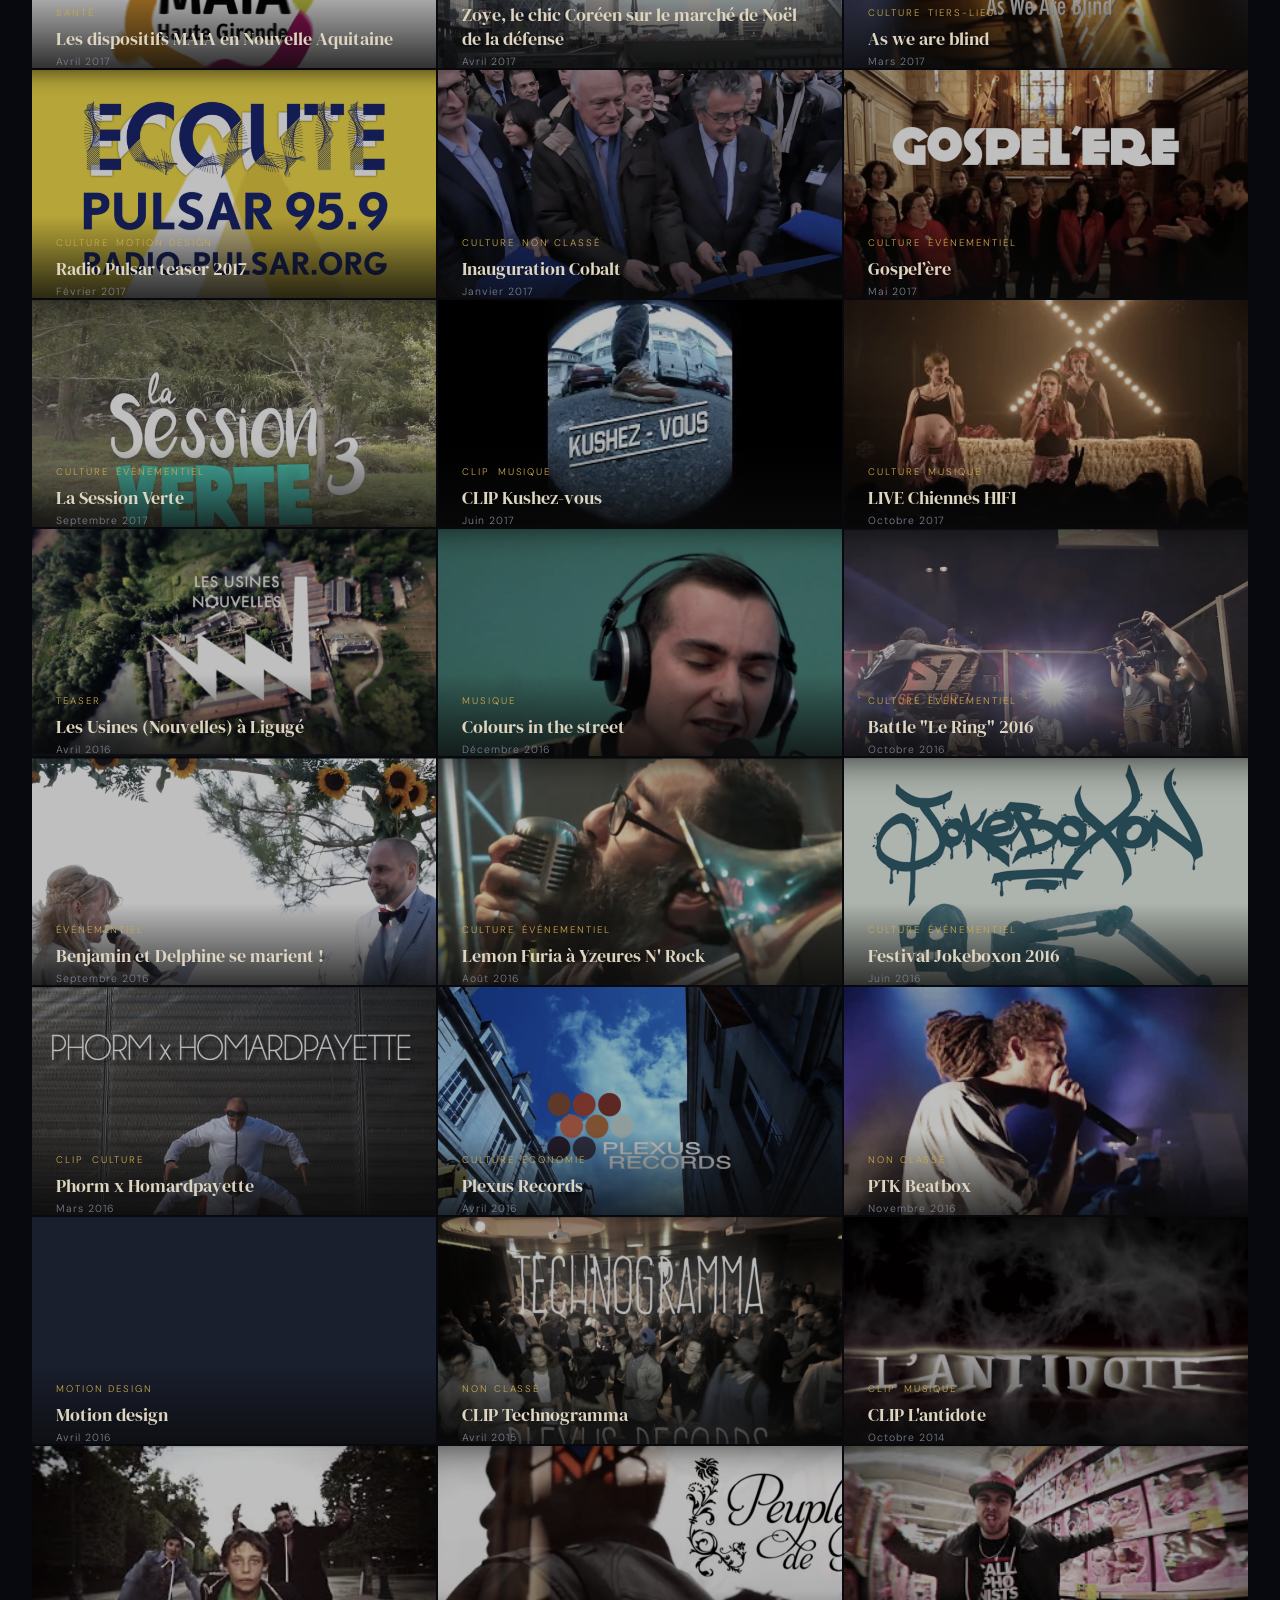
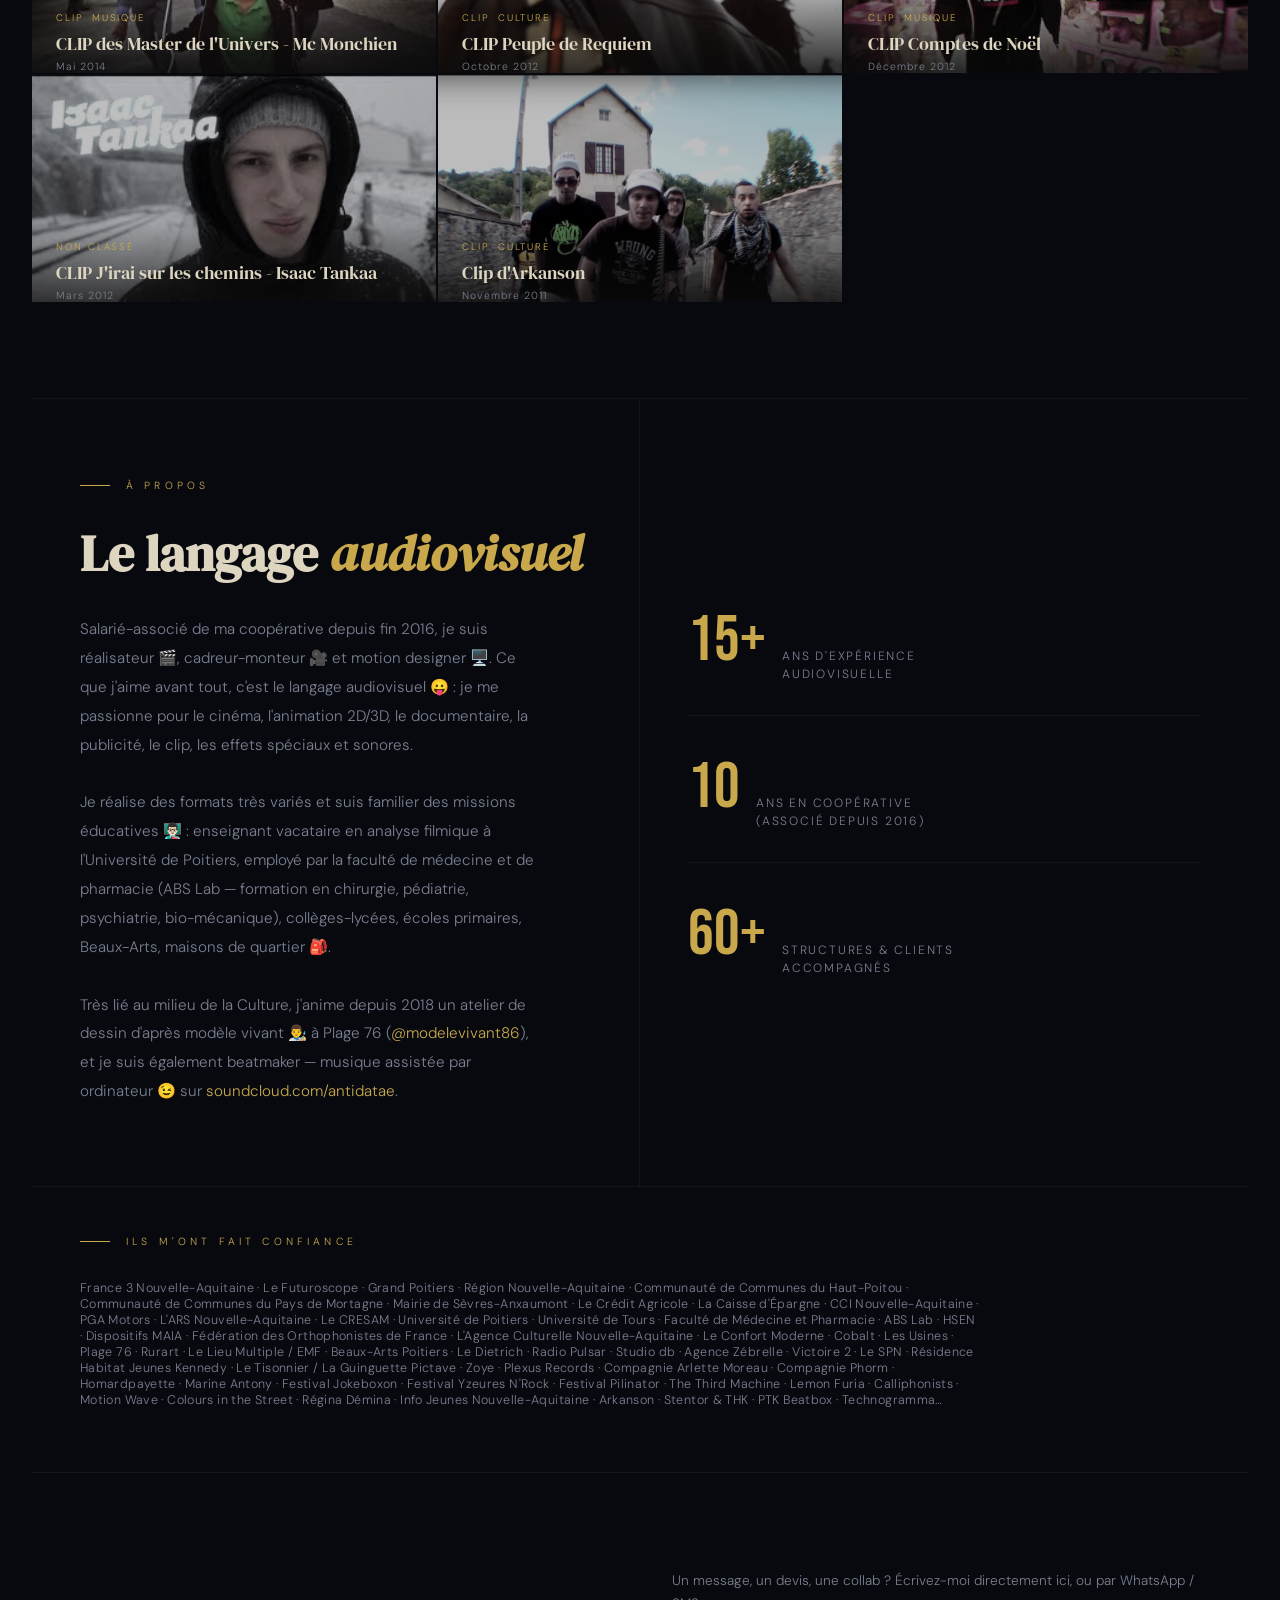
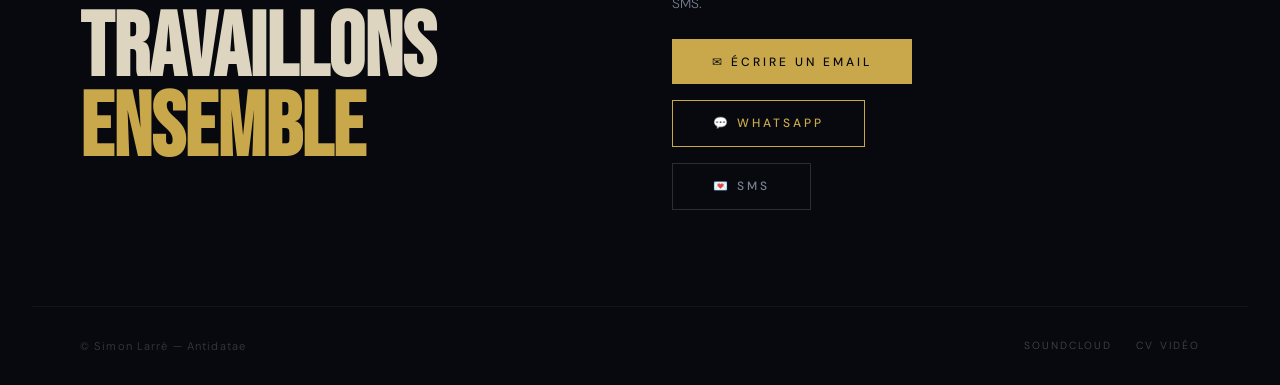
==== commit 2f5edfee: "Formulaire contact Formspree + 60 structures + 8 previews video au survol" ====
--- a/index.html
+++ b/index.html
@@ -440,6 +440,41 @@
     transition: background 0.25s, transform 0.15s;
   }
   .btn-send:hover { background: var(--gold-light); transform: translateX(4px); }
+
+  /* MODALE CONTACT */
+  .cmodal {
+    display: none; position: fixed; inset: 0; z-index: 10000;
+    background: rgba(7,9,15,0.85); backdrop-filter: blur(4px);
+    align-items: center; justify-content: center; padding: 1.5rem;
+  }
+  .cmodal.open { display: flex; }
+  .cmodal-box {
+    background: #0f1320; border: 1px solid rgba(201,168,76,0.25);
+    border-radius: 4px; padding: 2.5rem; max-width: 460px; width: 100%;
+    position: relative; box-shadow: 0 20px 60px rgba(0,0,0,0.6);
+  }
+  .cmodal-close {
+    position: absolute; top: 1rem; right: 1rem; background: none; border: none;
+    color: var(--gray-light); font-size: 1.1rem; cursor: none; transition: color 0.2s;
+  }
+  .cmodal-close:hover { color: var(--gold); }
+  .cmodal-title { font-family: 'DM Serif Display', serif; font-size: 1.5rem; color: var(--white); margin-bottom: 1.5rem; }
+  .cmodal-form { display: flex; flex-direction: column; gap: 0.85rem; }
+  .cmodal-form input, .cmodal-form textarea {
+    width: 100%; background: rgba(255,255,255,0.03); border: 1px solid rgba(255,255,255,0.1);
+    color: var(--white); padding: 0.85rem 1rem; font-family: 'DM Sans', sans-serif;
+    font-size: 0.9rem; font-weight: 300; outline: none; transition: border-color 0.2s; cursor: none;
+  }
+  .cmodal-form input:focus, .cmodal-form textarea:focus { border-color: var(--gold); }
+  .cmodal-form input::placeholder, .cmodal-form textarea::placeholder { color: rgba(255,255,255,0.3); }
+  .cmodal-form textarea { resize: vertical; }
+  .cmodal-submit {
+    background: var(--gold); color: var(--black); border: none; padding: 0.9rem;
+    font-family: 'DM Sans', sans-serif; font-size: 0.75rem; letter-spacing: 0.2em;
+    text-transform: uppercase; font-weight: 500; cursor: none; transition: background 0.2s; margin-top: 0.25rem;
+  }
+  .cmodal-submit:hover { background: var(--gold-light); }
+  .cmodal-status { font-size: 0.8rem; text-align: center; min-height: 1.2rem; margin: 0; }
 
   /* FOOTER */
   footer {
@@ -1347,7 +1382,7 @@
       <span class="stat-label">Ans en coopérative<br>(associé depuis 2016)</span>
     </div>
     <div class="stat">
-      <span class="stat-num">20+</span>
+      <span class="stat-num">60+</span>
       <span class="stat-label">Structures & clients<br>accompagnés</span>
     </div>
   </div>
@@ -1356,7 +1391,7 @@
 <div style="padding: 0 3rem 4rem; border-top: 1px solid rgba(255,255,255,0.05); padding-top: 3rem;">
   <div class="section-label">Ils m'ont fait confiance</div>
   <div style="display:flex; flex-wrap:wrap; gap:0.6rem 1rem; max-width:900px;">
-    <span style="font-size:0.78rem; color:var(--gray-light); letter-spacing:0.03em;">Fr3 NoA · Le Futuroscope · Grand Poitiers · Le Crédit Agricole · Radio Pulsar · L'ARS Nouvelle-Aquitaine · L'Agence Culturelle Nouvelle-Aquitaine · Le CRESAM · PGA Motors · Les Usines · Victoire 2 · Le SPN · Cobalt · Agence Zébrelle · Résidence Habitat Jeunes Kennedy · Communauté de Communes du Haut-Poitou · Compagnie Arlette Moreau · Le Tisonnier / La Guinguette Pictave · Mairie de Sèvres-Anxaumont · Fédération des Orthophonistes de France · Beaux-Arts Poitiers</span>
+    <span style="font-size:0.78rem; color:var(--gray-light); letter-spacing:0.03em;">France 3 Nouvelle-Aquitaine · Le Futuroscope · Grand Poitiers · Région Nouvelle-Aquitaine · Communauté de Communes du Haut-Poitou · Communauté de Communes du Pays de Mortagne · Mairie de Sèvres-Anxaumont · Le Crédit Agricole · La Caisse d'Épargne · CCI Nouvelle-Aquitaine · PGA Motors · L'ARS Nouvelle-Aquitaine · Le CRESAM · Université de Poitiers · Université de Tours · Faculté de Médecine et Pharmacie · ABS Lab · HSEN · Dispositifs MAIA · Fédération des Orthophonistes de France · L'Agence Culturelle Nouvelle-Aquitaine · Le Confort Moderne · Cobalt · Les Usines · Plage 76 · Rurart · Le Lieu Multiple / EMF · Beaux-Arts Poitiers · Le Dietrich · Radio Pulsar · Studio db · Agence Zébrelle · Victoire 2 · Le SPN · Résidence Habitat Jeunes Kennedy · Le Tisonnier / La Guinguette Pictave · Zoye · Plexus Records · Compagnie Arlette Moreau · Compagnie Phorm · Homardpayette · Marine Antony · Festival Jokeboxon · Festival Yzeures N'Rock · Festival Pilinator · The Third Machine · Lemon Furia · Calliphonists · Motion Wave · Colours in the Street · Régina Démina · Info Jeunes Nouvelle-Aquitaine · Arkanson · Stentor &amp; THK · PTK Beatbox · Technogramma…</span>
   </div>
 </div>
 
@@ -1364,13 +1399,29 @@
   <h2 class="contact-heading">Travaillons<br><span>ensemble</span></h2>
   <div class="contact-form">
     <p style="font-size:0.85rem; color:var(--gray-light); line-height:1.7; margin-bottom:0.5rem;">
-      Pas de formulaire ici — j'y réponds plus vite par mail, WhatsApp ou SMS.
+      Un message, un devis, une collab ? Écrivez-moi directement ici, ou par WhatsApp / SMS.
     </p>
-    <a href="#" id="contact-email-btn" class="btn-send" style="text-decoration:none; display:inline-block; text-align:center;" data-user="slarre" data-domain="yahoo.com">✉ Écrire un email</a>
+    <a href="#" id="contact-email-btn" class="btn-send" style="text-decoration:none; display:inline-block; text-align:center;">✉ Écrire un email</a>
     <a href="#" id="contact-wa-btn" class="btn-send" style="text-decoration:none; display:inline-block; text-align:center; background:transparent; border:1px solid var(--gold); color:var(--gold);" data-wa-a="3368" data-wa-b="2775058">💬 WhatsApp</a>
     <a href="#" id="contact-sms-btn" class="btn-send" style="text-decoration:none; display:inline-block; text-align:center; background:transparent; border:1px solid rgba(255,255,255,0.15); color:var(--gray-light);" data-sms-a="3368" data-sms-b="2775058">💌 SMS</a>
   </div>
 </section>
+
+<div id="contact-modal" class="cmodal">
+  <div class="cmodal-box">
+    <button class="cmodal-close" id="cmodal-close" aria-label="Fermer">✕</button>
+    <h3 class="cmodal-title">M'écrire un message</h3>
+    <form id="cmodal-form" class="cmodal-form">
+      <input type="text" name="name" placeholder="Votre nom" required>
+      <input type="email" name="email" placeholder="Votre email" required>
+      <input type="text" name="_subject" placeholder="Objet (ex: projet vidéo, devis…)">
+      <textarea name="message" placeholder="Votre message" rows="5" required></textarea>
+      <input type="text" name="_gotcha" style="display:none">
+      <button type="submit" class="cmodal-submit">Envoyer</button>
+      <p class="cmodal-status" id="cmodal-status"></p>
+    </form>
+  </div>
+</div>
 
 <footer>
   <p>© Simon Larré — Antidatae</p>
@@ -1384,10 +1435,44 @@
   // Obfuscation anti-bot : email et numero construits au clic, jamais en clair dans le HTML
   (function() {
     const emailBtn = document.getElementById('contact-email-btn');
-    if (emailBtn) {
+    const modal = document.getElementById('contact-modal');
+    if (emailBtn && modal) {
+      const modalClose = document.getElementById('cmodal-close');
+      const form = document.getElementById('cmodal-form');
+      const status = document.getElementById('cmodal-status');
+      // ⚠️ Remplacer FORMSPREE_ID par l'identifiant Formspree (formspree.io/f/XXXXXXXX).
+      // Les messages arrivent sur slarre@yahoo.com (mail du compte Formspree).
+      const FORMSPREE_ENDPOINT = 'https://formspree.io/f/mdarwdnv';
+
       emailBtn.addEventListener('click', function(e) {
         e.preventDefault();
-        window.location.href = 'mailto:' + emailBtn.dataset.user + '@' + emailBtn.dataset.domain;
+        modal.classList.add('open');
+      });
+      modalClose.addEventListener('click', () => modal.classList.remove('open'));
+      modal.addEventListener('click', (e) => { if (e.target === modal) modal.classList.remove('open'); });
+      document.addEventListener('keydown', (e) => { if (e.key === 'Escape') modal.classList.remove('open'); });
+
+      form.addEventListener('submit', async function(e) {
+        e.preventDefault();
+        if (form._gotcha && form._gotcha.value) return; // bot detecte
+        status.textContent = 'Envoi en cours…';
+        status.style.color = 'var(--gray-light)';
+        try {
+          const res = await fetch(FORMSPREE_ENDPOINT, {
+            method: 'POST',
+            body: new FormData(form),
+            headers: { 'Accept': 'application/json' }
+          });
+          if (res.ok) {
+            status.textContent = '✓ Message envoyé, merci ! Je reviens vers vous vite.';
+            status.style.color = 'var(--gold)';
+            form.reset();
+            setTimeout(() => { modal.classList.remove('open'); status.textContent = ''; }, 2500);
+          } else { throw new Error('échec'); }
+        } catch (err) {
+          status.textContent = "Erreur d'envoi. Réessayez ou écrivez-moi sur WhatsApp.";
+          status.style.color = 'var(--red)';
+        }
       });
     }
     const waBtn = document.getElementById('contact-wa-btn');
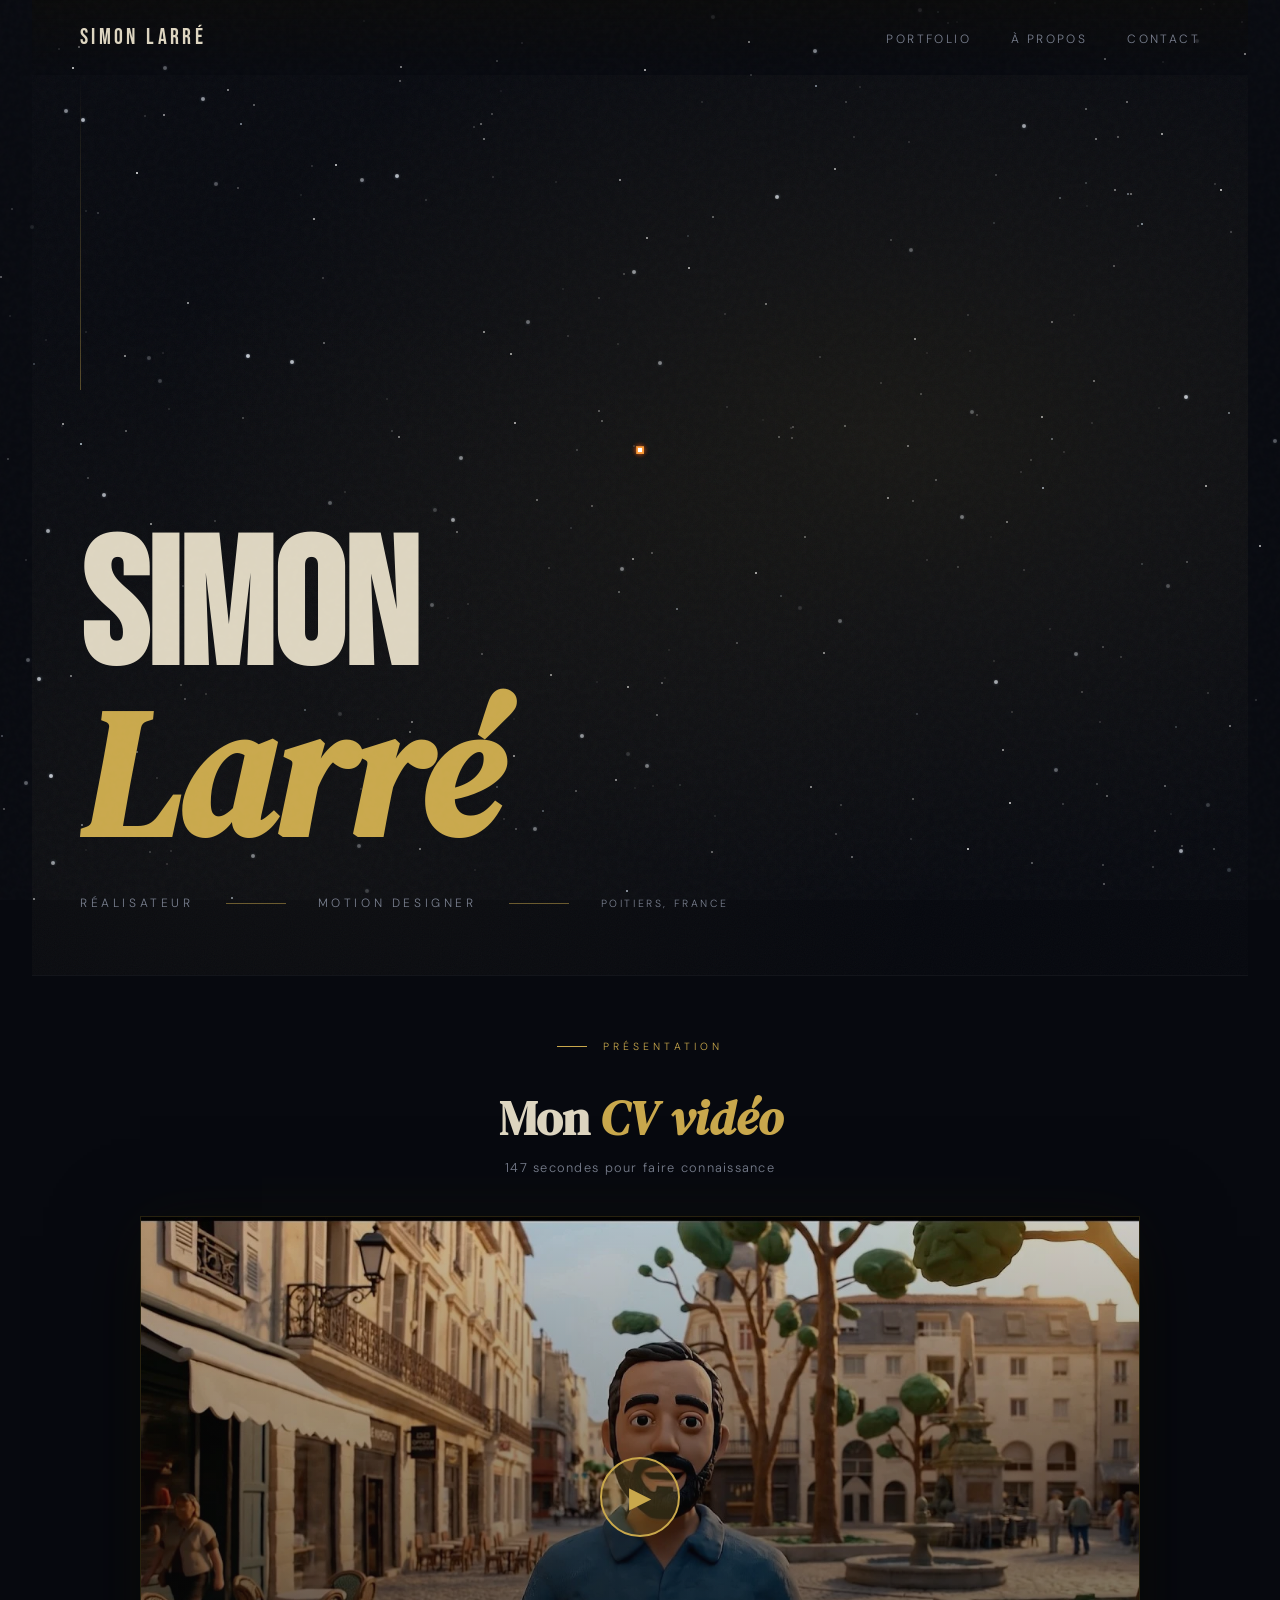
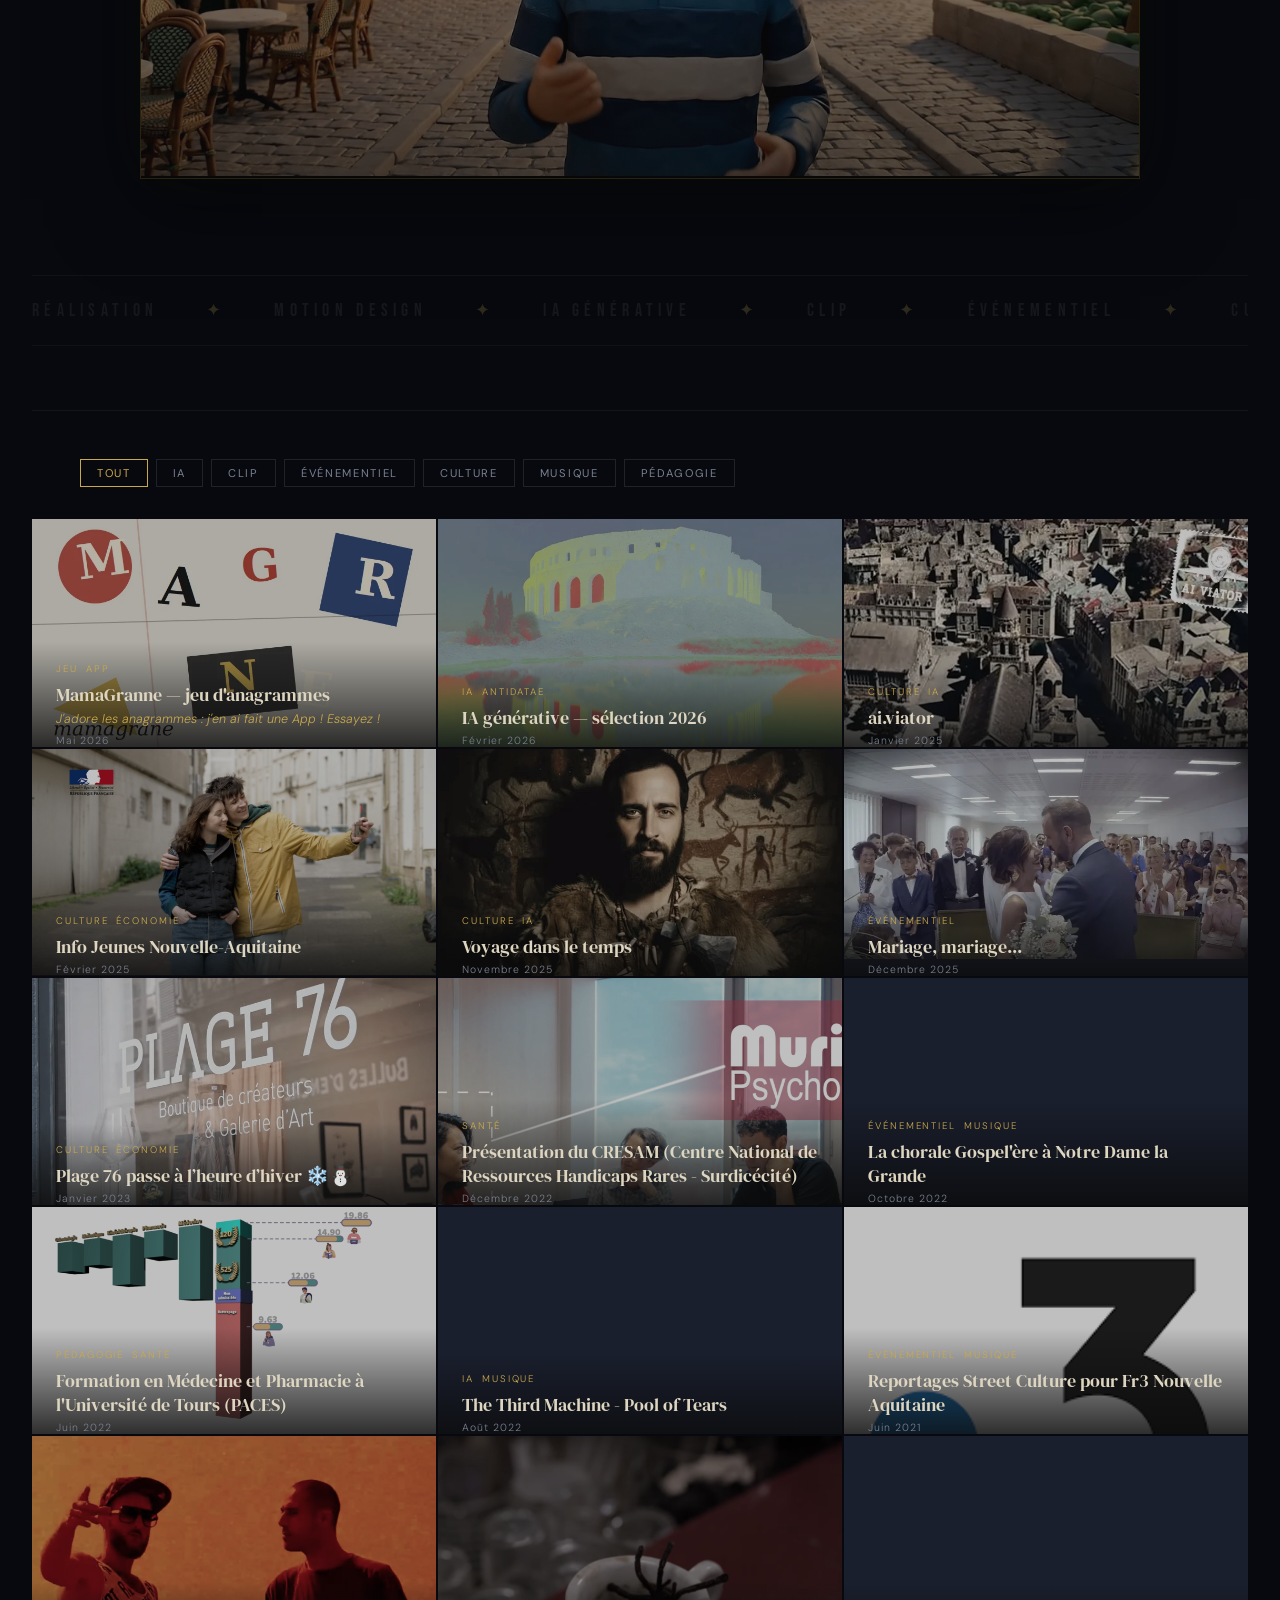
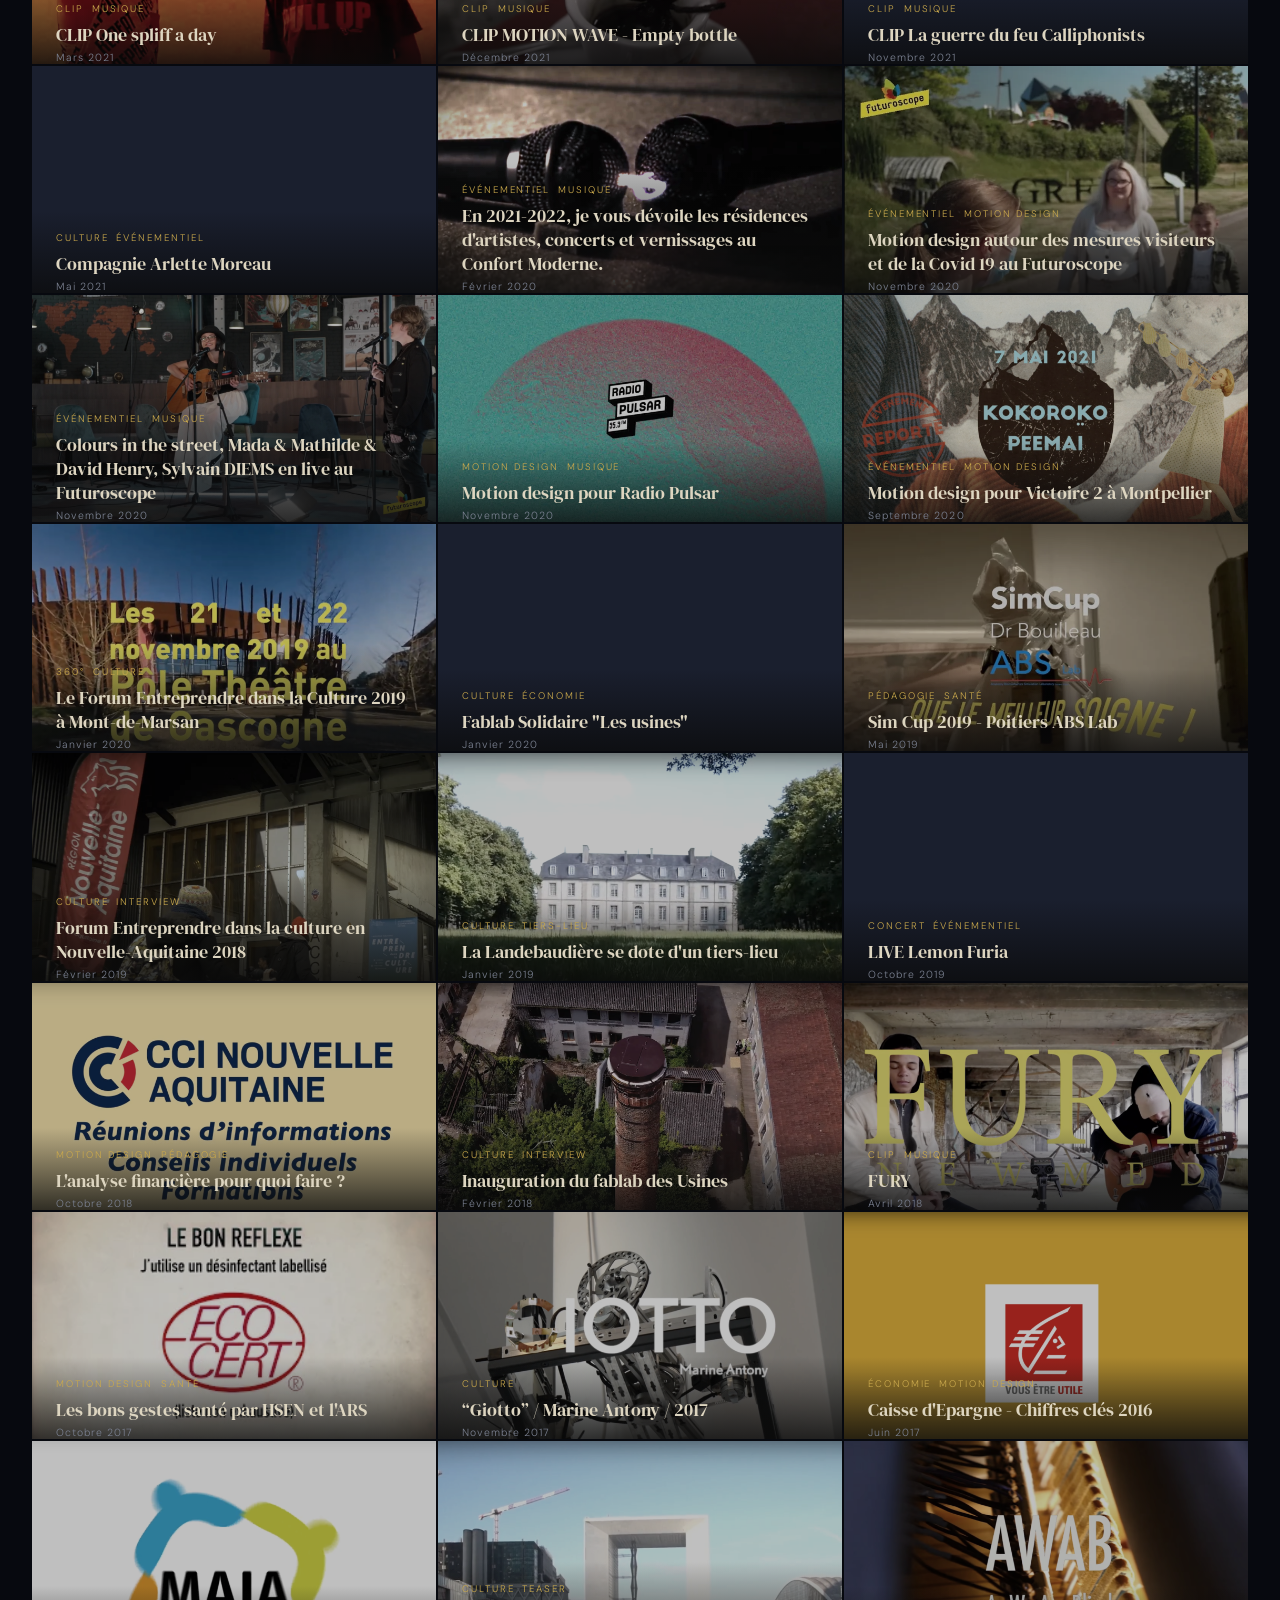
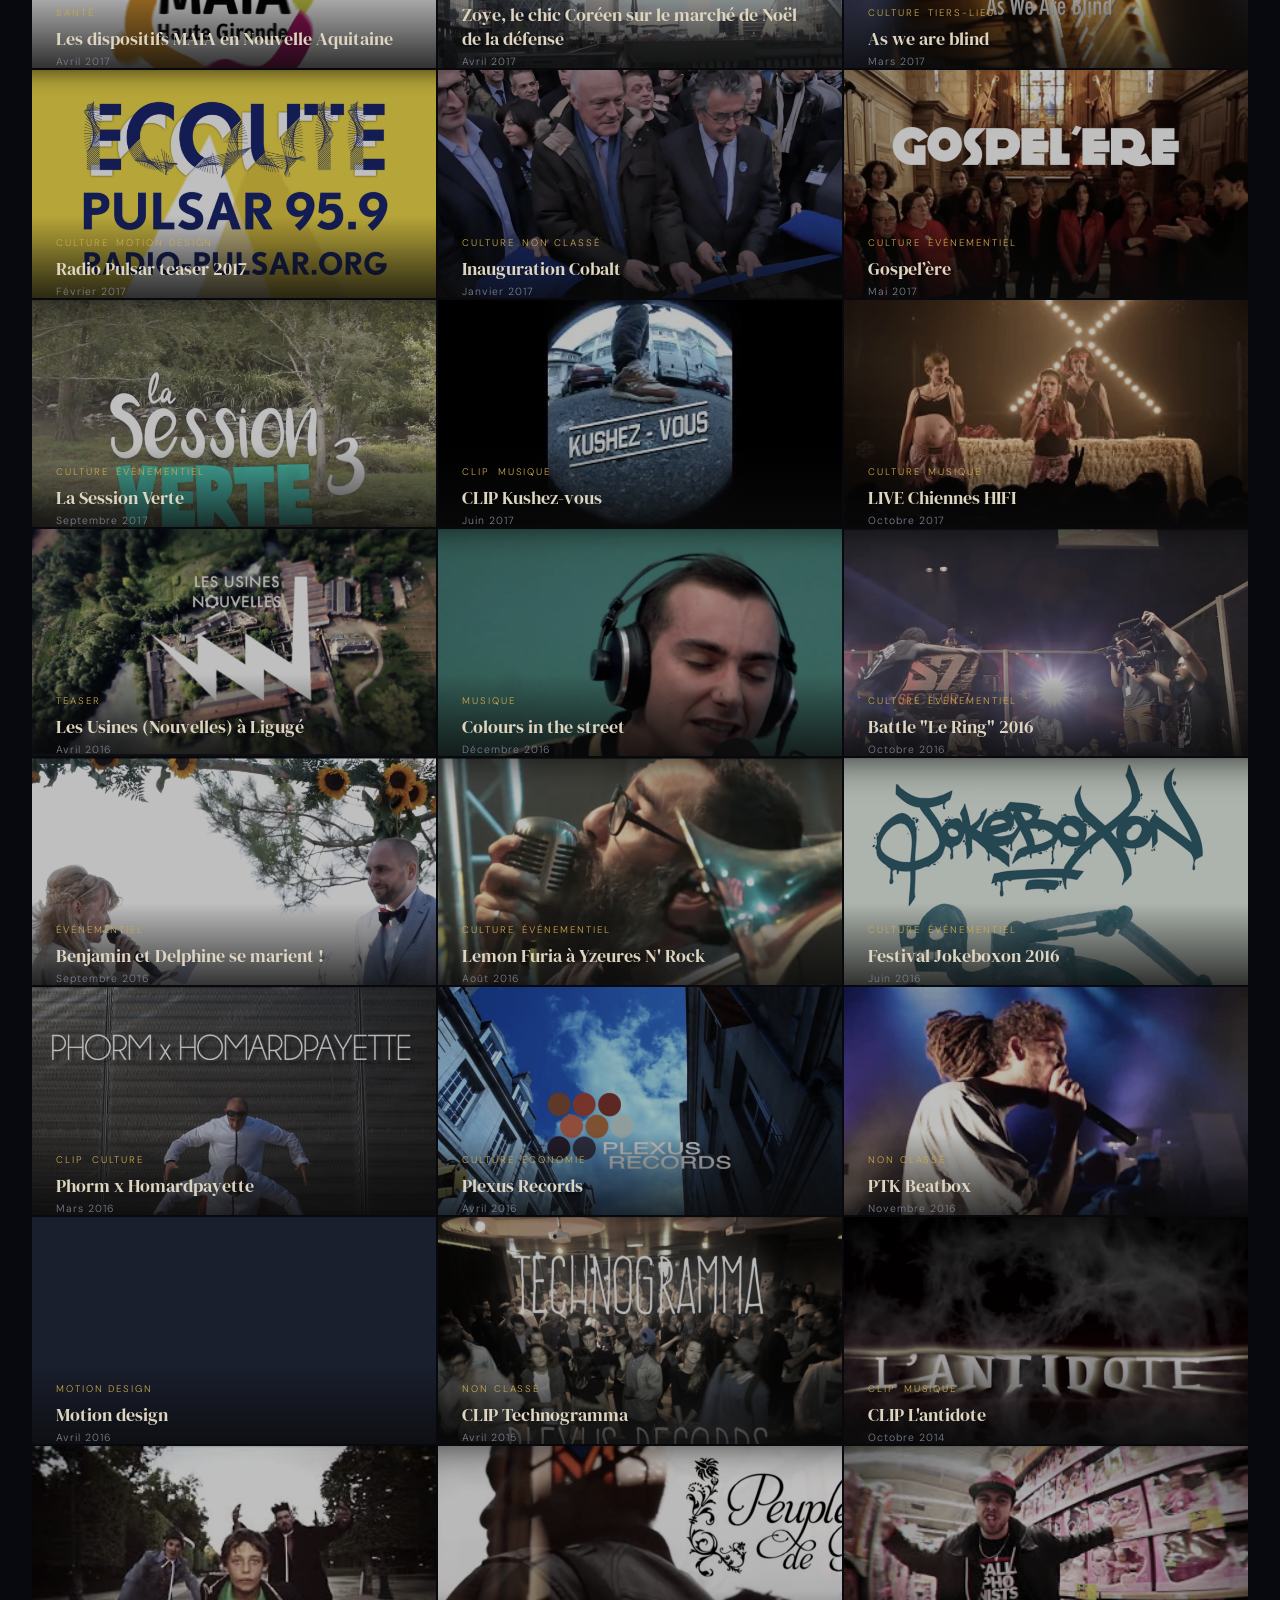
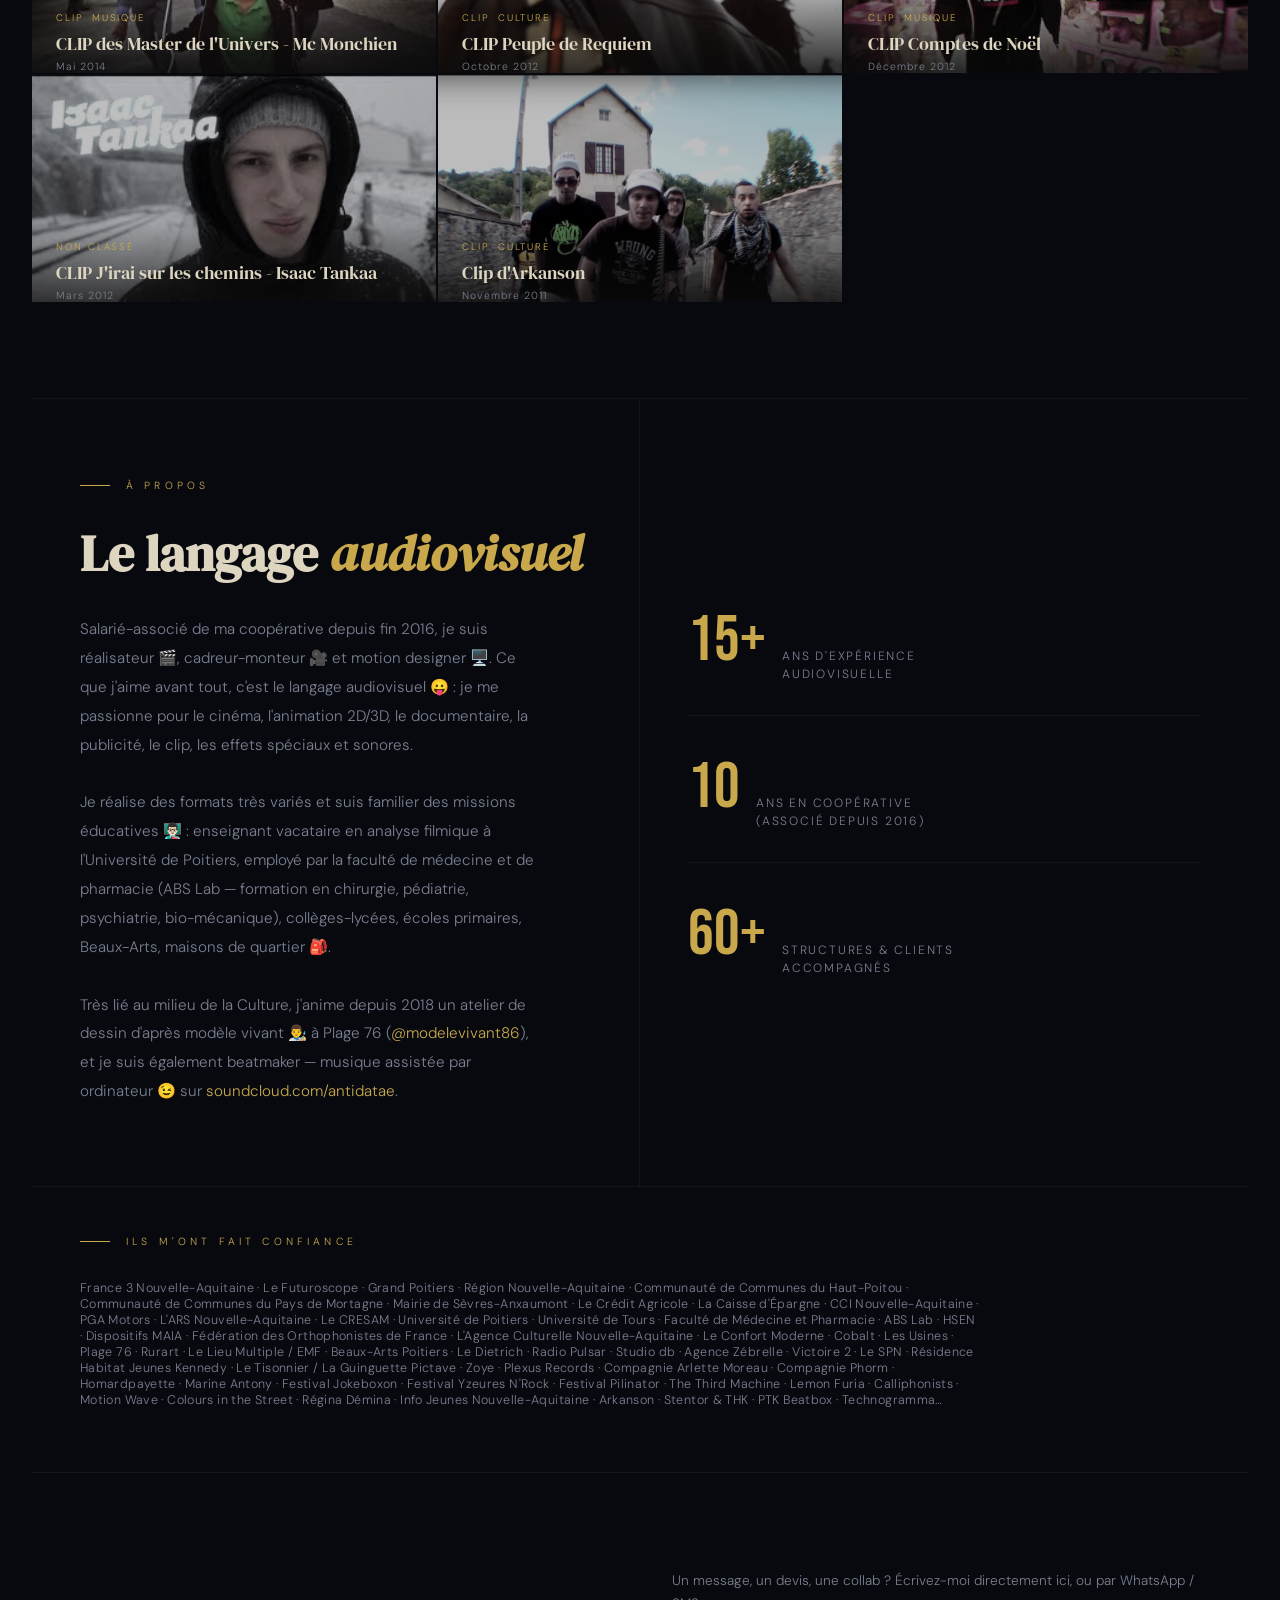
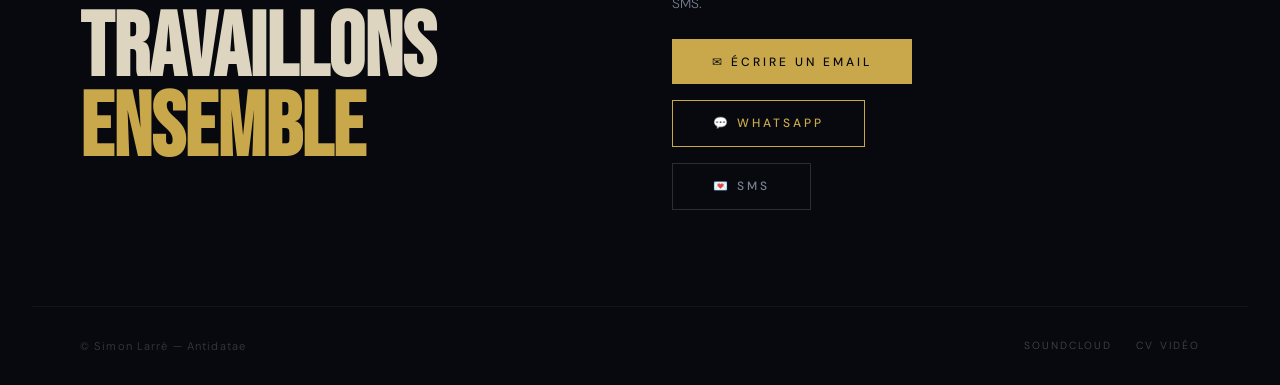
==== commit df968f9c: "modale webapp plein ecran mobile + cache-buster mamagrane" ====
--- a/index.html
+++ b/index.html
@@ -822,7 +822,7 @@
 
   <div class="grid" id="grid">
 
-    <div class="card" data-cats="ia" data-type="webapp" data-title="MamaGranne — jeu d'anagrammes" data-url="https://snack.expo.dev/@similarr/mamagrane" data-desc="J'adore les anagrammes : j'en ai fait une App ! Essayez !" data-date="Mai 2026" data-app="mamagrane/" data-preview-type="letters">
+    <div class="card" data-cats="ia" data-type="webapp" data-title="MamaGranne — jeu d'anagrammes" data-url="https://snack.expo.dev/@similarr/mamagrane" data-desc="J'adore les anagrammes : j'en ai fait une App ! Essayez !" data-date="Mai 2026" data-app="mamagrane/?v=3" data-preview-type="letters">
       <div class="card-thumb"><img class="card-img" src="MINIATURE/mamagrane.webp" alt="MamaGranne" loading="lazy" onerror="this.onerror=null;this.style.opacity=0"></div>
       <div class="play-icon">▶</div>
       <div class="card-bottom">
@@ -1683,6 +1683,13 @@
     // Cible finale : grand format centré, qui respecte l'écran
     function fit() {
       const vw = window.innerWidth, vh = window.innerHeight;
+      // Webapp sur mobile : plein ecran bord a bord (fini les bandes noires)
+      if (type === 'webapp' && vw <= 700) {
+        box.style.top = '0px'; box.style.left = '0px';
+        box.style.width = vw + 'px'; box.style.height = vh + 'px';
+        box.style.borderRadius = '0px';
+        return;
+      }
       let w = Math.min(vw * 0.9, maxW);
       let h = w / ratio;
       if (h > vh * 0.9) { h = vh * 0.9; w = h * ratio; }
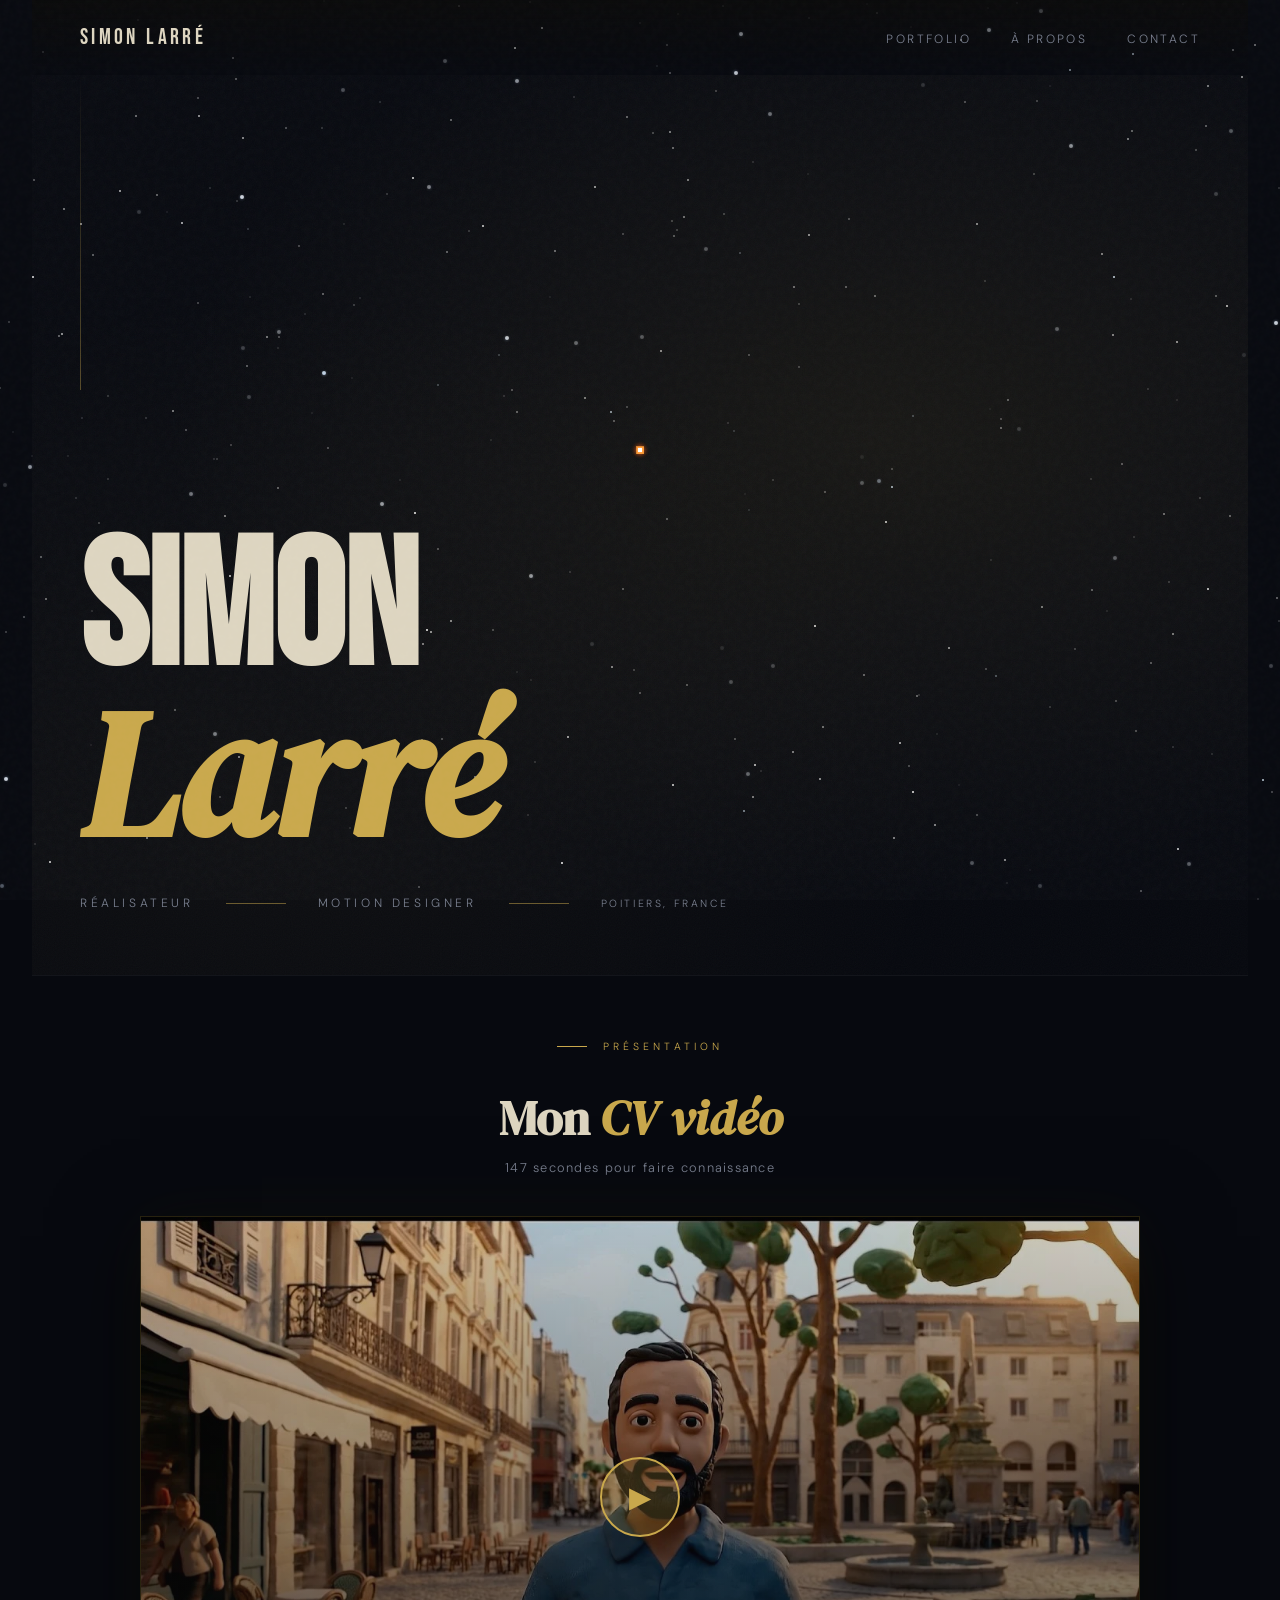
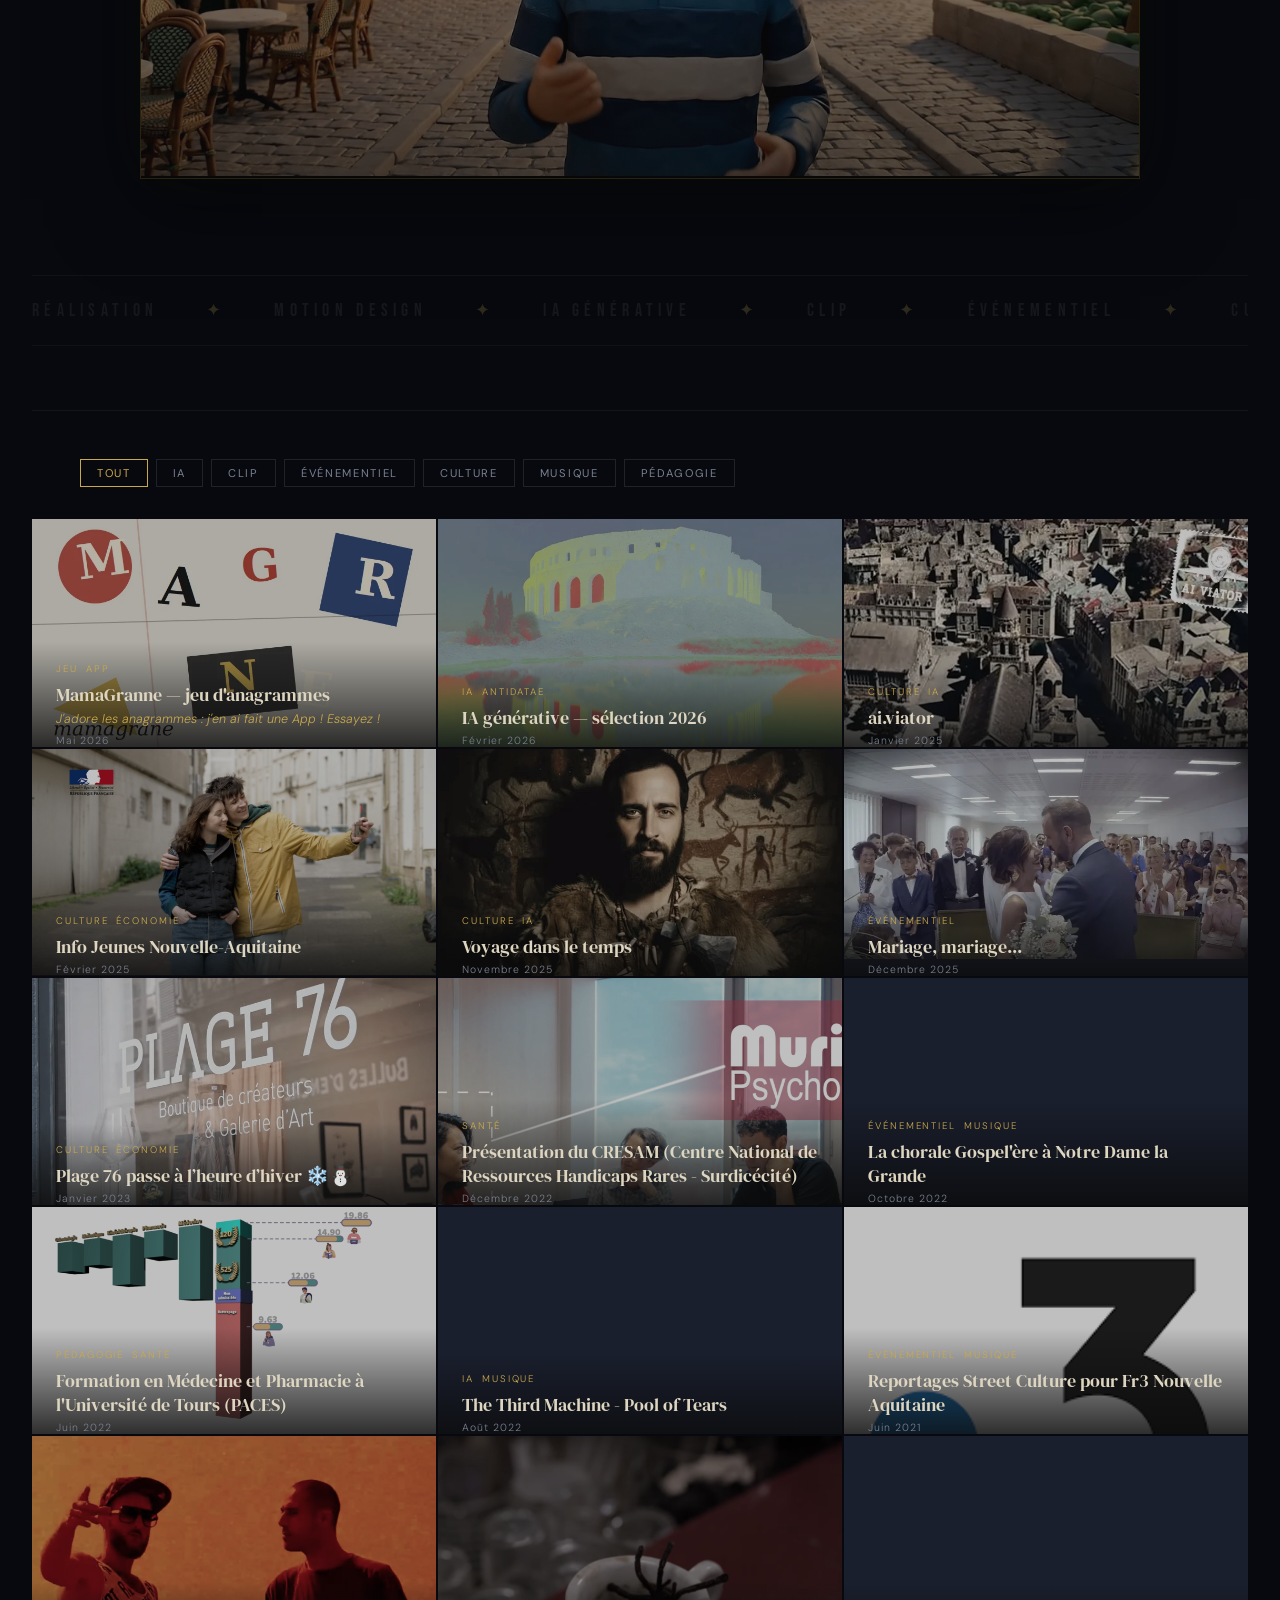
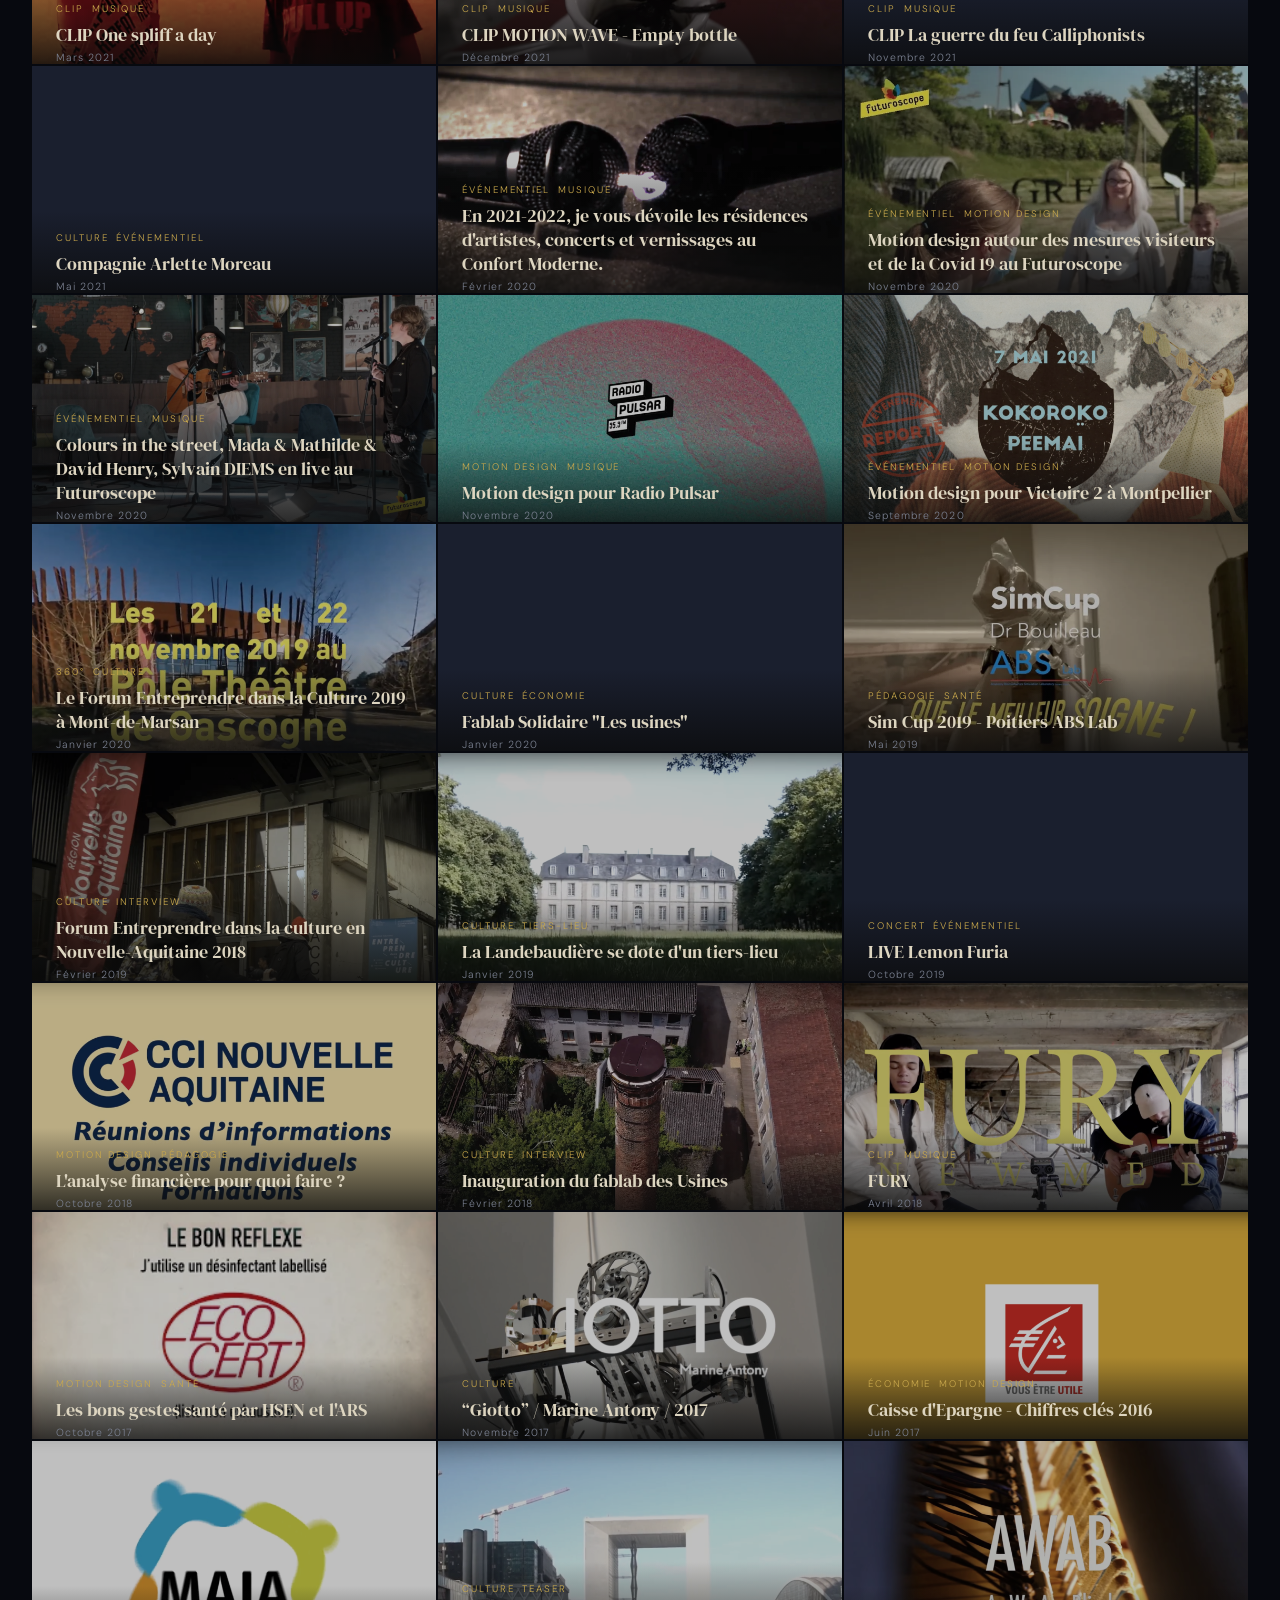
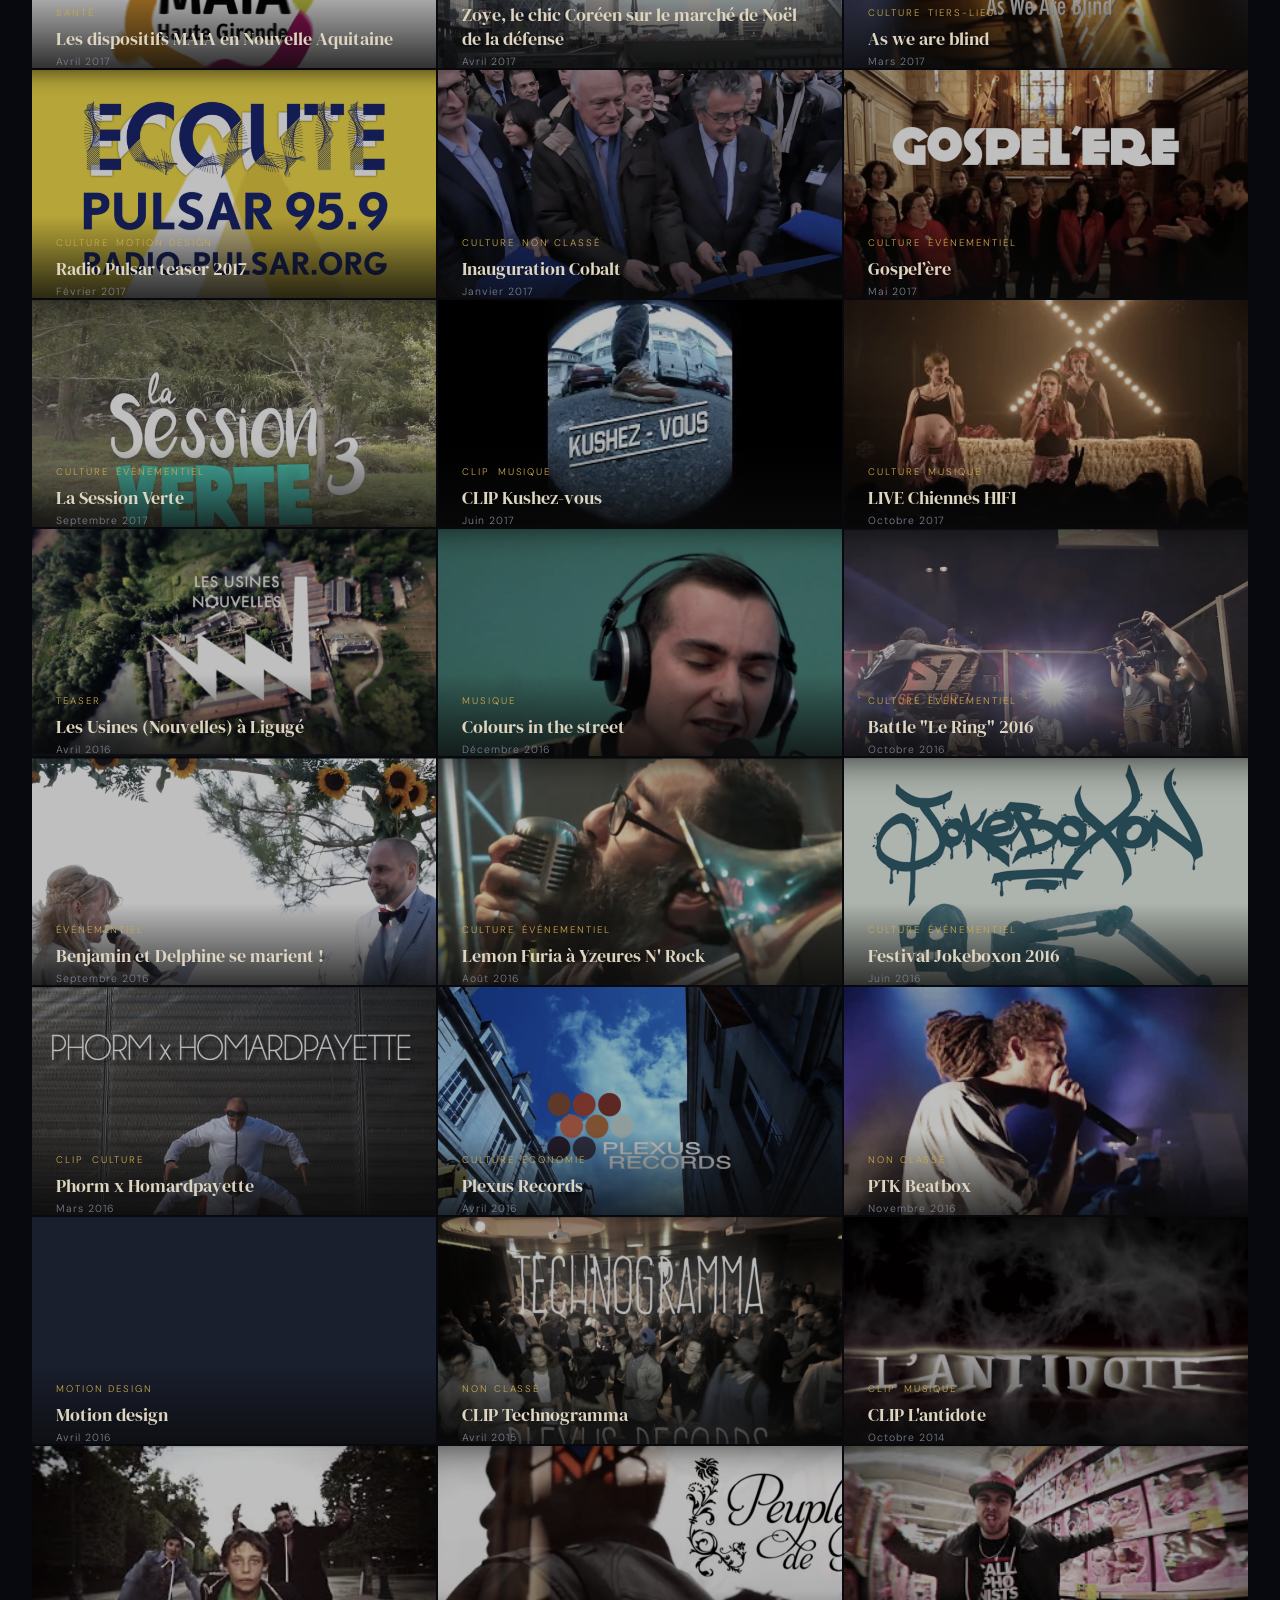
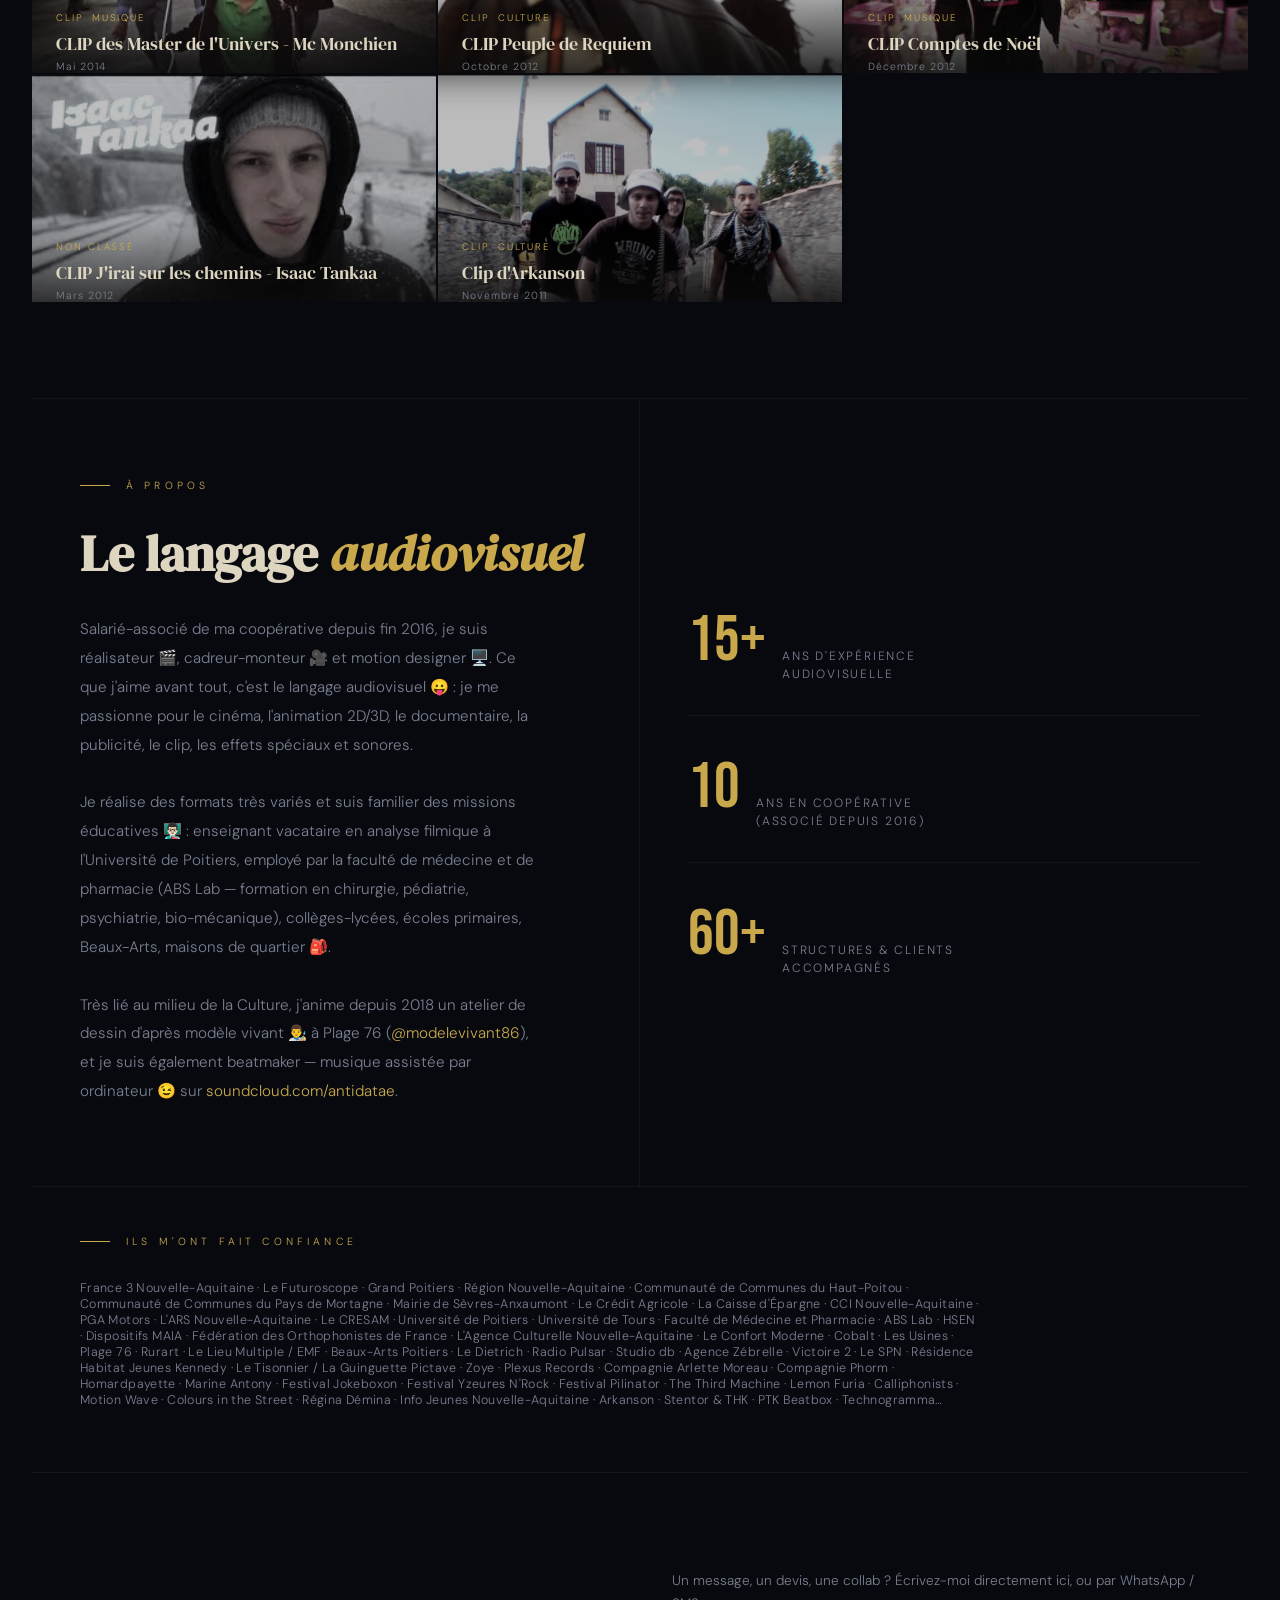
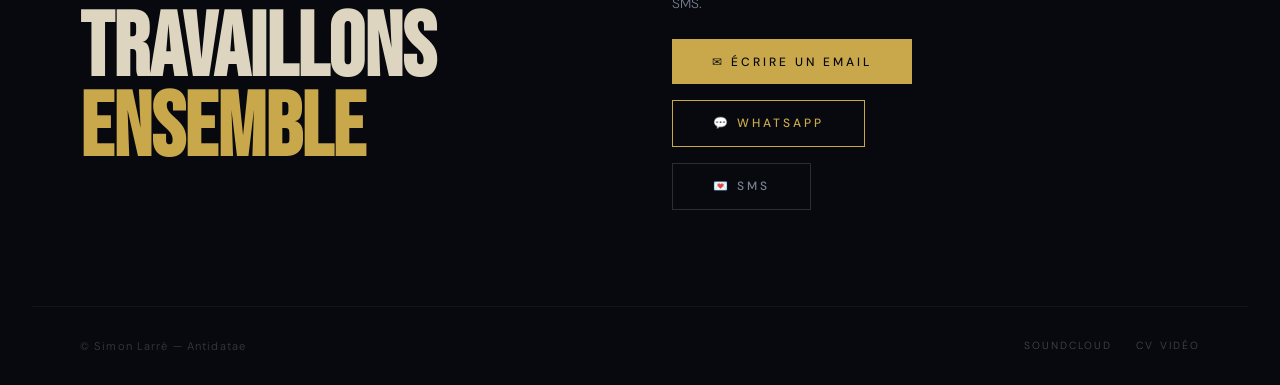
==== commit bd672d9a: "deploy final bandeau + bump v8" ====
--- a/index.html
+++ b/index.html
@@ -822,7 +822,7 @@
 
   <div class="grid" id="grid">
 
-    <div class="card" data-cats="ia" data-type="webapp" data-title="MamaGranne — jeu d'anagrammes" data-url="https://snack.expo.dev/@similarr/mamagrane" data-desc="J'adore les anagrammes : j'en ai fait une App ! Essayez !" data-date="Mai 2026" data-app="mamagrane/?v=3" data-preview-type="letters">
+    <div class="card" data-cats="ia" data-type="webapp" data-title="MamaGranne — jeu d'anagrammes" data-url="https://snack.expo.dev/@similarr/mamagrane" data-desc="J'adore les anagrammes : j'en ai fait une App ! Essayez !" data-date="Mai 2026" data-app="mamagrane/?v=8" data-preview-type="letters">
       <div class="card-thumb"><img class="card-img" src="MINIATURE/mamagrane.webp" alt="MamaGranne" loading="lazy" onerror="this.onerror=null;this.style.opacity=0"></div>
       <div class="play-icon">▶</div>
       <div class="card-bottom">
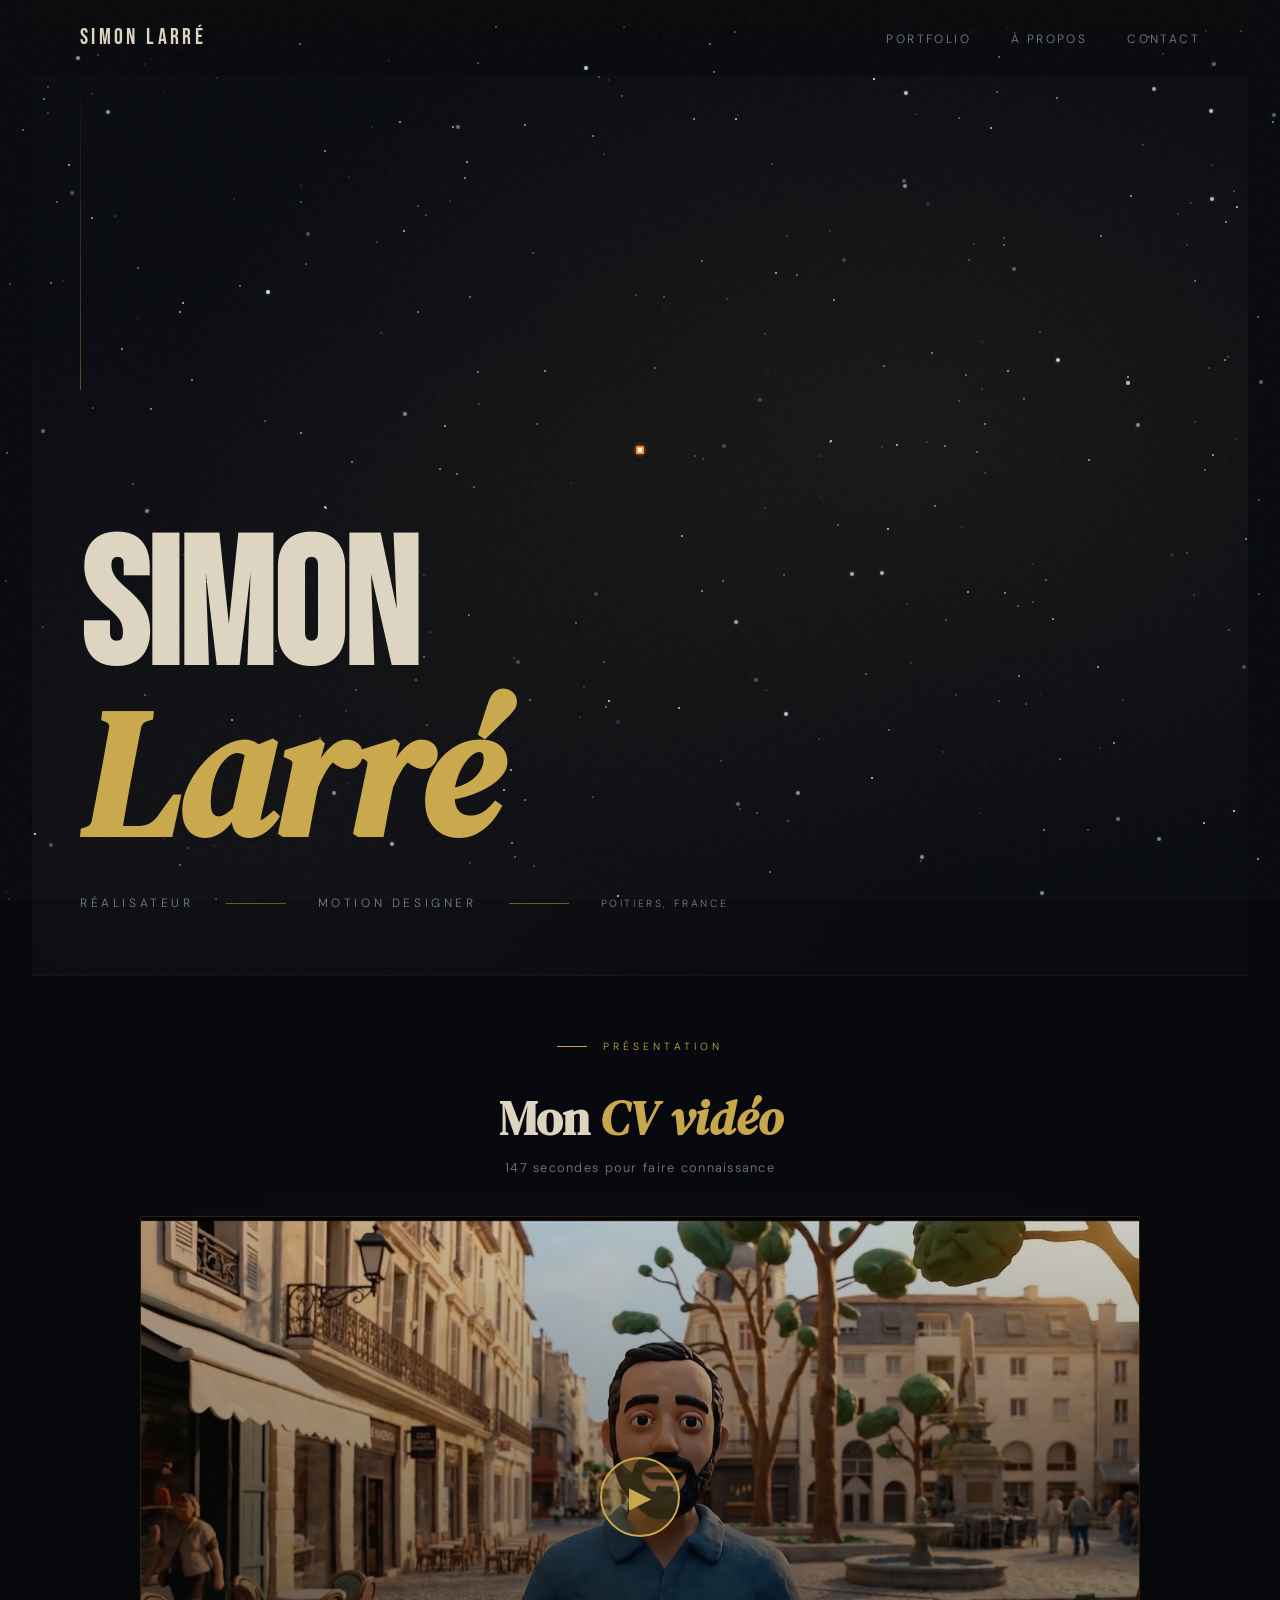
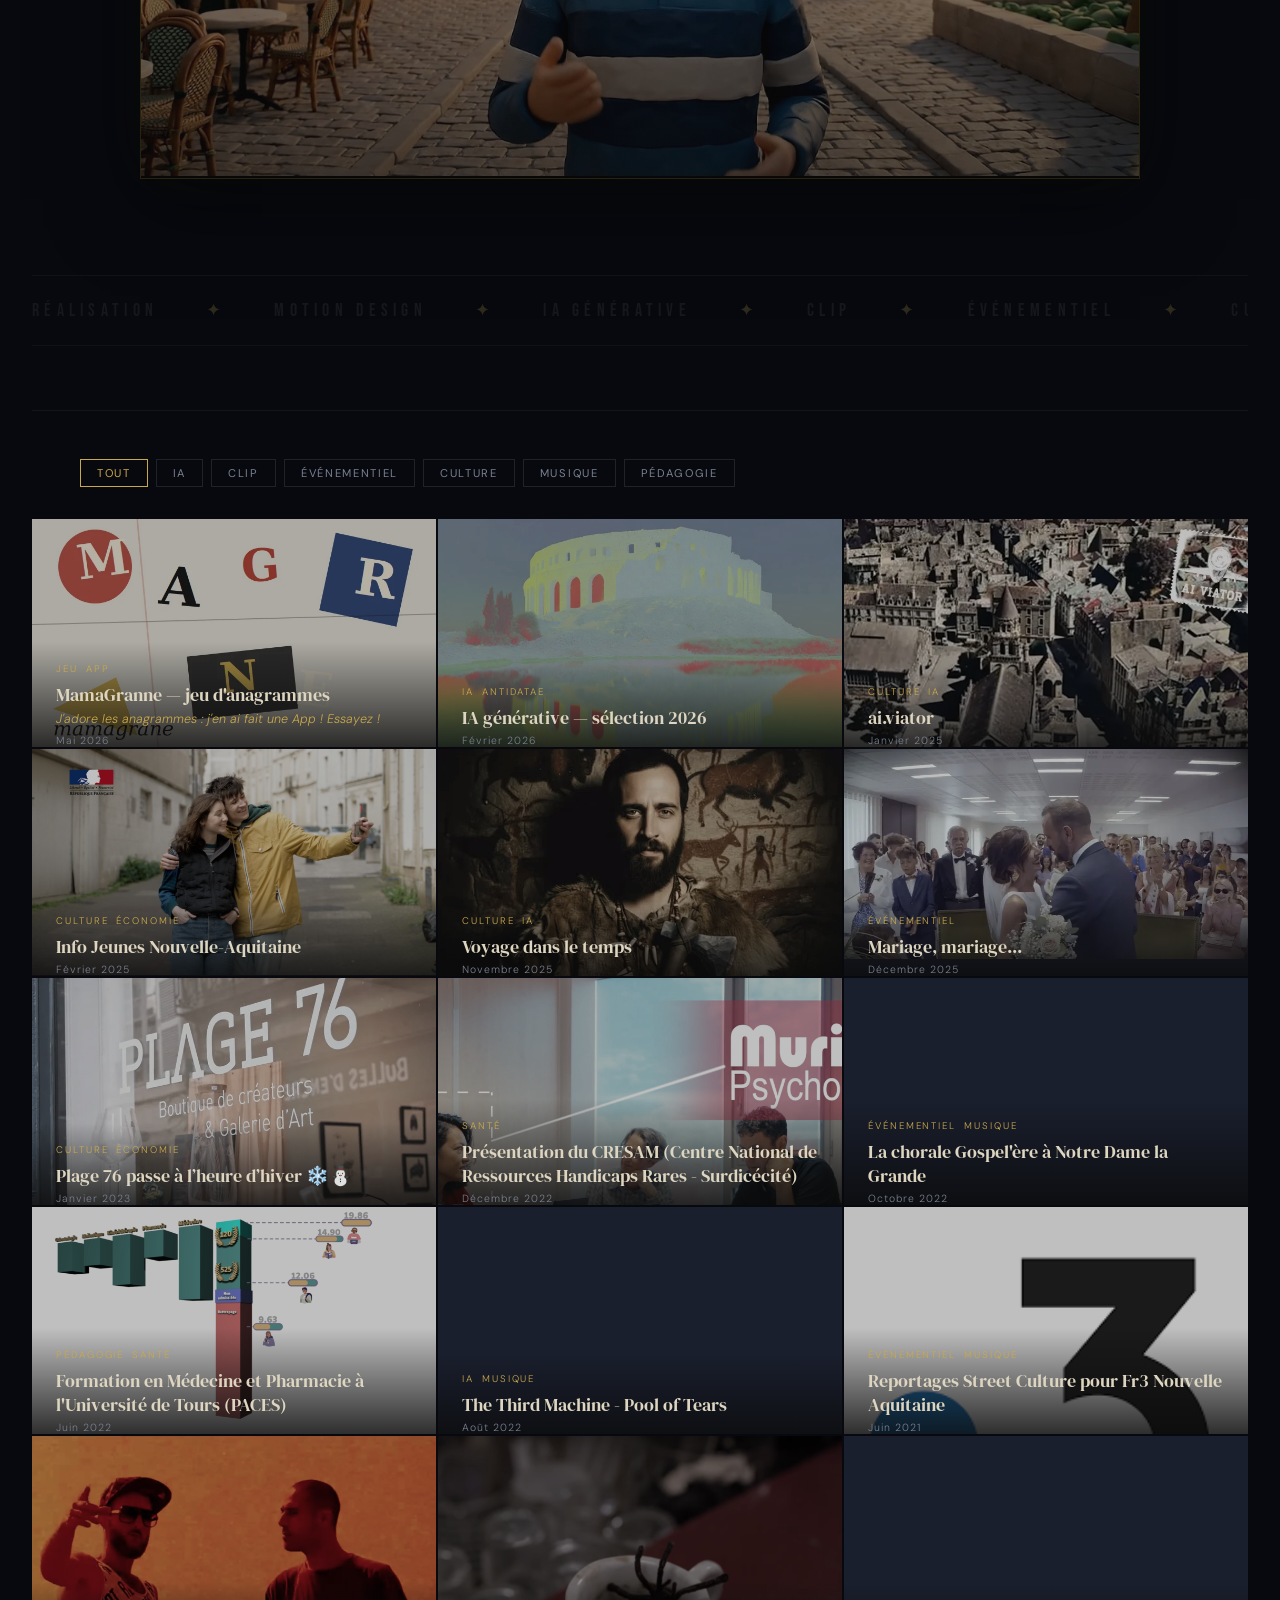
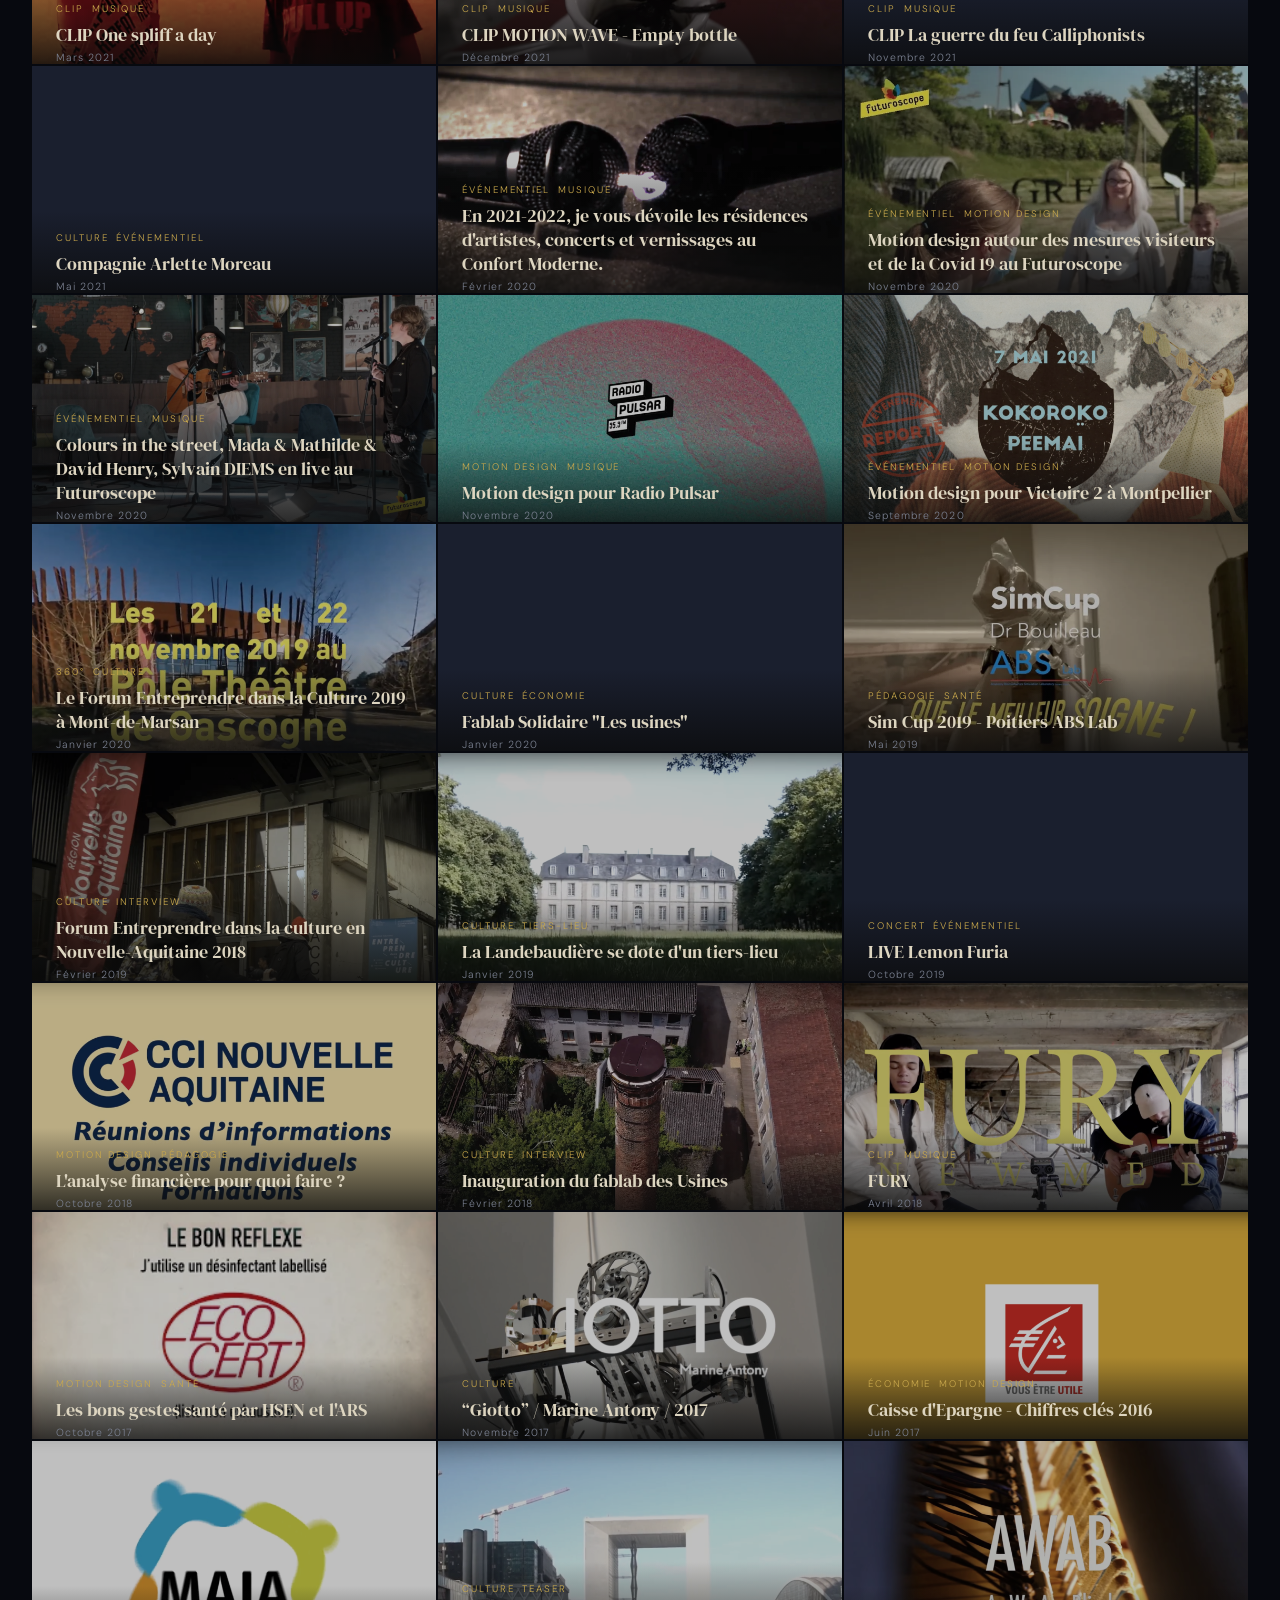
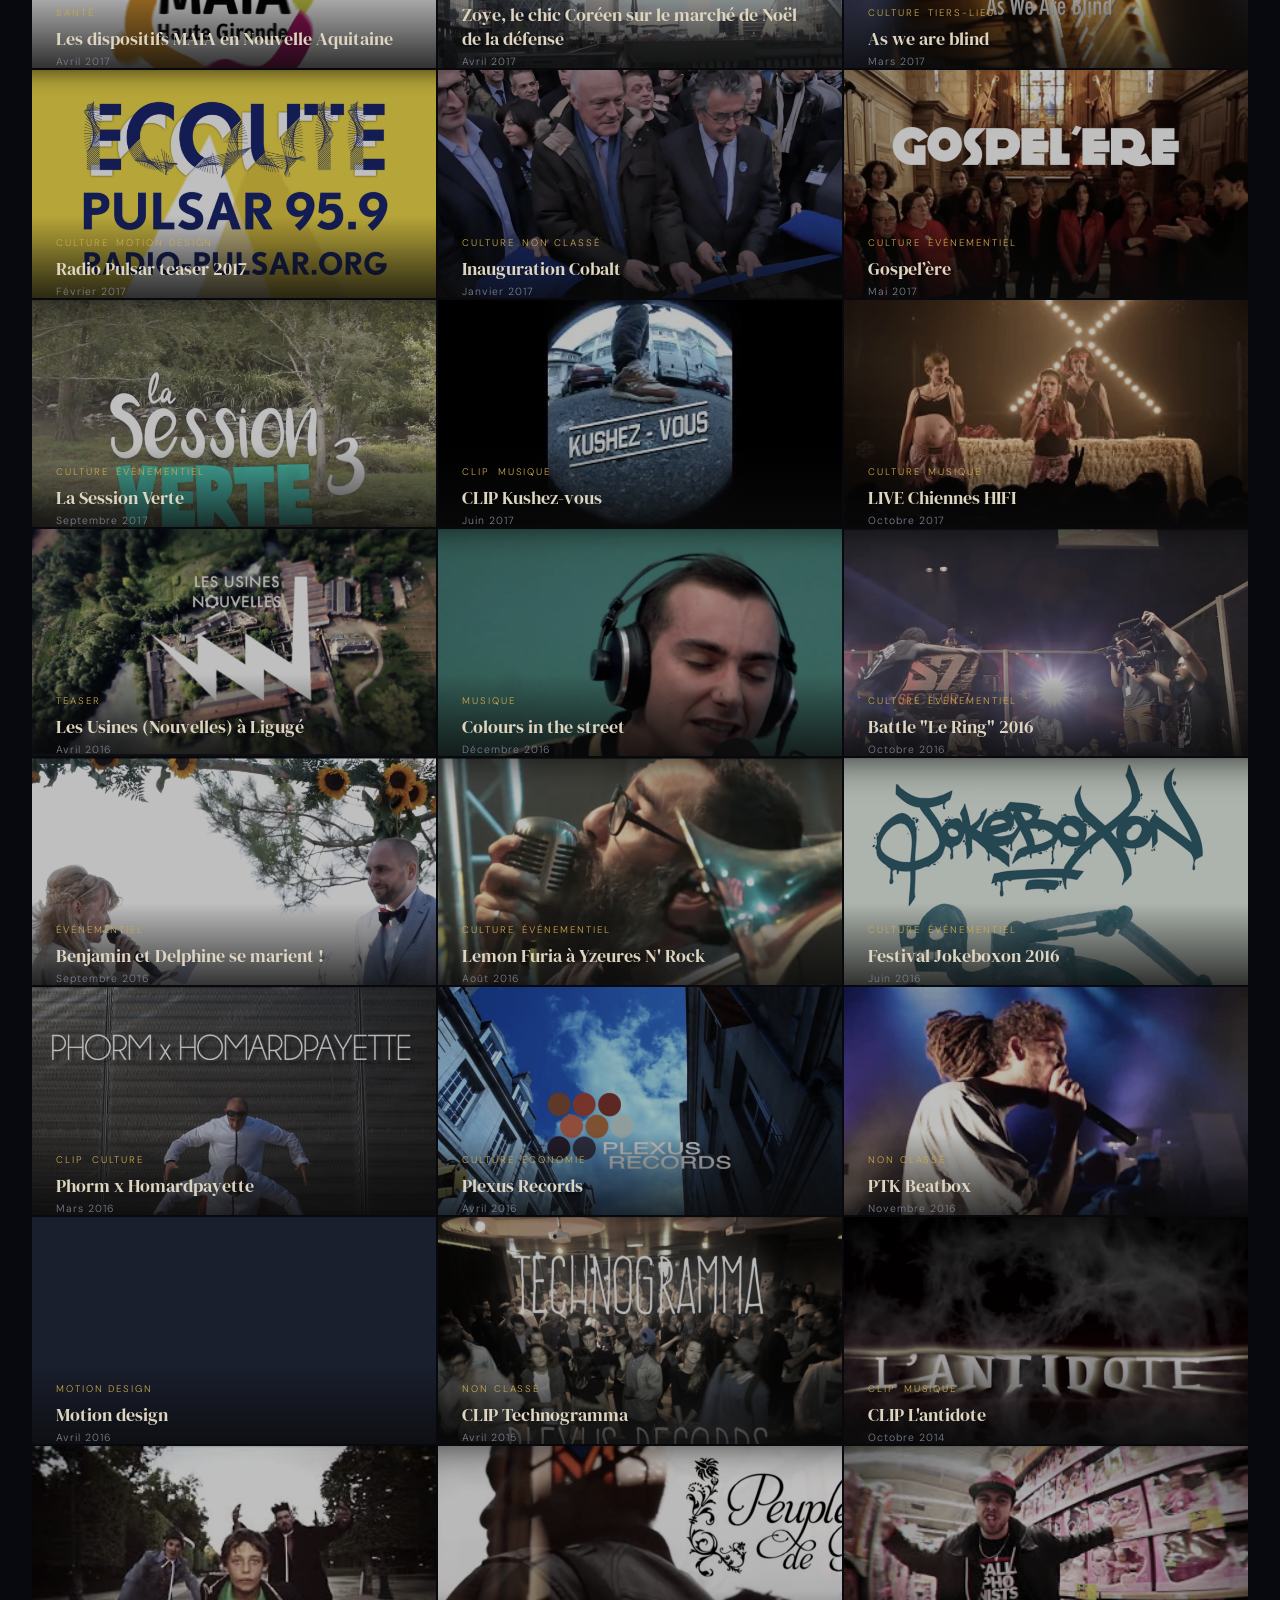
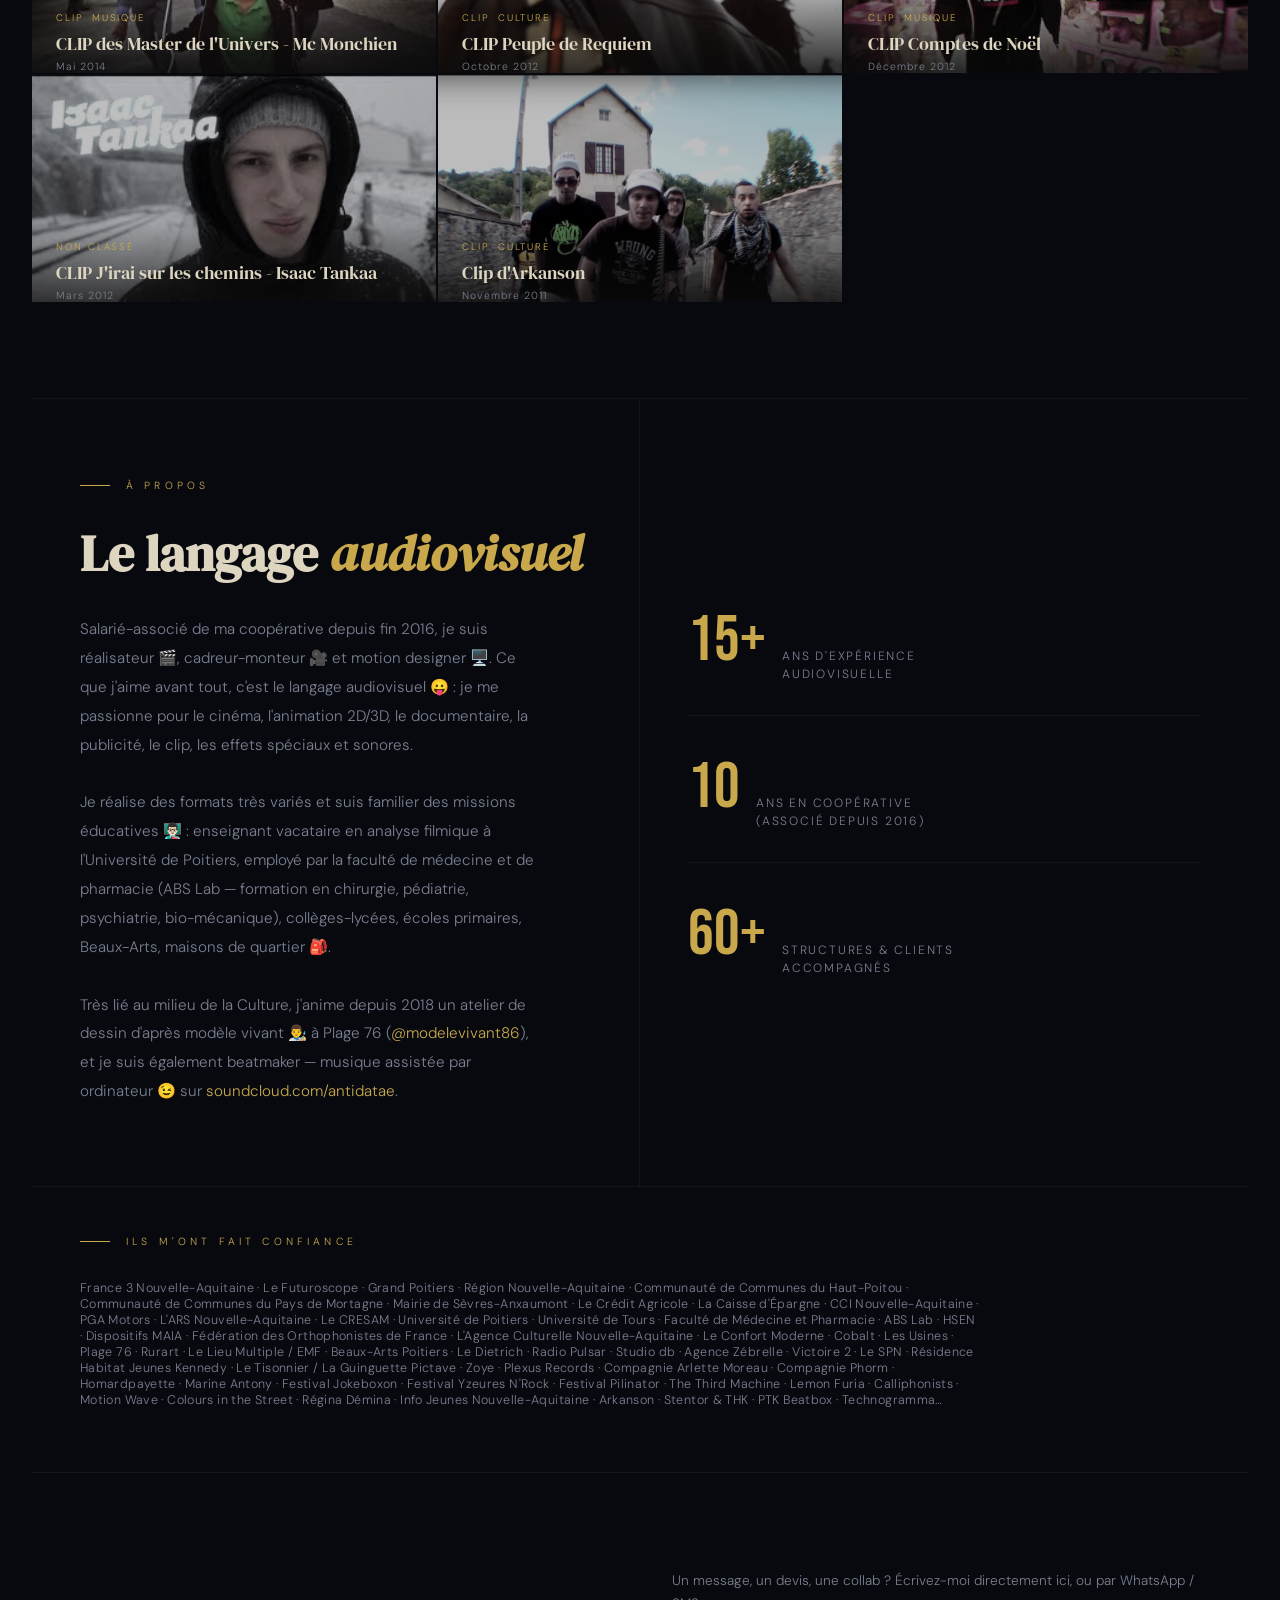
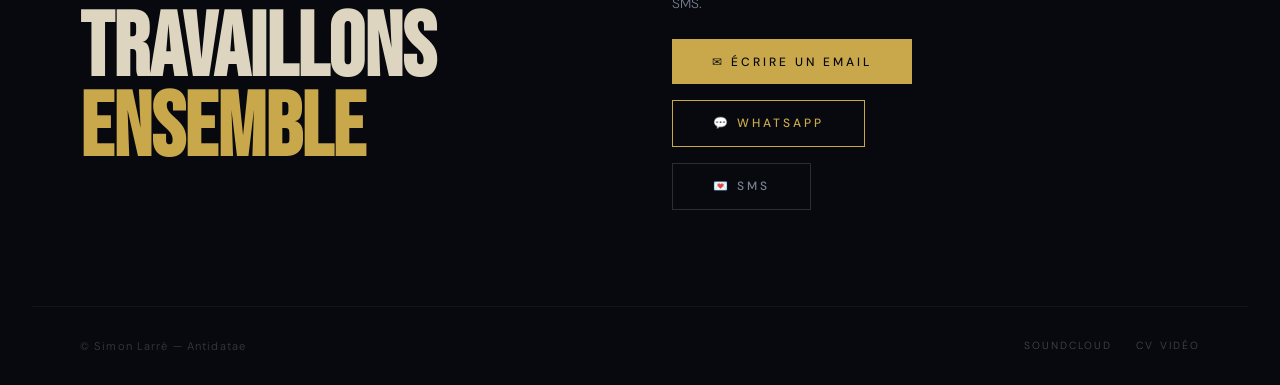
==== commit ffdd1766: "bandeau adaptatif petit ecran" ====
--- a/index.html
+++ b/index.html
@@ -822,7 +822,7 @@
 
   <div class="grid" id="grid">
 
-    <div class="card" data-cats="ia" data-type="webapp" data-title="MamaGranne — jeu d'anagrammes" data-url="https://snack.expo.dev/@similarr/mamagrane" data-desc="J'adore les anagrammes : j'en ai fait une App ! Essayez !" data-date="Mai 2026" data-app="mamagrane/?v=8" data-preview-type="letters">
+    <div class="card" data-cats="ia" data-type="webapp" data-title="MamaGranne — jeu d'anagrammes" data-url="https://snack.expo.dev/@similarr/mamagrane" data-desc="J'adore les anagrammes : j'en ai fait une App ! Essayez !" data-date="Mai 2026" data-app="mamagrane/?v=9" data-preview-type="letters">
       <div class="card-thumb"><img class="card-img" src="MINIATURE/mamagrane.webp" alt="MamaGranne" loading="lazy" onerror="this.onerror=null;this.style.opacity=0"></div>
       <div class="play-icon">▶</div>
       <div class="card-bottom">
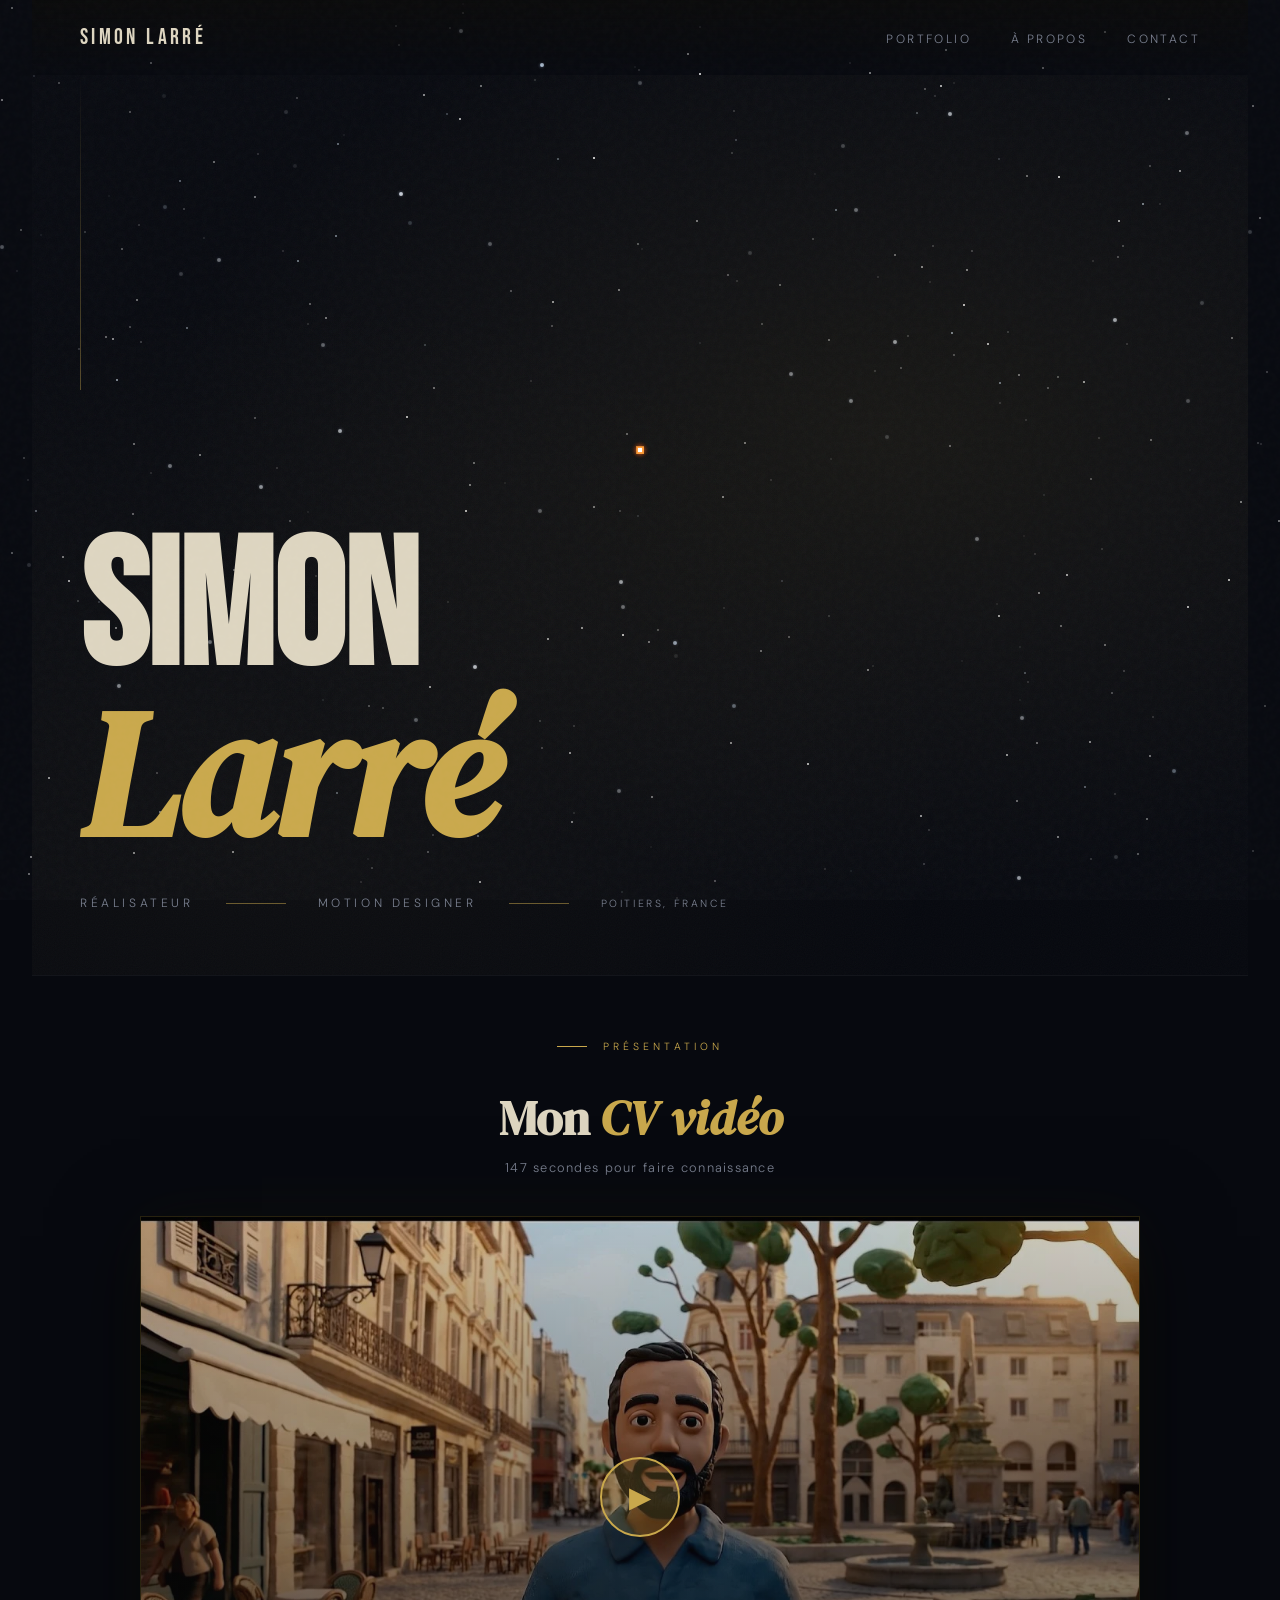
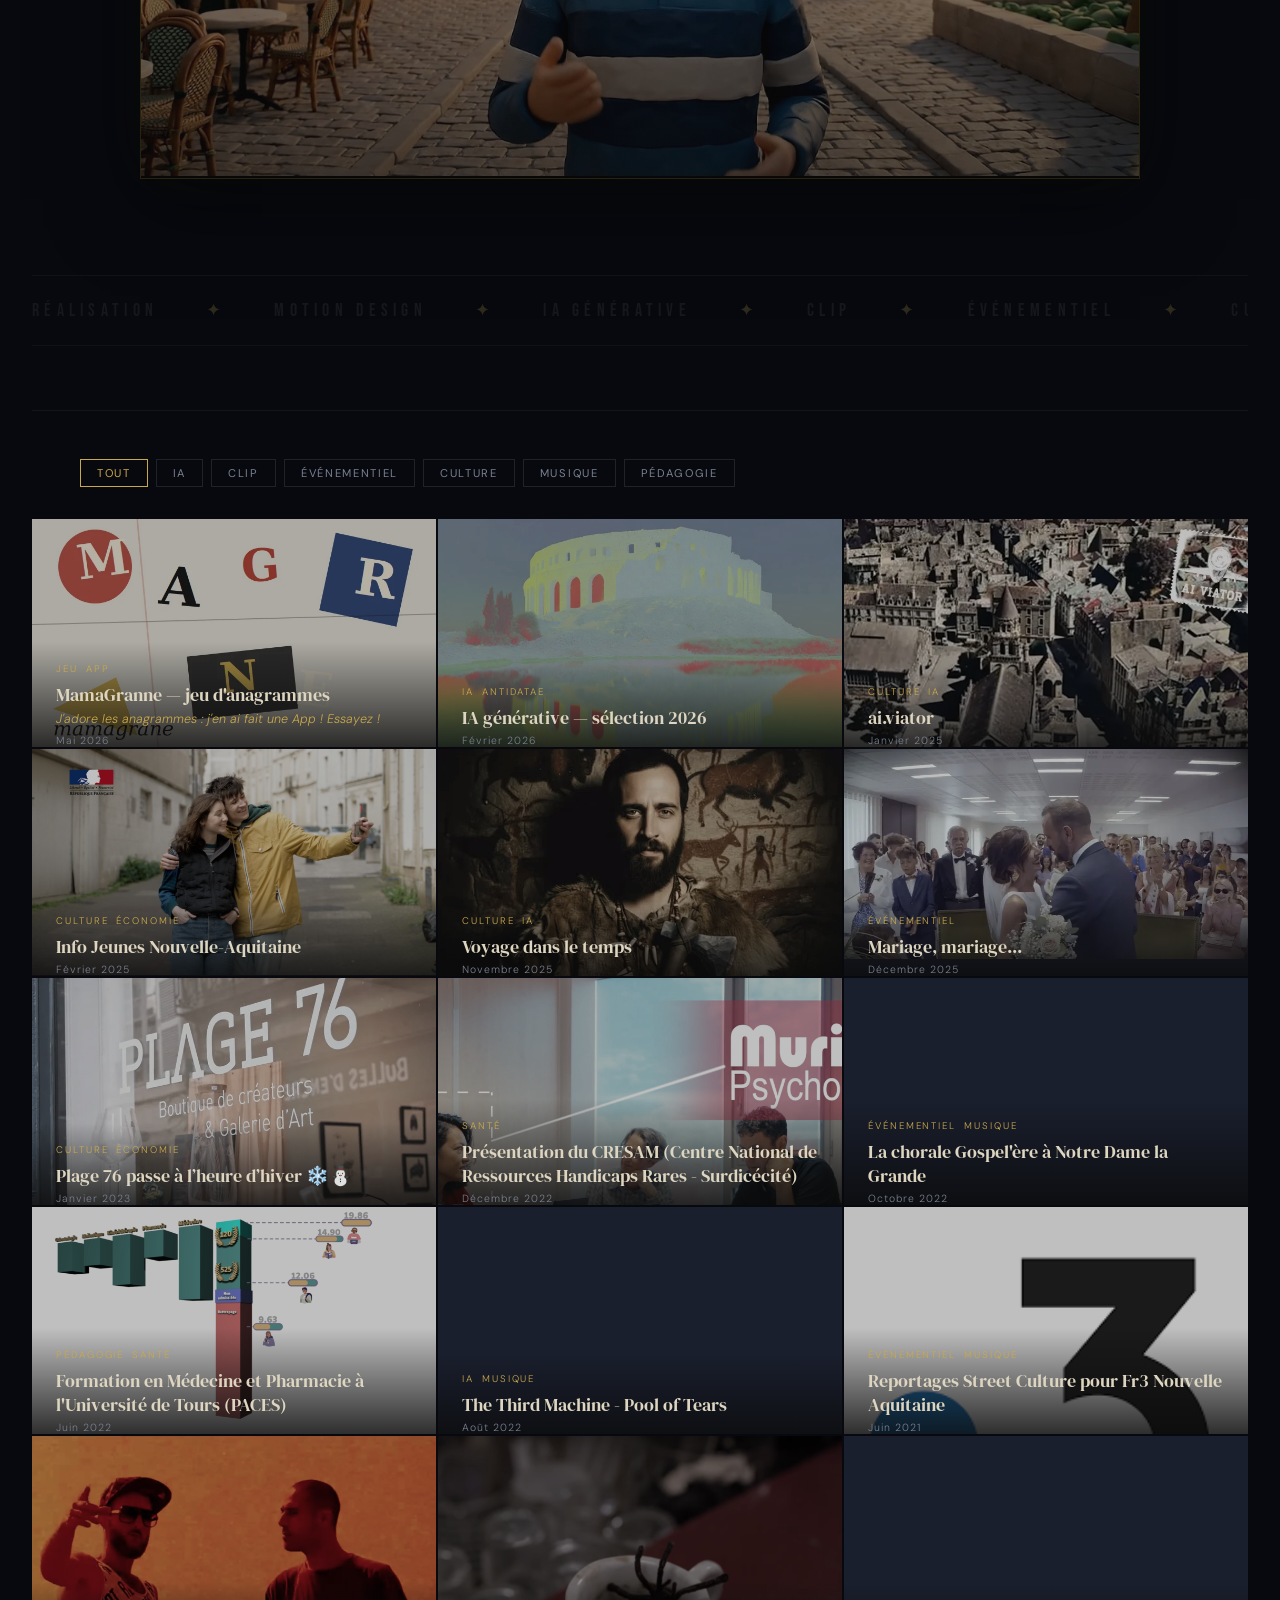
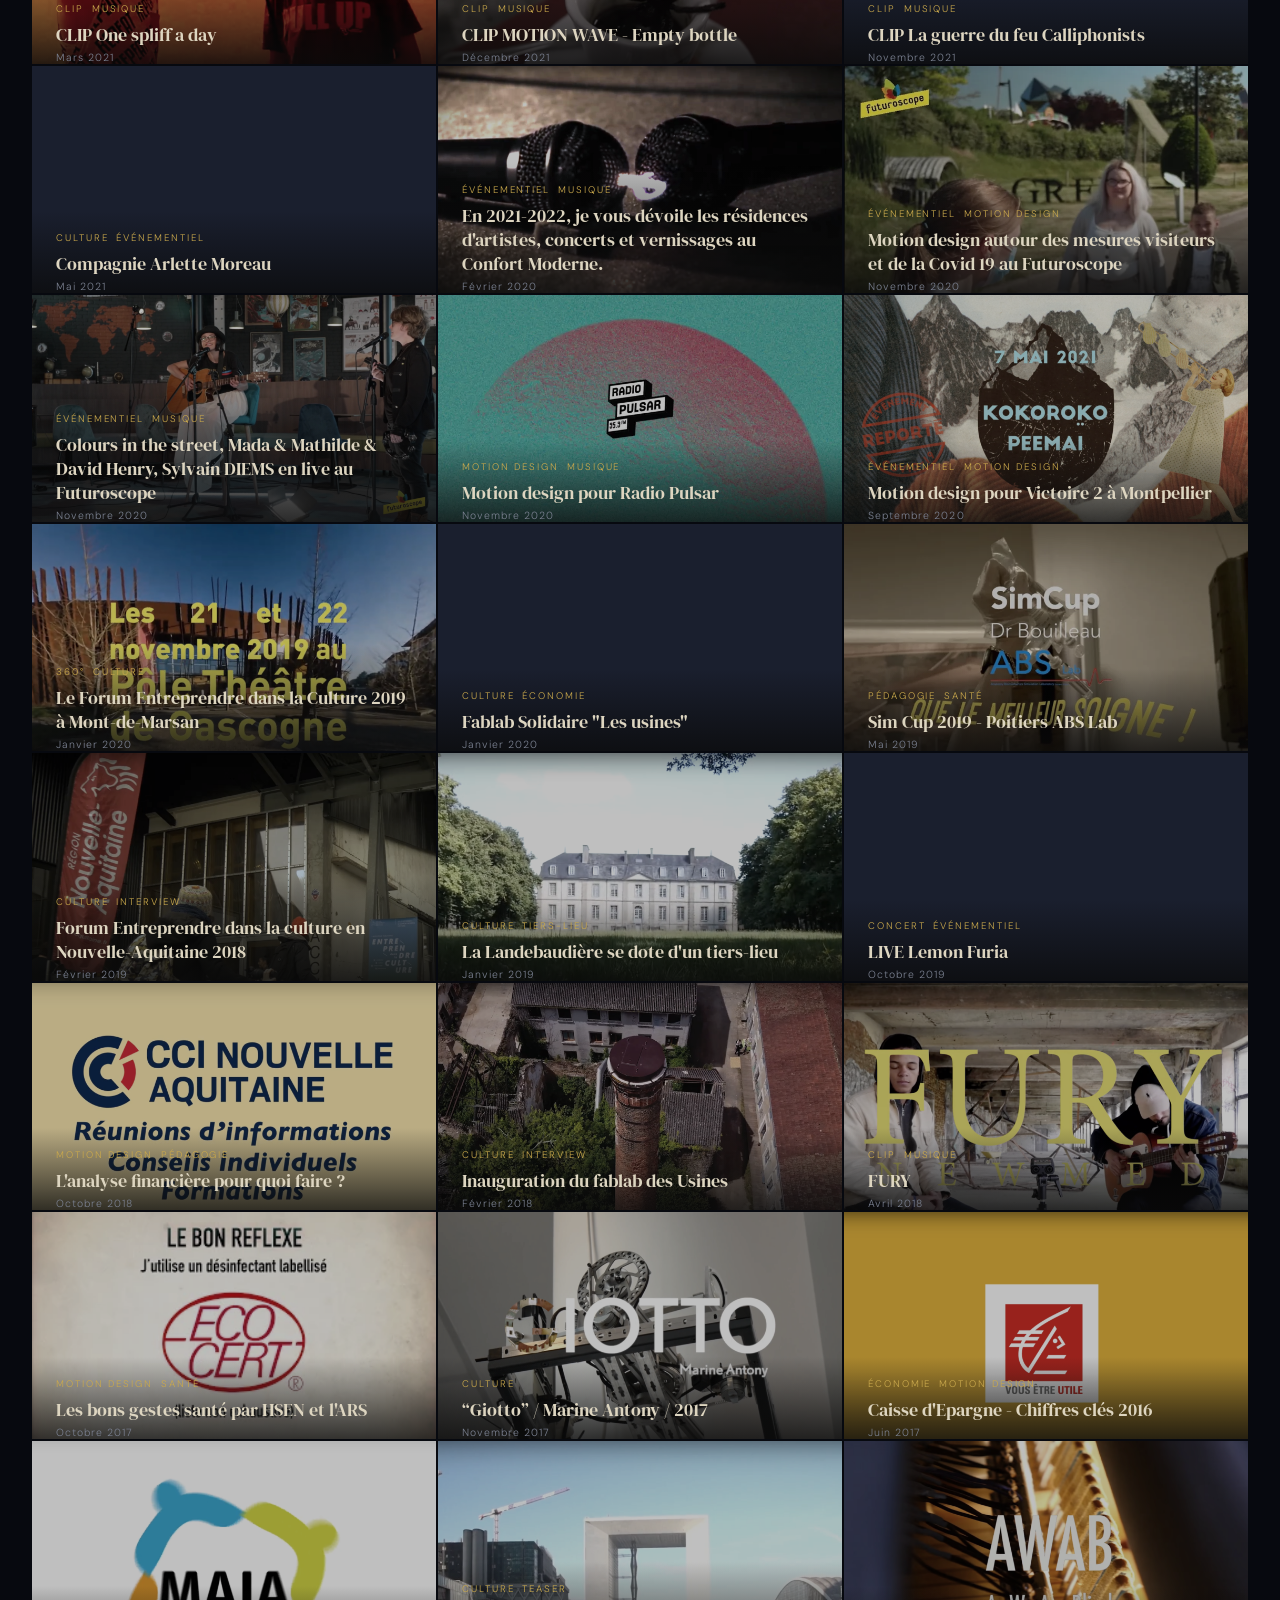
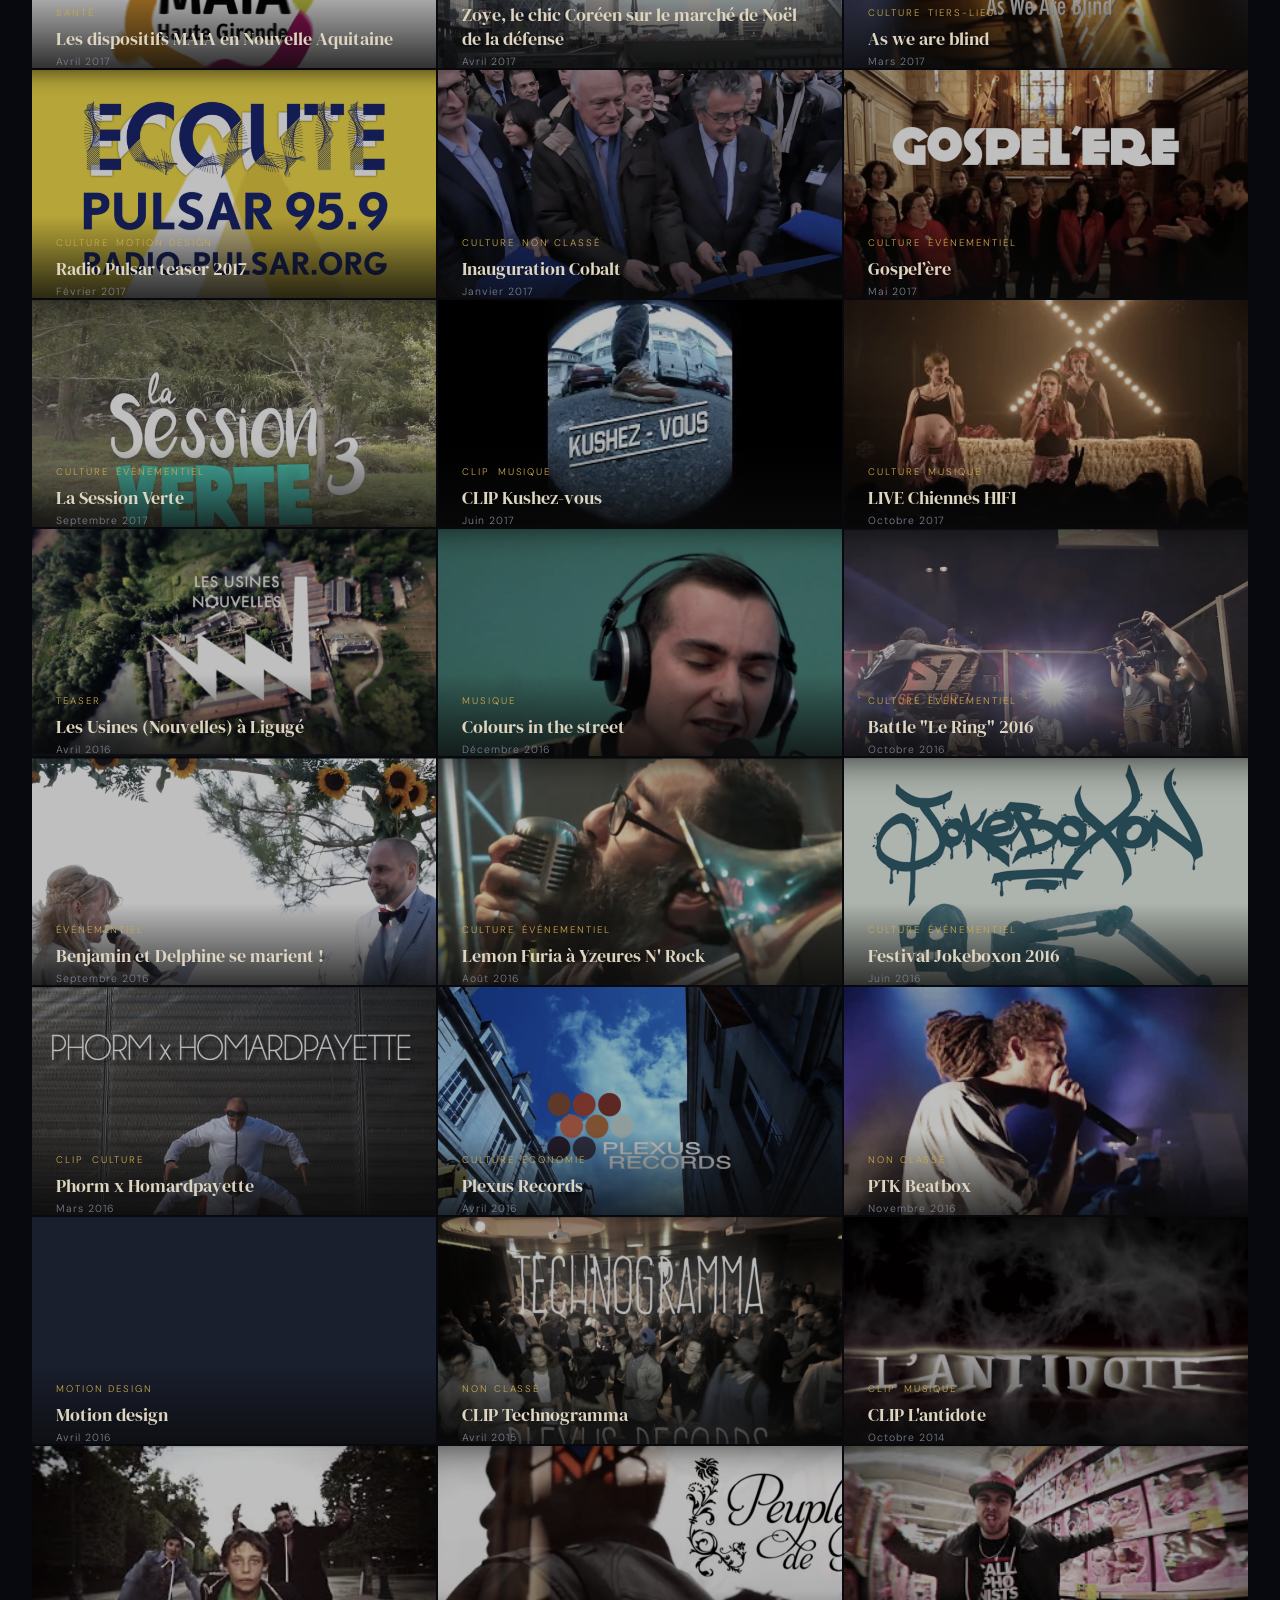
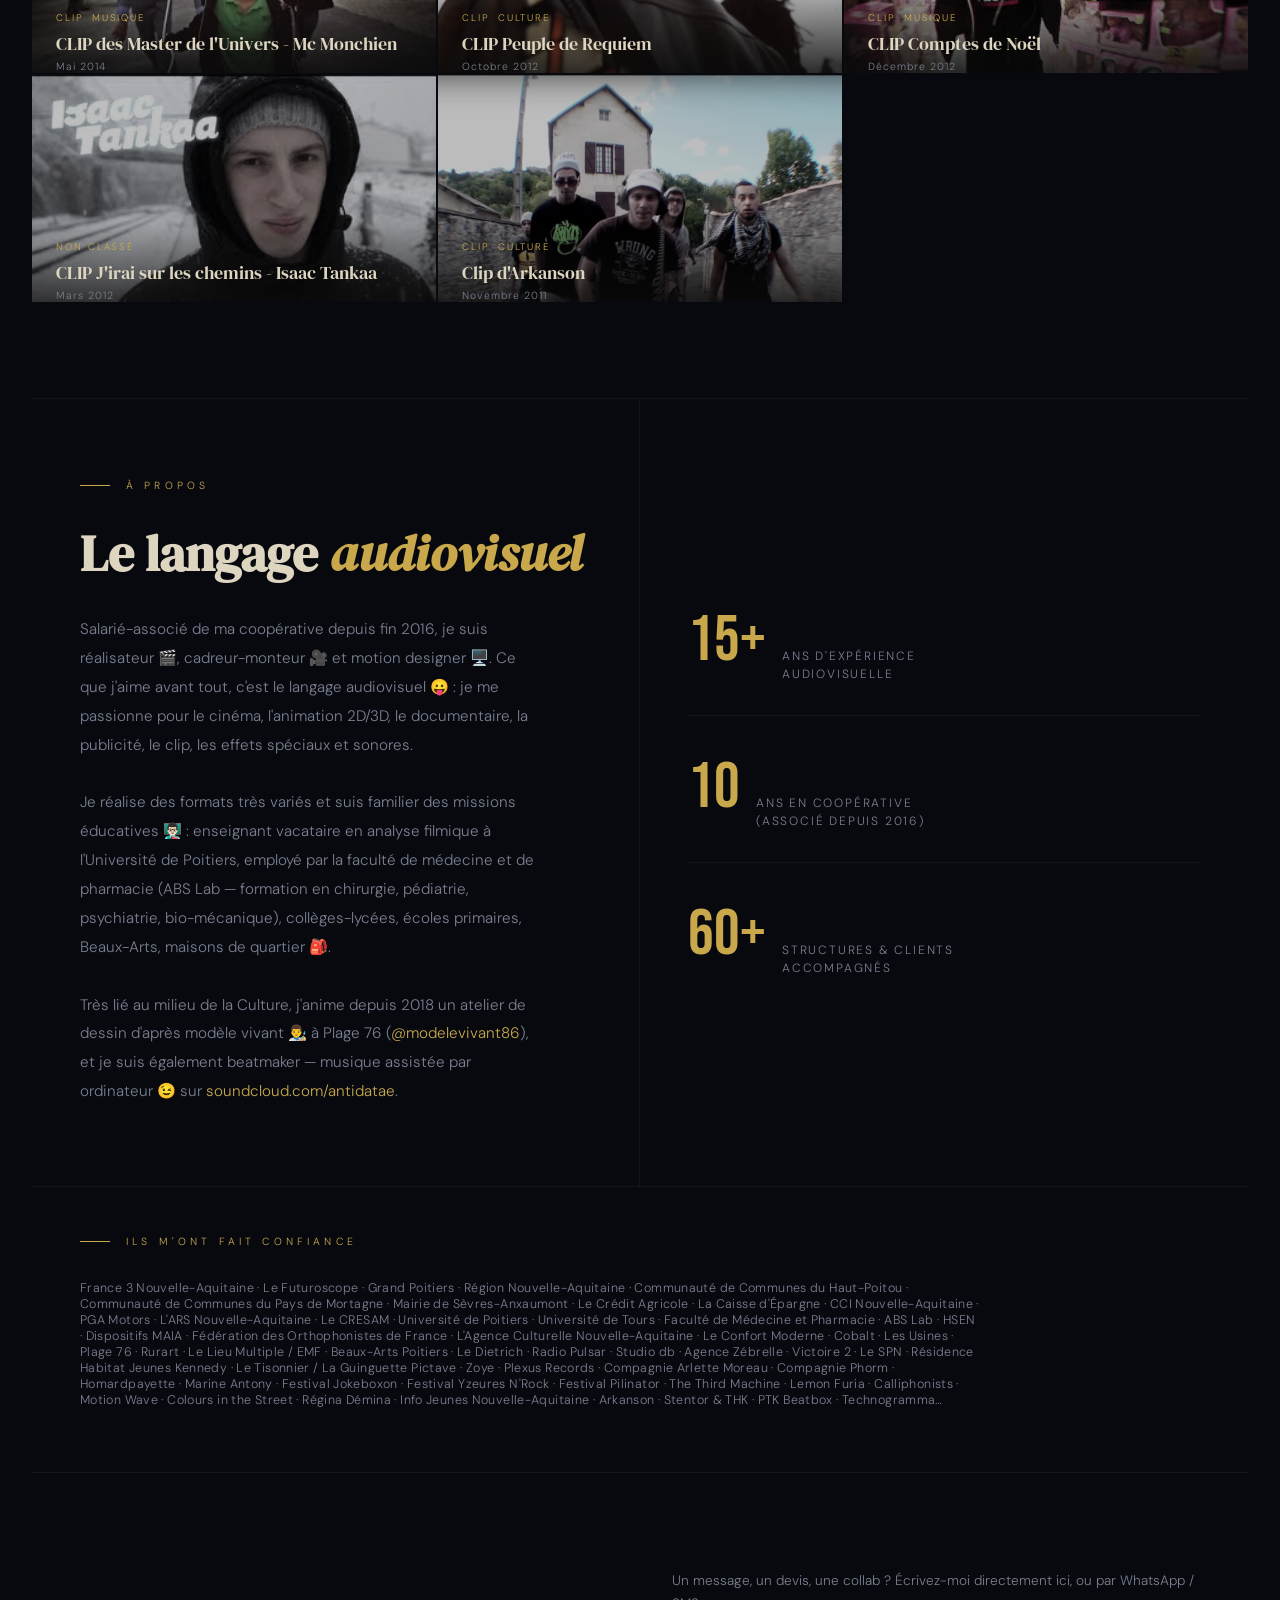
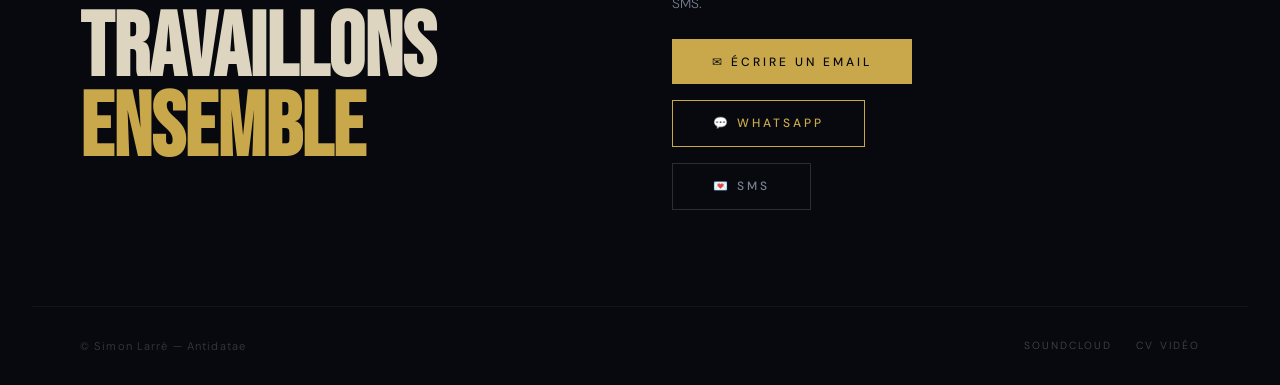
==== commit 76707ded: "num22 restaure" ====
--- a/index.html
+++ b/index.html
@@ -822,7 +822,7 @@
 
   <div class="grid" id="grid">
 
-    <div class="card" data-cats="ia" data-type="webapp" data-title="MamaGranne — jeu d'anagrammes" data-url="https://snack.expo.dev/@similarr/mamagrane" data-desc="J'adore les anagrammes : j'en ai fait une App ! Essayez !" data-date="Mai 2026" data-app="mamagrane/?v=9" data-preview-type="letters">
+    <div class="card" data-cats="ia" data-type="webapp" data-title="MamaGranne — jeu d'anagrammes" data-url="https://snack.expo.dev/@similarr/mamagrane" data-desc="J'adore les anagrammes : j'en ai fait une App ! Essayez !" data-date="Mai 2026" data-app="mamagrane/?v=10" data-preview-type="letters">
       <div class="card-thumb"><img class="card-img" src="MINIATURE/mamagrane.webp" alt="MamaGranne" loading="lazy" onerror="this.onerror=null;this.style.opacity=0"></div>
       <div class="play-icon">▶</div>
       <div class="card-bottom">
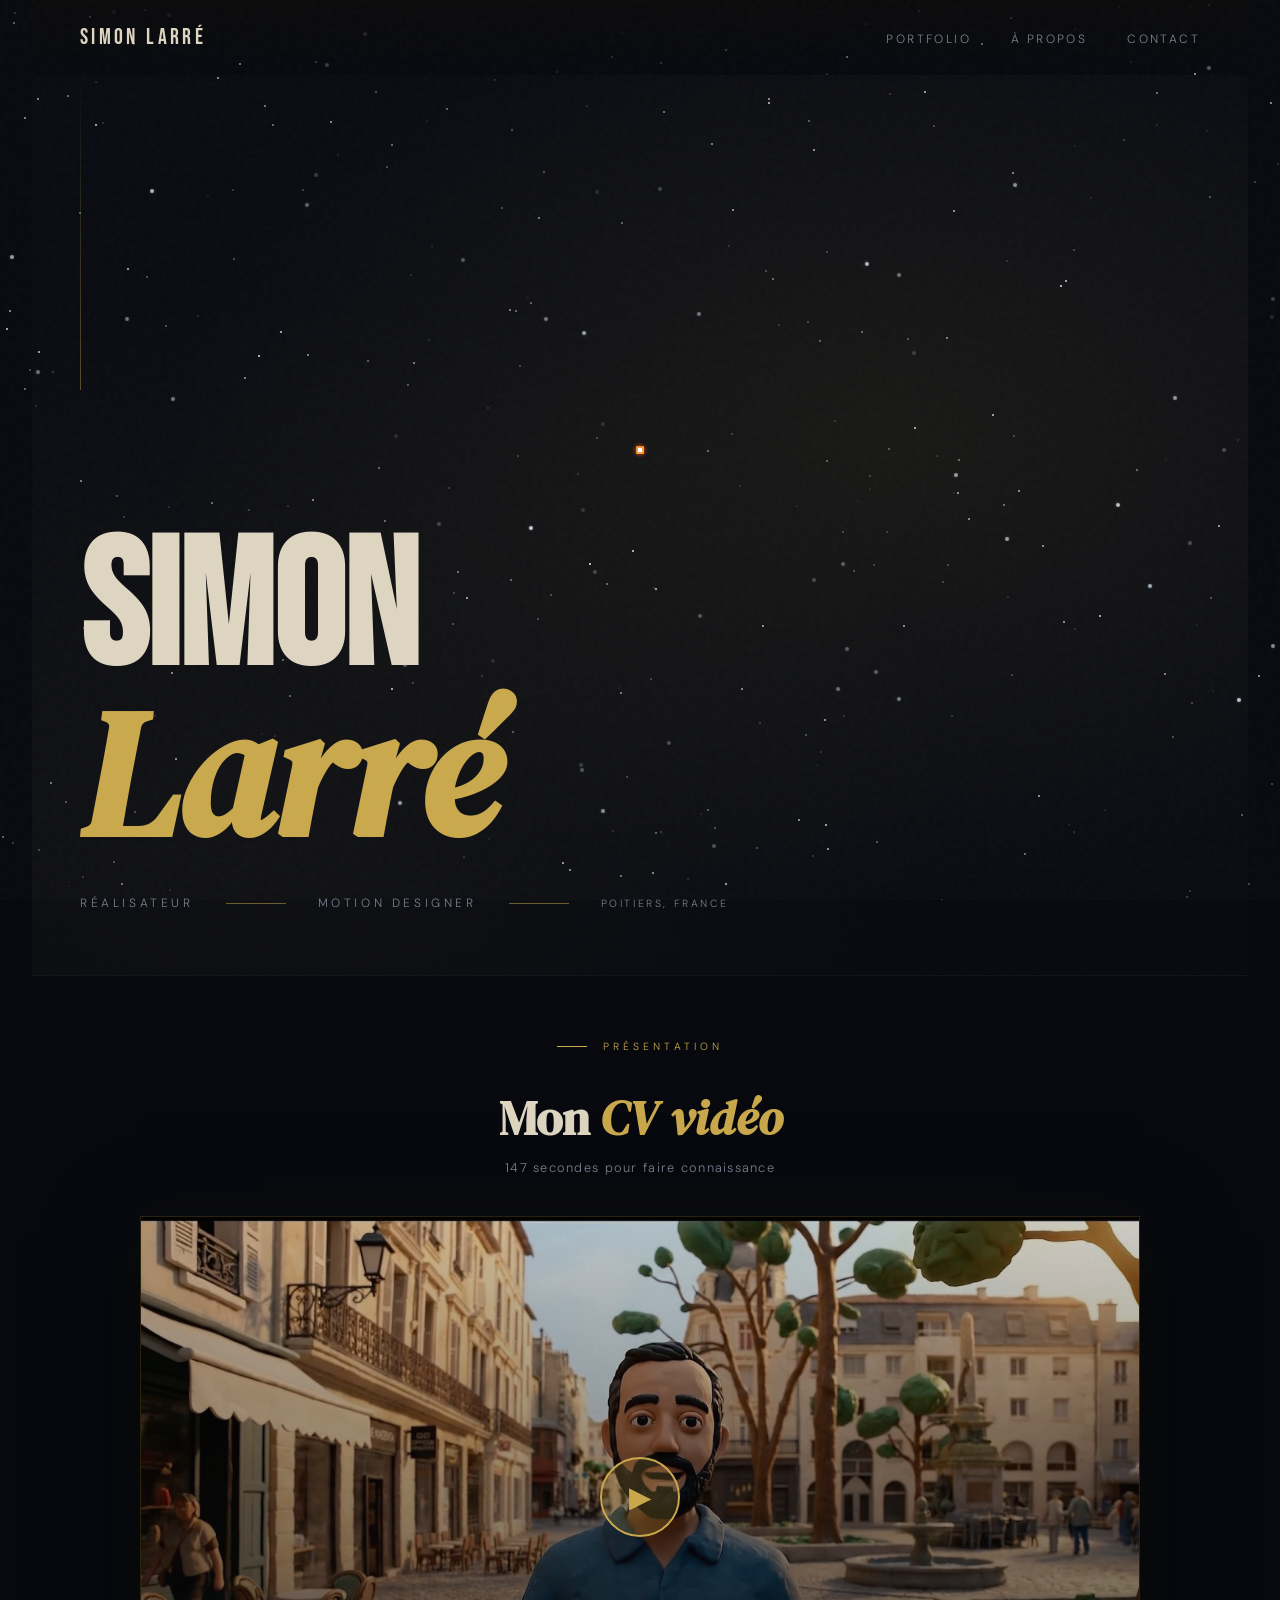
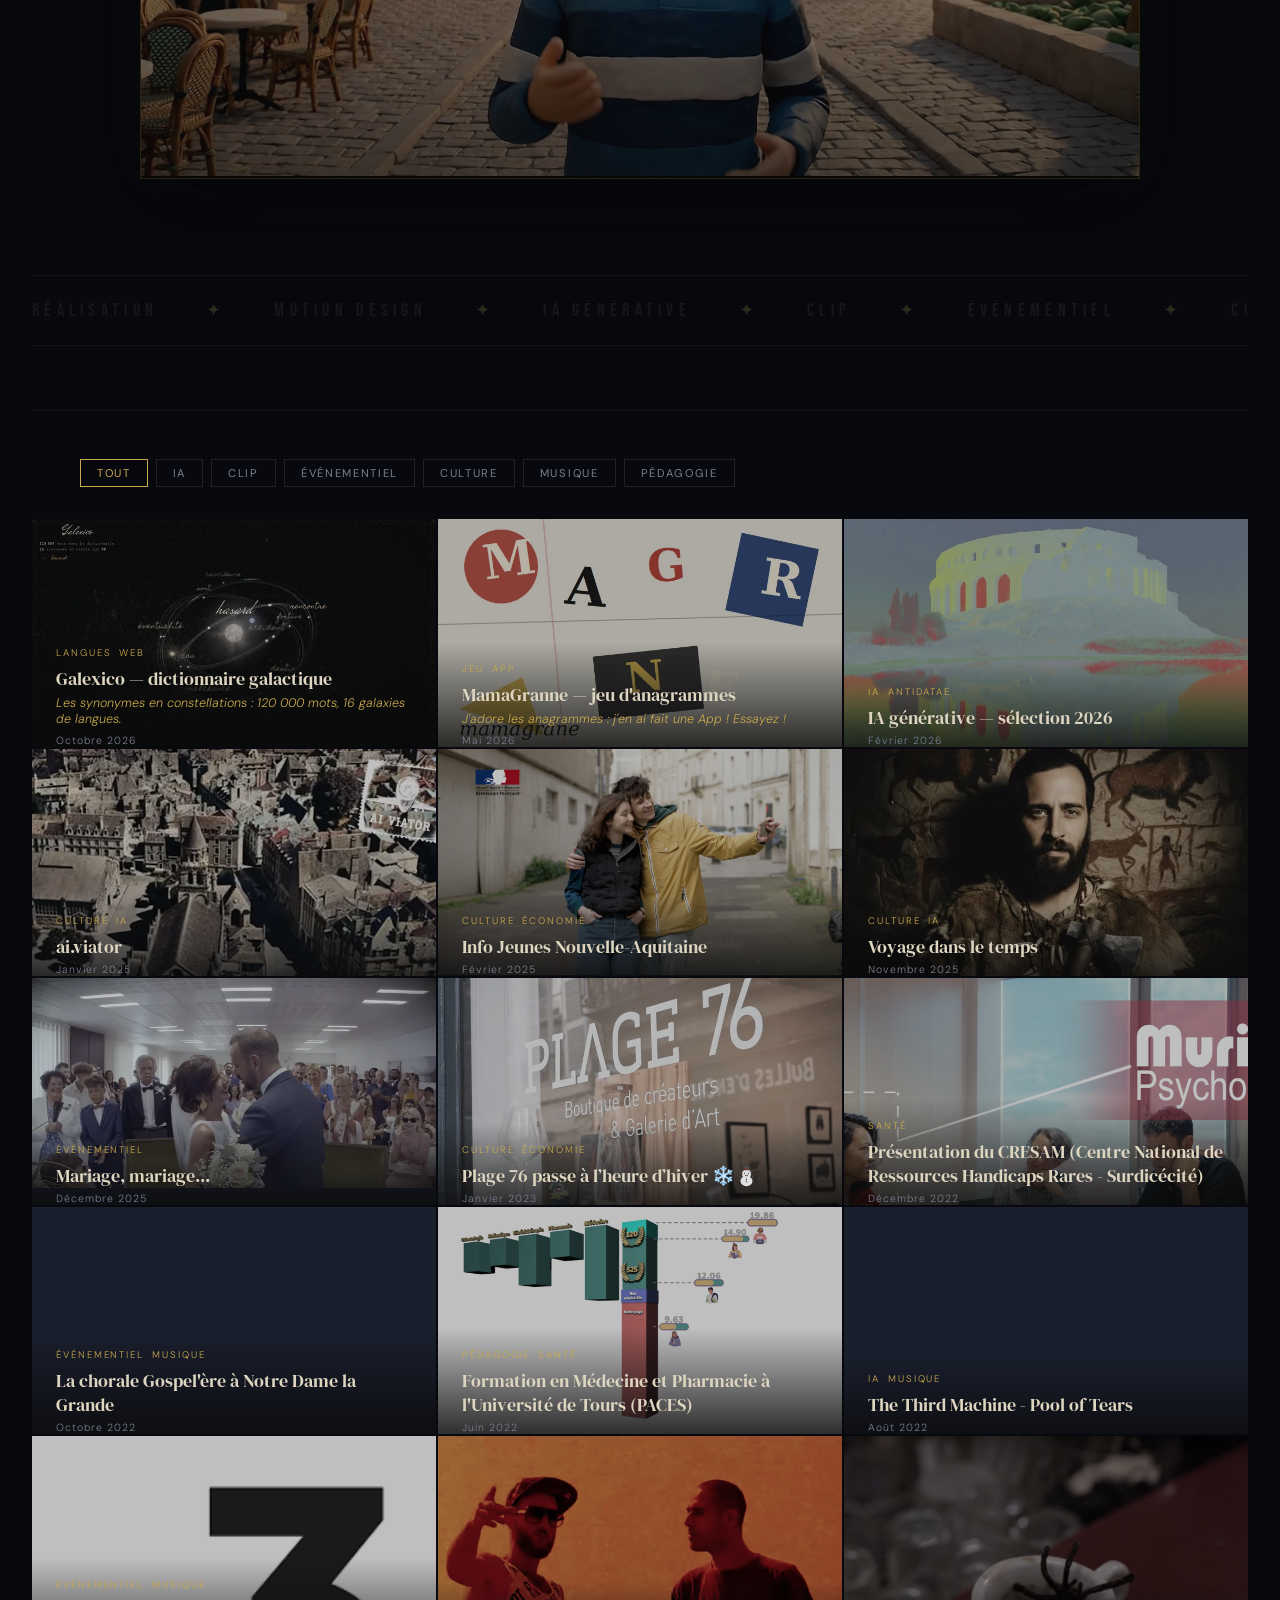
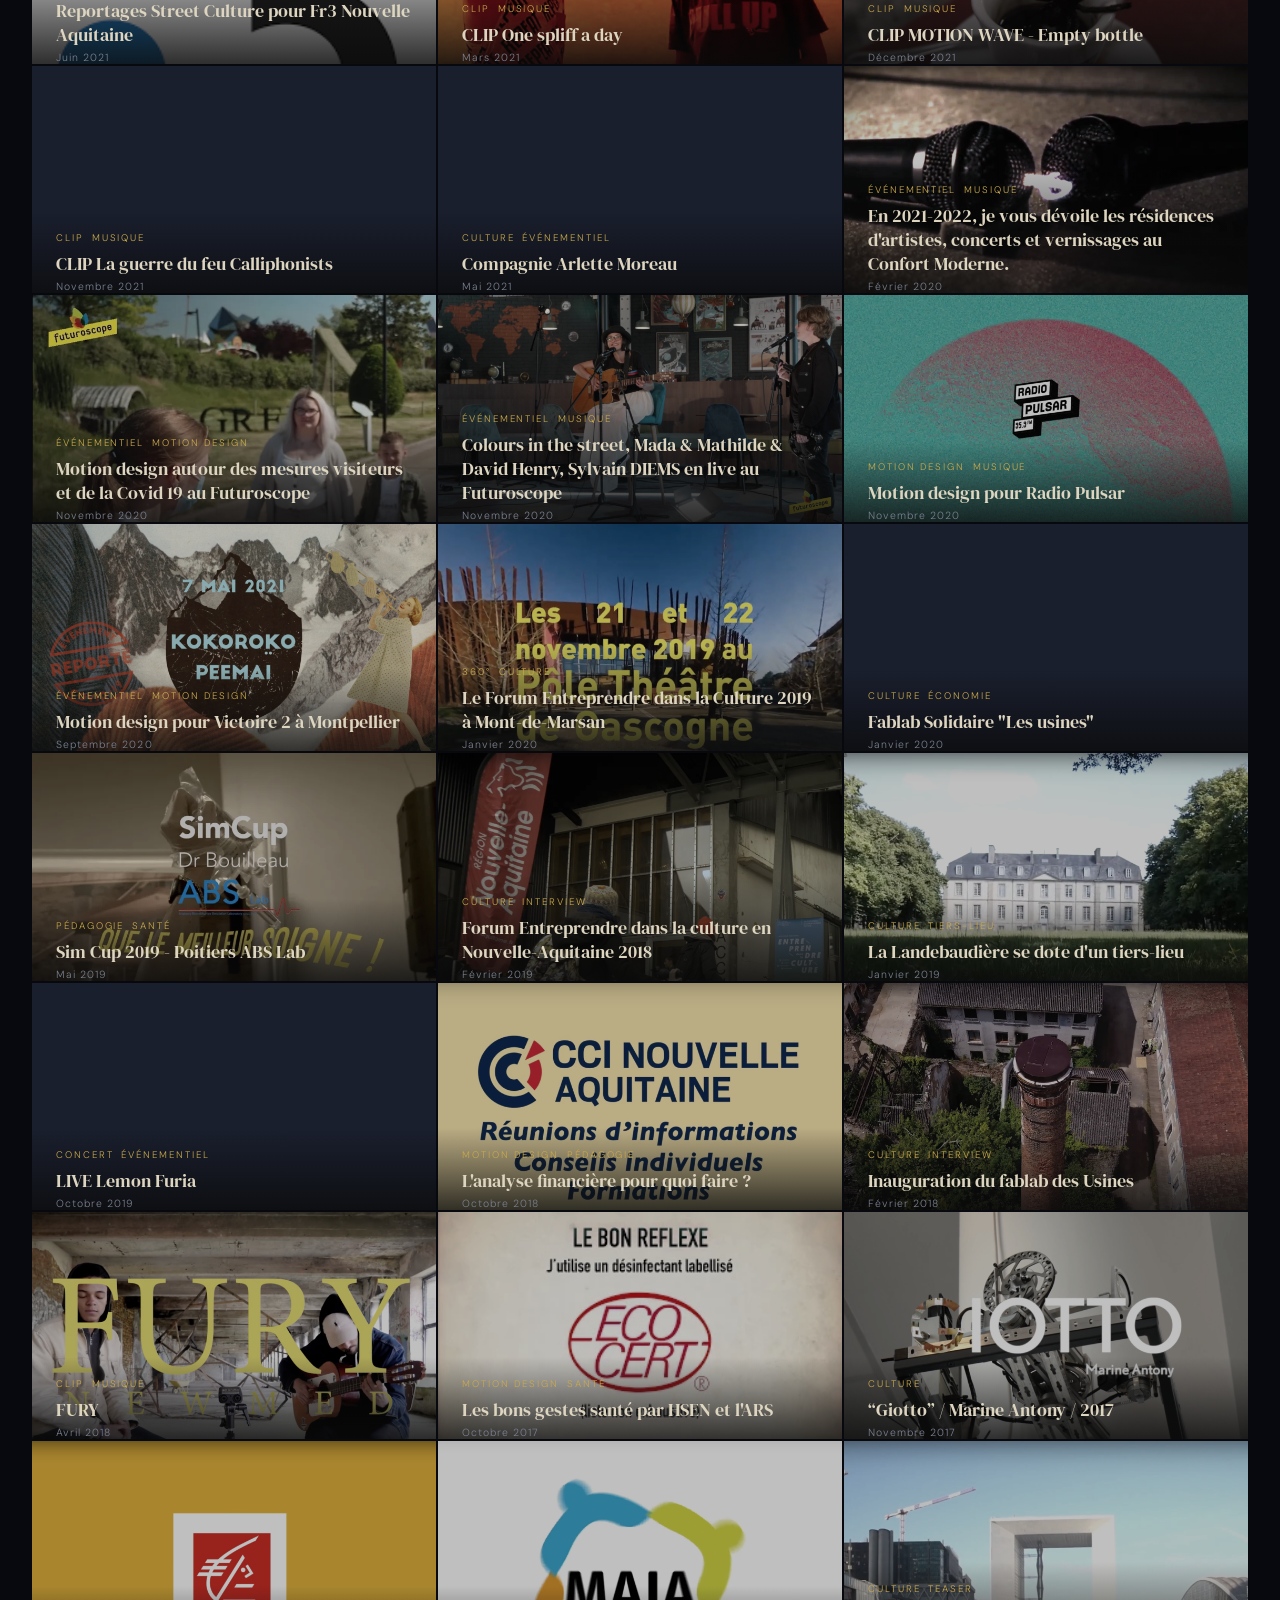
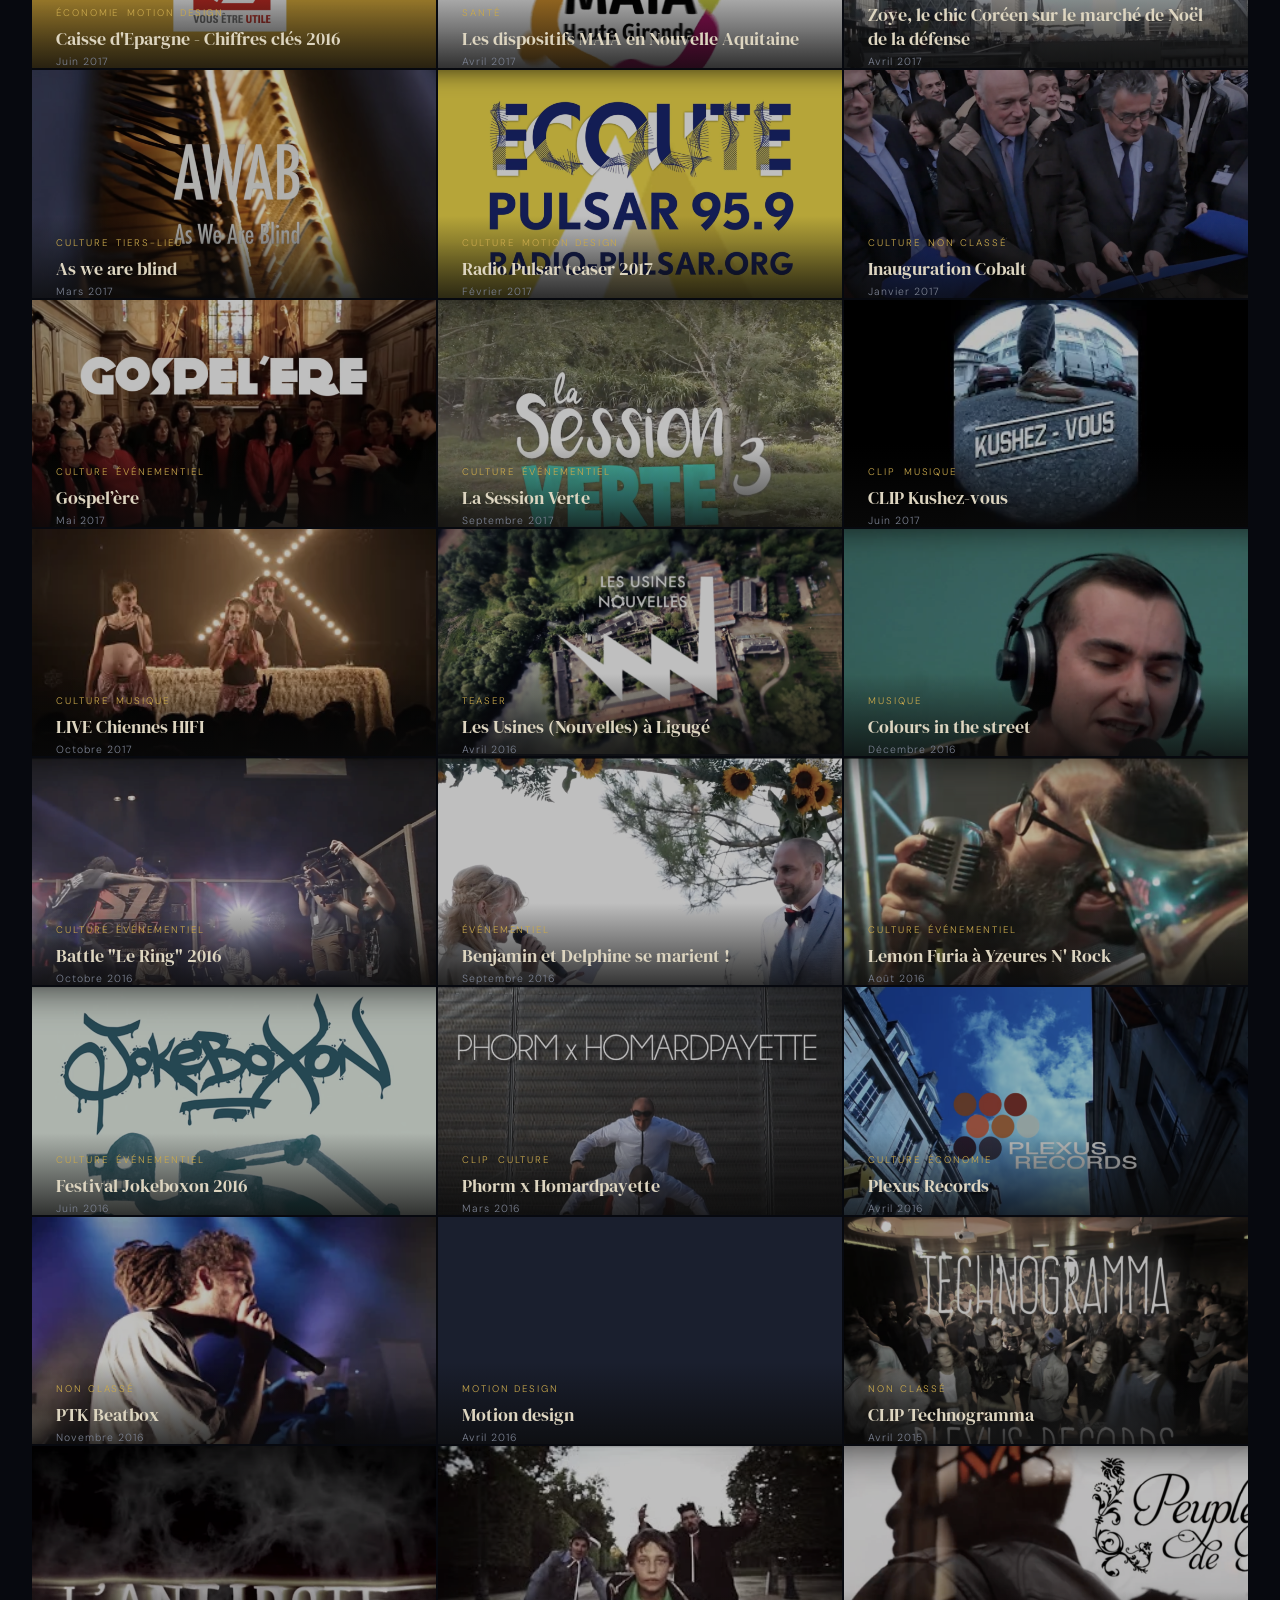
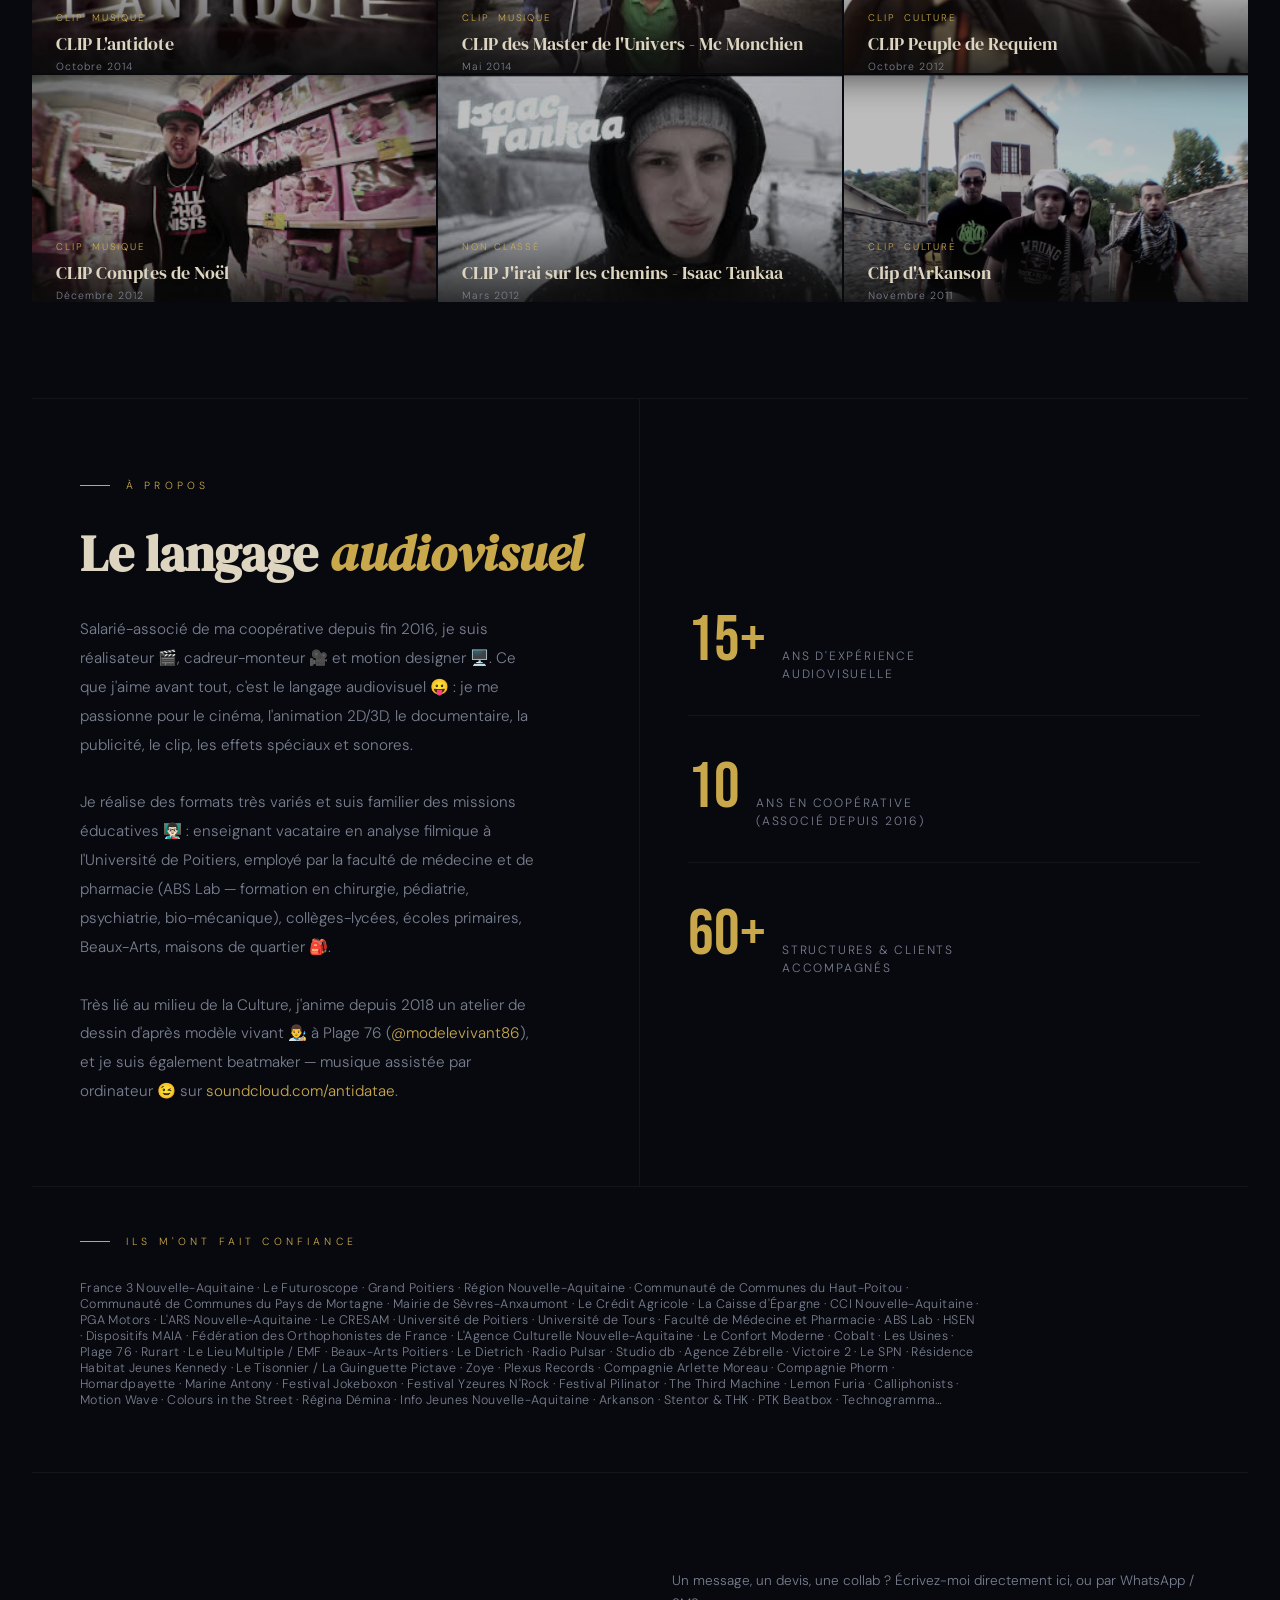
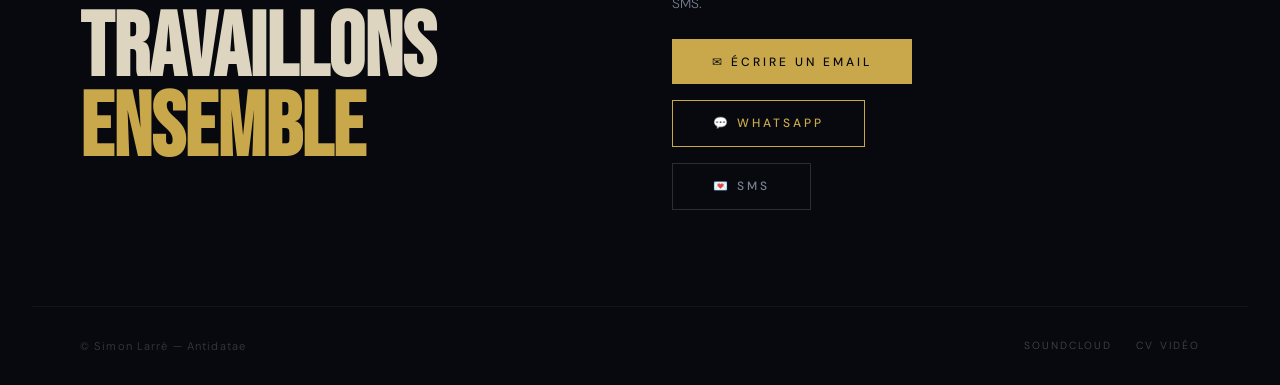
==== commit 950a27ae: "Accueil: carte Galexico" ====
--- a/index.html
+++ b/index.html
@@ -821,6 +821,17 @@
   </div>
 
   <div class="grid" id="grid">
+
+    <div class="card" data-cats="ia culture" data-type="link" data-title="Galexico — dictionnaire galactique des synonymes" data-url="" data-desc="Un dictionnaire de synonymes en constellations : chaque mot est une étoile, ses synonymes l'entourent. Français, langues cousines, ancien français." data-date="Octobre 2026" data-app="https://simonlarre.fr/galexico/">
+      <div class="card-thumb"><img class="card-img" src="MINIATURE/galexico.webp" alt="Galexico" loading="lazy" onerror="this.onerror=null;this.style.opacity=0"></div>
+      <div class="play-icon">▶</div>
+      <div class="card-bottom">
+        <div class="card-cats"><span class="cat-tag">Langues</span> <span class="cat-tag">Web</span></div>
+        <div class="card-title">Galexico — dictionnaire galactique</div>
+        <div class="card-tagline">Les synonymes en constellations : 120 000 mots, 16 galaxies de langues.</div>
+        <div class="card-date">Octobre 2026</div>
+      </div>
+    </div>
 
     <div class="card" data-cats="ia" data-type="webapp" data-title="MamaGranne — jeu d'anagrammes" data-url="https://snack.expo.dev/@similarr/mamagrane" data-desc="J'adore les anagrammes : j'en ai fait une App ! Essayez !" data-date="Mai 2026" data-app="mamagrane/?v=10" data-preview-type="letters">
       <div class="card-thumb"><img class="card-img" src="MINIATURE/mamagrane.webp" alt="MamaGranne" loading="lazy" onerror="this.onerror=null;this.style.opacity=0"></div>
@@ -1578,6 +1589,7 @@
   function openExpand(card) {
     if (currentExpand) return;
     const type = card.dataset.type || 'video';
+    if (type === 'link') { window.open(card.dataset.app, '_blank', 'noopener'); return; }
 
     let inner = '', isInsta = false, ratio = 16/9, maxW = 1100;
 
